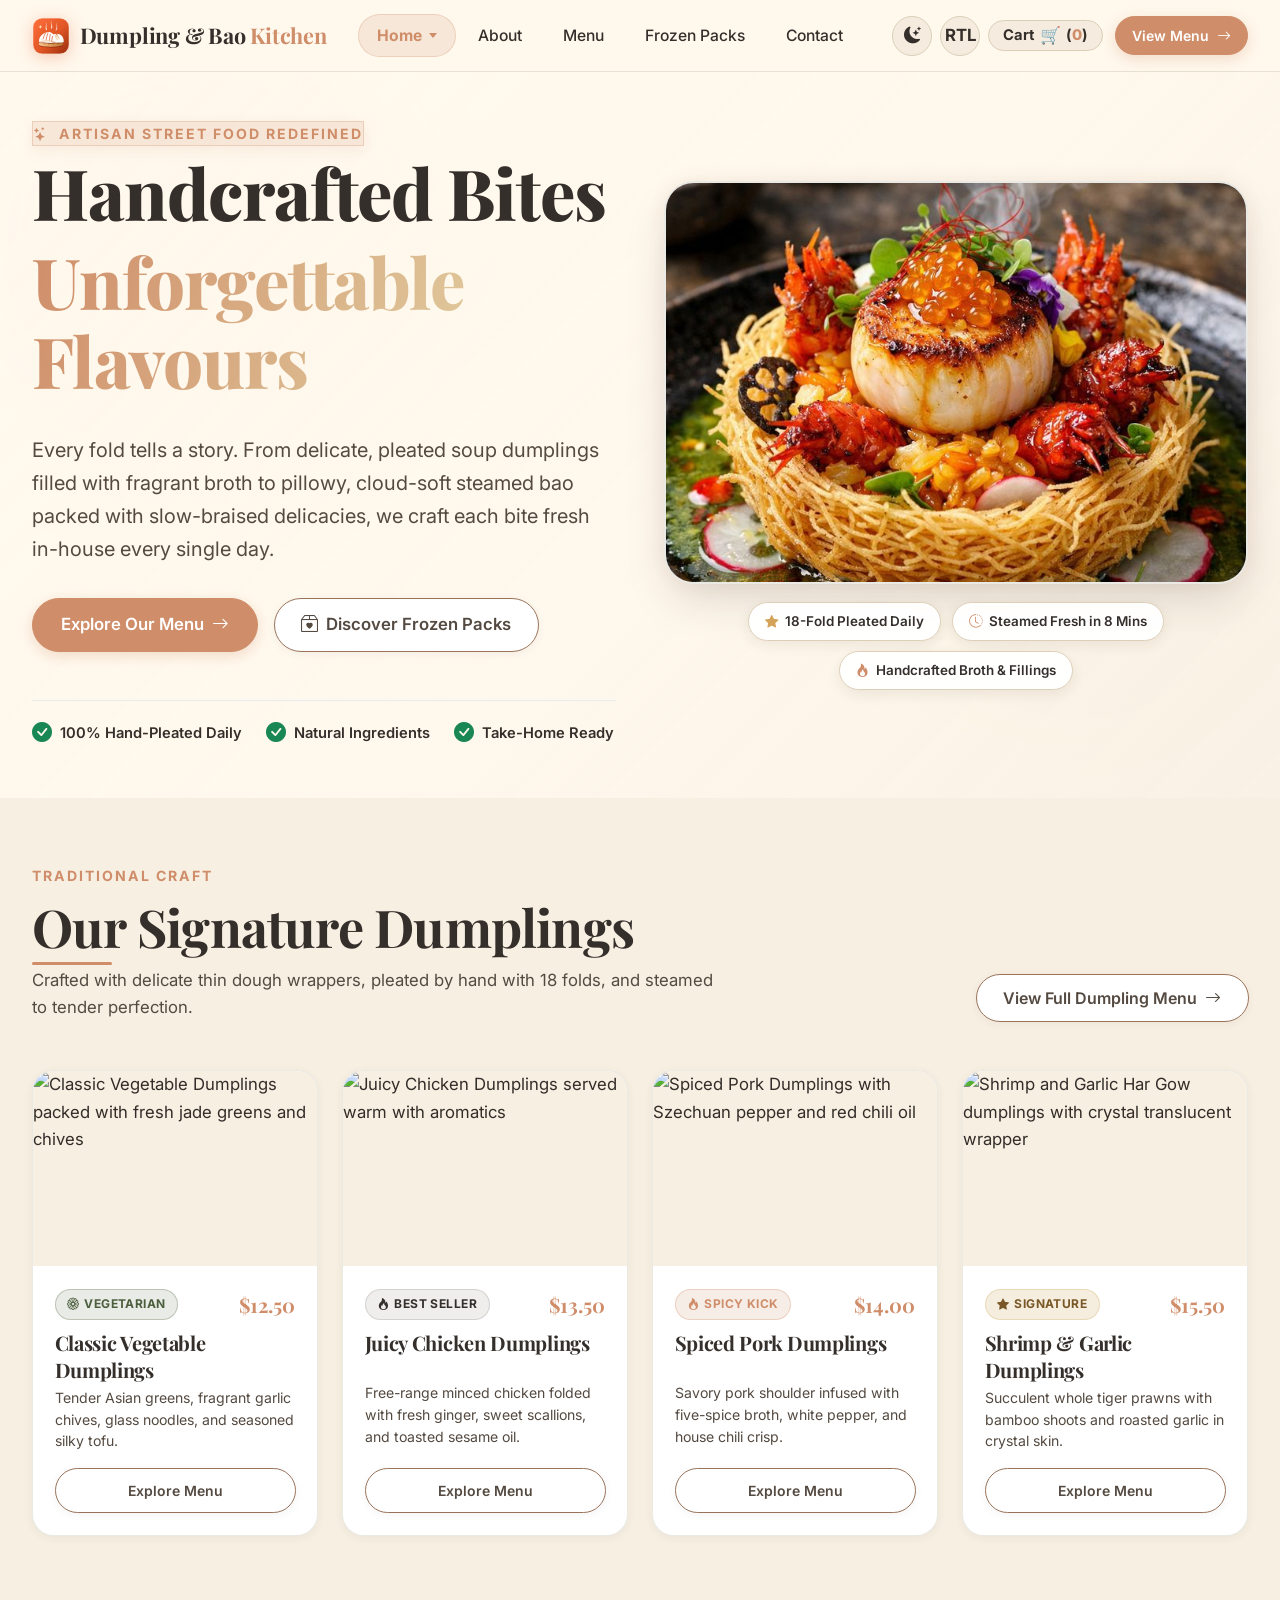
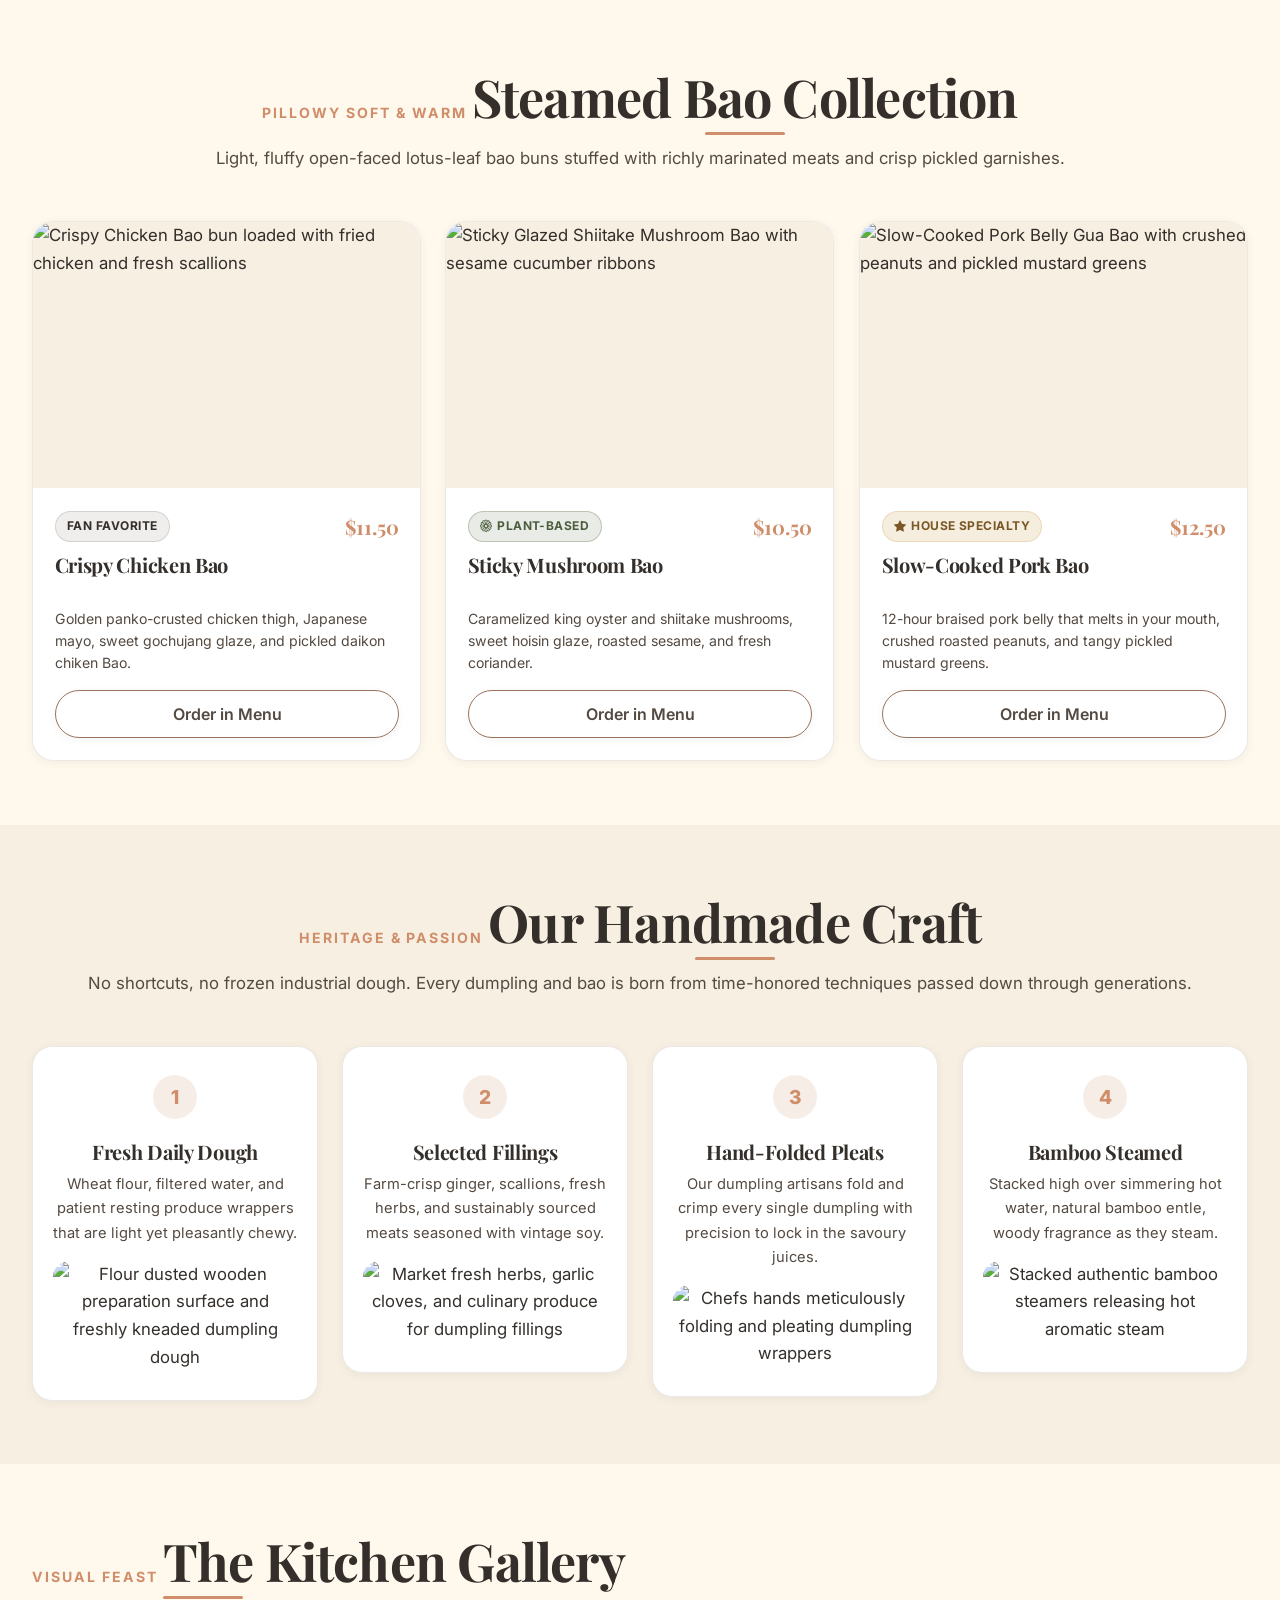
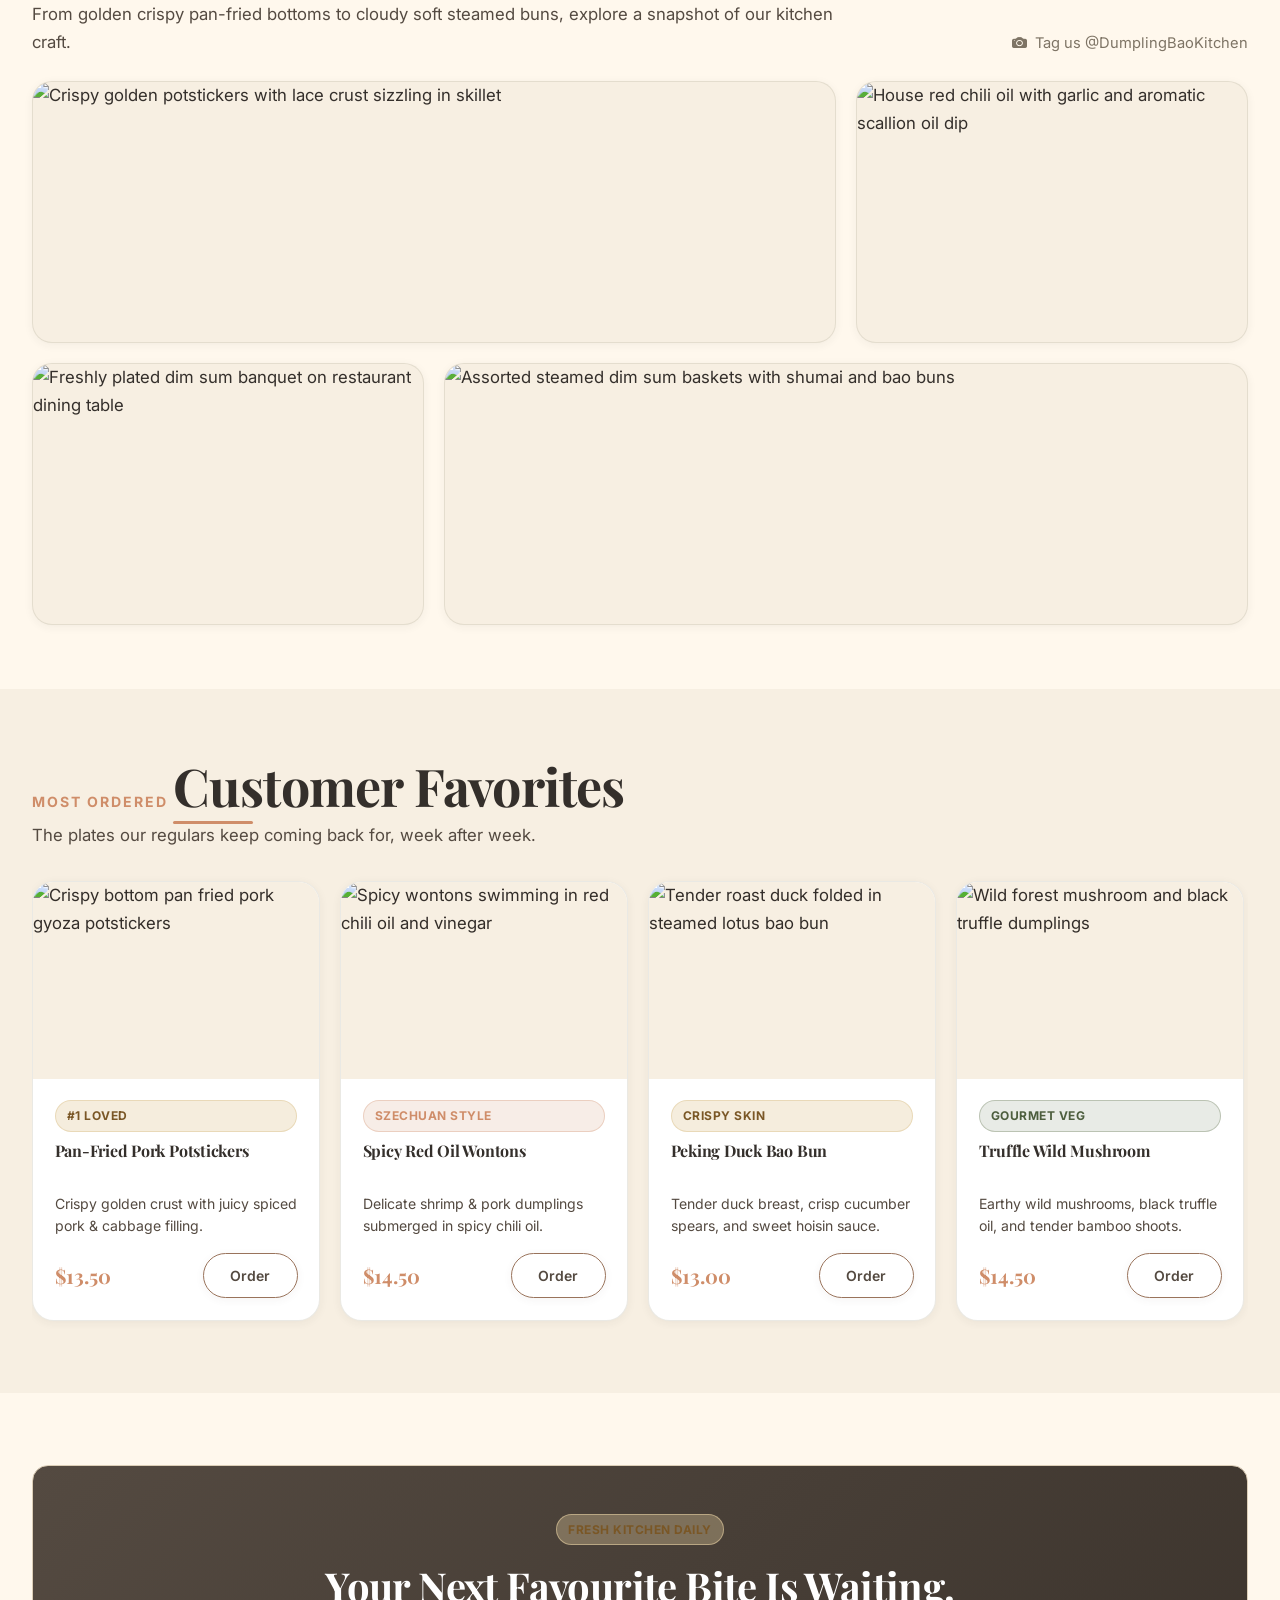
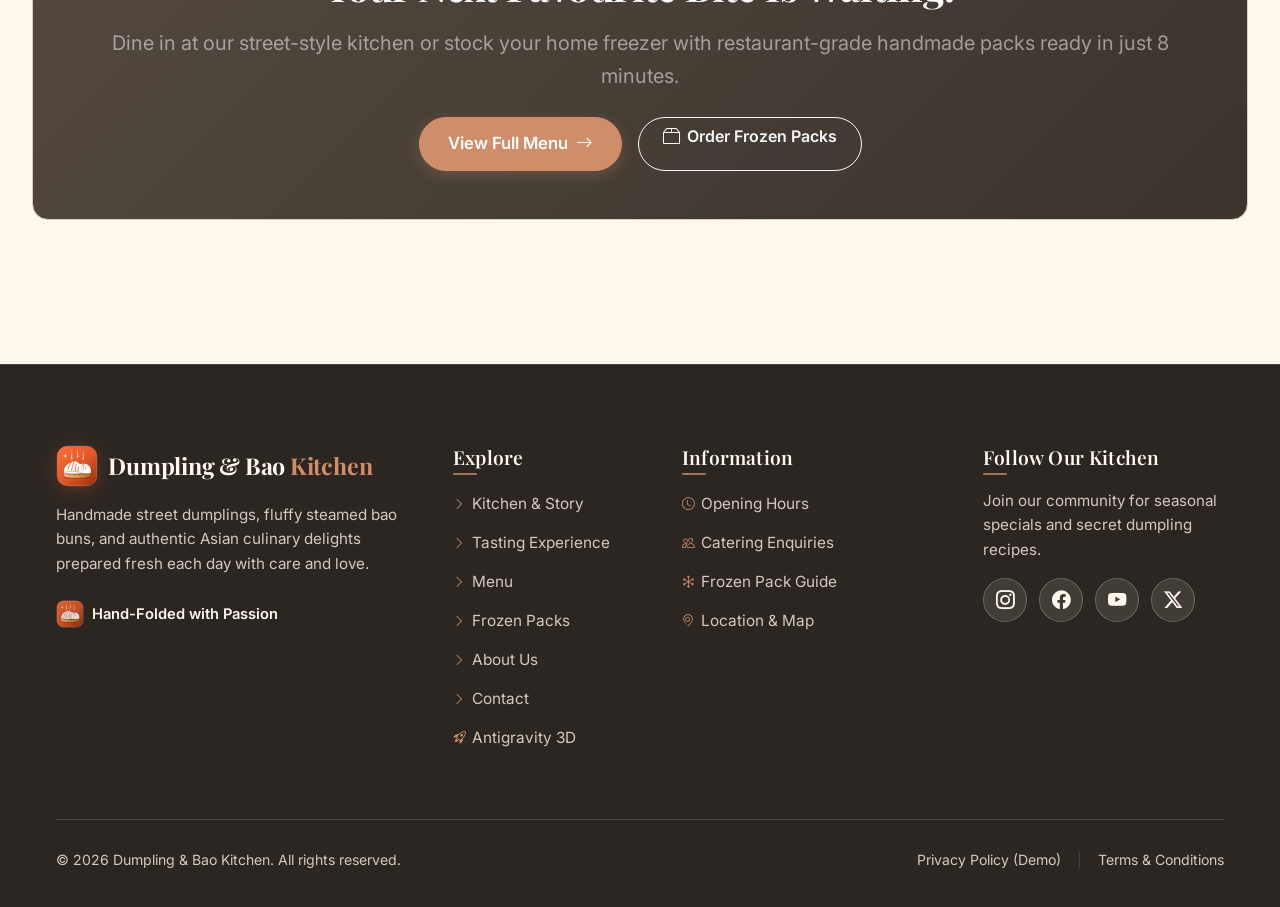
==== index.html @ df3a3346 "Initial commit - Dumpling and Bao Kitchen" ====
<!DOCTYPE html>
<html lang="en" dir="ltr" data-bs-theme="light">
<head>
  <meta charset="UTF-8">
  <meta name="viewport" content="width=device-width, initial-scale=1.0">
  <meta name="description" content="Dumpling & Bao Kitchen — Handcrafted dumplings, fluffy steamed bao buns, authentic Asian-inspired fillings, and frozen retail packs made fresh daily.">
  <meta name="keywords" content="dumplings, steamed bao, gyoza, dim sum, frozen dumplings, asian street food, handmade dumplings">
  <title>Dumpling & Bao Kitchen — Handcrafted Bites. Unforgettable Flavours.</title>

  <!-- Favicon -->
  <link rel="icon" type="image/svg+xml" href="assets/icons/logo.svg">
  <link rel="alternate icon" type="image/svg+xml" href="assets/icons/dumpling.svg">
  <link rel="apple-touch-icon" href="assets/icons/logo.svg">

  <!-- Bootstrap 5 CSS -->
  <link href="https://cdn.jsdelivr.net/npm/bootstrap@5.3.3/dist/css/bootstrap.min.css" rel="stylesheet">
  <!-- Bootstrap Icons -->
  <link href="https://cdn.jsdelivr.net/npm/bootstrap-icons@1.11.3/font/bootstrap-icons.min.css" rel="stylesheet">
  <!-- Tailwind CSS Configuration (Disables conflicting collapse utility) -->
  <script>
    tailwind = {
      corePlugins: {
        visibility: false,
      }
    };
  </script>
  <script src="https://cdn.tailwindcss.com"></script>

  <!-- Custom Theme, Main, Responsive & Premium Animation CSS -->
  <link rel="stylesheet" href="assets/css/themes.css">
  <link rel="stylesheet" href="assets/css/style.css">
  <link rel="stylesheet" href="assets/css/responsive.css">
  <link rel="stylesheet" href="assets/css/homepage-premium.css">

  <!-- Early Theme Script (Prevent FOUC) -->
  <script src="assets/js/theme.js"></script>
  <script src="assets/js/rtl.js"></script>
</head>
<body>

  <!-- =========================================================================
       SHARED STICKY NAVBAR
       ========================================================================= -->
  <header class="site-header sticky-top">
    <nav class="navbar navbar-expand-lg navbar-custom" id="mainNavbar" aria-label="Main navigation">
      <div class="container navbar-container">
        <!-- Brand Logo -->
        <a class="navbar-brand-custom" href="index.html" aria-label="Dumpling and Bao Kitchen Home">
          <span class="brand-logo-mark" aria-hidden="true">
            <img src="assets/icons/logo.svg" alt="Dumpling &amp; Bao Kitchen Logo" width="38" height="38" class="brand-logo-img">
          </span>
          <span class="brand-name">Dumpling &amp; Bao <span class="brand-name-kitchen">Kitchen</span></span>
        </a>

        <!-- Controls: Theme, RTL, Order CTA, and Mobile Hamburger -->
        <div class="navbar-actions d-flex align-items-center gap-2 order-lg-3">
          <!-- Theme Toggle -->
          <button class="btn-ctrl theme-toggle-btn" type="button" aria-label="Toggle dark/light theme" title="Toggle theme">
            <i class="bi bi-moon-stars-fill"></i>
          </button>

          <!-- RTL / LTR Direction Toggle -->
          <button class="btn-ctrl rtl-toggle-btn" type="button" aria-label="Toggle text direction" title="Toggle RTL / LTR">
            <span class="direction-label fw-bold text-xs">RTL</span>
          </button>

          <!-- Navbar Shopping Cart Icon & Live Count (Desktop Only) -->
          <button type="button" class="btn-nav-cart d-none d-lg-inline-flex" aria-label="Shopping Cart, 0 items" id="navbarCartBtn" data-bs-toggle="offcanvas" data-bs-target="#cartOffcanvas" title="Open Shopping Cart">
            <span class="cart-text">Cart</span>
            <span class="cart-icon" aria-hidden="true">🛒</span>
            <span class="cart-count-wrap">(<span class="cart-count" id="navCartCount">0</span>)</span>
          </button>

          <!-- Quick Action CTA Button (Desktop Only) -->
          <a href="menu.html" class="btn btn-chili btn-sm d-none d-lg-inline-flex px-3 py-2 ms-1">
            <span>View Menu</span>
            <i class="bi bi-arrow-right"></i>
          </a>

          <!-- Mobile Hamburger Toggler -->
          <button class="navbar-toggler" type="button" data-bs-toggle="collapse" data-bs-target="#mainNavbarContent" aria-controls="mainNavbarContent" aria-expanded="false" aria-label="Toggle navigation">
            <i class="bi bi-list fs-3"></i>
          </button>
        </div>

        <!-- Navbar Links & Collapsible Content -->
        <div class="collapse navbar-collapse order-lg-2" id="mainNavbarContent">
          <ul class="navbar-nav mx-auto mb-2 mb-lg-0 align-items-lg-center">
            <!-- 1. Home Dropdown -->
            <li class="nav-item dropdown">
              <a class="nav-link dropdown-toggle active" href="#" id="homeDropdown" role="button" data-bs-toggle="dropdown" aria-expanded="false">Home</a>
              <ul class="dropdown-menu dropdown-menu-custom shadow-lg" aria-labelledby="homeDropdown">
                <li>
                  <a class="dropdown-item active" href="index.html">
                    <div class="d-flex align-items-center gap-2">
                      <i class="bi bi-shop text-chili fs-5"></i>
                      <div>
                        <div class="fw-semibold">Kitchen &amp; Our Story</div>
                        <div class="small text-muted-custom">Artisan craft &amp; heritage</div>
                      </div>
                    </div>
                  </a>
                </li>
                <li><hr class="dropdown-divider my-1"></li>
                <li>
                  <a class="dropdown-item" href="dumpling-experience.html">
                    <div class="d-flex align-items-center gap-2">
                      <i class="bi bi-stars text-chili fs-5"></i>
                      <div>
                        <div class="fw-semibold">Dumpling Experience</div>
                        <div class="small text-muted-custom">Tasting flights &amp; workshops</div>
                      </div>
                    </div>
                  </a>
                </li>
              </ul>
            </li>

            <!-- 2. About -->
            <li class="nav-item">
              <a class="nav-link" href="about.html">About</a>
            </li>

            <!-- 3. Menu -->
            <li class="nav-item">
              <a class="nav-link" href="menu.html">Menu</a>
            </li>

            <!-- 4. Frozen Packs -->
            <li class="nav-item">
              <a class="nav-link" href="frozen-packs.html">Frozen Packs</a>
            </li>

            <!-- 5. Contact -->
            <li class="nav-item">
              <a class="nav-link" href="contact.html">Contact</a>
            </li>
          </ul>
          <!-- Mobile Drawer CTA Buttons (Down side of menu) -->
          <div class="d-lg-none mobile-drawer-cta-section">
            <button type="button" class="btn btn-nav-cart-mobile w-100 py-2.5 d-flex align-items-center justify-content-center gap-2 rounded-pill fw-semibold" data-bs-toggle="offcanvas" data-bs-target="#cartOffcanvas" aria-label="Open Shopping Cart">
              <span class="fs-5" aria-hidden="true">🛒</span>
              <span>View Shopping Cart</span>
              <span class="badge cart-count">0</span>
            </button>
            <a href="cart.html" class="btn btn-outline-chili w-100 py-2 d-flex align-items-center justify-content-center gap-2 rounded-pill fw-semibold small">
              <i class="bi bi-bag-check"></i>
              <span>Go to Full Cart &amp; Checkout</span>
            </a>
            <a href="menu.html" class="btn btn-chili w-100 py-2 d-flex align-items-center justify-content-center gap-2 rounded-pill fw-semibold small">
              <span>Explore Menu</span>
              <i class="bi bi-arrow-right"></i>
            </a>
          </div>
        </div>
      </div>
    </nav>
  </header>

  <main>
    <!-- =======================================================================
         SECTION A: HERO
         ======================================================================= -->
    <section class="hero-section hero-home py-5" aria-labelledby="hero-heading">
      <!-- Atmospheric Ambient Glow Nebulas -->
      <div class="hero-atmosphere-glow" aria-hidden="true">
        <div class="hero-glow-orb hero-glow-chili"></div>
        <div class="hero-glow-orb hero-glow-gold"></div>
      </div>

      <div class="container position-relative z-1">
        <div class="row align-items-center g-5">
          <!-- Text Column -->
          <div class="col-lg-6 animate-on-scroll">
            <span class="section-subtitle">
              <i class="bi bi-stars me-1 text-gold"></i> Artisan Street Food Redefined
            </span>
            <h1 id="hero-heading" class="hero-title mb-4">
              <span class="hero-split-line"><span class="hero-split-inner">Handcrafted Bites</span></span><br class="d-none d-sm-inline">
              <span class="hero-split-line"><span class="hero-split-inner text-gradient-shimmer">Unforgettable Flavours</span></span>
            </h1>
            <p class="fs-5 text-secondary-custom mb-4 leading-relaxed">
              Every fold tells a story. From delicate, pleated soup dumplings filled with fragrant broth to pillowy, cloud-soft steamed bao packed with slow-braised delicacies, we craft each bite fresh in-house every single day.
            </p>
            <div class="d-flex flex-wrap gap-3 pt-2">
              <a href="menu.html" class="btn-chili btn-magnetic btn-shimmer">
                <span>Explore Our Menu</span>
                <i class="bi bi-arrow-right"></i>
              </a>
              <a href="frozen-packs.html" class="btn-outline-chili btn-magnetic btn-shimmer">
                <i class="bi bi-box2-heart"></i>
                <span>Discover Frozen Packs</span>
              </a>
            </div>

            <!-- Trust / Feature Indicators -->
            <div class="d-flex flex-wrap gap-4 mt-5 pt-3 border-top border-light-subtle">
              <div class="d-flex align-items-center gap-2">
                <i class="bi bi-check-circle-fill text-success fs-5"></i>
                <span class="small fw-semibold">100% Hand-Pleated Daily</span>
              </div>
              <div class="d-flex align-items-center gap-2">
                <i class="bi bi-check-circle-fill text-success fs-5"></i>
                <span class="small fw-semibold">Natural Ingredients</span>
              </div>
              <div class="d-flex align-items-center gap-2">
                <i class="bi bi-check-circle-fill text-success fs-5"></i>
                <span class="small fw-semibold">Take-Home Ready</span>
              </div>
            </div>
          </div>

          <!-- Hero Image Column with 3D Perspective & Clean Responsive Visuals -->
          <div class="col-lg-6 animate-on-scroll delay-200">
            <div class="hero-visual-3d" id="heroVisual3D">
              <div class="hero-visual-inner">
                <!-- Hero Image Container with Steam Effect -->
                <div class="hero-image-wrapper">
                  <!-- Decorative Lightweight Steam Effect -->
                  <div class="steam-container" aria-hidden="true">
                    <div class="steam-particle"></div>
                    <div class="steam-particle"></div>
                    <div class="steam-particle"></div>
                    <div class="steam-particle"></div>
                  </div>

                  <!-- Vibrant, High-Resolution Appetizing Food Photo -->
                  <img 
                    src="assets/images/Handcrafted Bites.jpg" 
                    alt="Freshly steamed dumplings in an authentic bamboo steamer with chili dipping sauce"
                    width="600" 
                    height="412"
                    fetchpriority="high"
                    onerror="this.onerror=null; this.src='https://images.unsplash.com/photo-1563245372-f21724e3856d?auto=format&fit=crop&w=1400&q=85';"
                  >
                </div>

                <!-- Clean, non-intrusive feature chips below image (Never overlapping text or photo) -->
                <div class="hero-image-highlights" aria-label="Kitchen Highlights">
                  <div class="hero-feature-chip">
                    <i class="bi bi-star-fill text-gold" style="color: var(--accent-gold);"></i>
                    <span>18-Fold Pleated Daily</span>
                  </div>
                  <div class="hero-feature-chip">
                    <i class="bi bi-clock-history text-chili" style="color: var(--accent-chili);"></i>
                    <span>Steamed Fresh in 8 Mins</span>
                  </div>
                  <div class="hero-feature-chip">
                    <i class="bi bi-fire text-chili" style="color: var(--accent-chili);"></i>
                    <span>Handcrafted Broth &amp; Fillings</span>
                  </div>
                </div>
              </div>
            </div>
          </div>
        </div>
      </div>
    </section>

    <!-- =======================================================================
         SECTION B: SIGNATURE DUMPLINGS
         ======================================================================= -->
    <section class="py-5" style="background-color: var(--bg-secondary);" aria-labelledby="dumplings-heading">
      <div class="container py-3">
        <div class="row justify-content-between align-items-end mb-5">
          <div class="col-lg-7 animate-on-scroll">
            <span class="section-subtitle">Traditional Craft</span>
            <h2 id="dumplings-heading" class="section-title mb-2">Our Signature Dumplings</h2>
            <p class="text-secondary-custom mb-0">Crafted with delicate thin dough wrappers, pleated by hand with 18 folds, and steamed to tender perfection.</p>
          </div>
          <div class="col-lg-4 text-lg-end mt-3 mt-lg-0 animate-on-scroll delay-100">
            <a href="menu.html" class="btn btn-outline-chili">
              <span>View Full Dumpling Menu</span>
              <i class="bi bi-arrow-right"></i>
            </a>
          </div>
        </div>

        <div class="row g-4">
          <!-- Item 1: Vegetable -->
          <div class="col-sm-6 col-lg-3 animate-on-scroll">
            <div class="food-card h-100">
              <div class="food-card-img-wrap">
                <img 
                  src="https://images.unsplash.com/photo-1541696432-82c6da8ce7bf?auto=format&fit=crop&w=800&q=80" 
                  alt="Classic Vegetable Dumplings packed with fresh jade greens and chives"
                  loading="lazy"
                  width="400"
                  height="275"
                  onerror="this.onerror=null; this.src='https://images.unsplash.com/photo-1541696432-82c6da8ce7bf?auto=format&fit=crop&w=800&q=80';"
                >
              </div>
              <div class="food-card-body d-flex flex-column">
                <div class="d-flex justify-content-between align-items-center mb-2">
                  <span class="food-badge badge-veg"><i class="bi bi-flower1"></i> Vegetarian</span>
                  <span class="food-price">$12.50</span>
                </div>
                <h3 class="fs-5 fw-bold mb-1">Classic Vegetable Dumplings</h3>
                <p class="small text-secondary-custom flex-grow-1 mb-3">Tender Asian greens, fragrant garlic chives, glass noodles, and seasoned silky tofu.</p>
                <a href="menu.html" class="btn btn-sm btn-outline-chili w-100 mt-auto">
                  <span>Explore Menu</span>
                </a>
              </div>
            </div>
          </div>

          <!-- Item 2: Chicken -->
          <div class="col-sm-6 col-lg-3 animate-on-scroll delay-100">
            <div class="food-card h-100">
              <div class="food-card-img-wrap">
                <img 
                  src="https://images.unsplash.com/photo-1563245372-f21724e3856d?auto=format&fit=crop&w=800&q=80" 
                  alt="Juicy Chicken Dumplings served warm with aromatics"
                  loading="lazy"
                  width="400"
                  height="275"
                  onerror="this.onerror=null; this.src='https://images.unsplash.com/photo-1563245372-f21724e3856d?auto=format&fit=crop&w=800&q=80';"
                >
              </div>
              <div class="food-card-body d-flex flex-column">
                <div class="d-flex justify-content-between align-items-center mb-2">
                  <span class="food-badge badge-popular"><i class="bi bi-fire"></i> Best Seller</span>
                  <span class="food-price">$13.50</span>
                </div>
                <h3 class="fs-5 fw-bold mb-1">Juicy Chicken Dumplings</h3>
                <p class="small text-secondary-custom flex-grow-1 mb-3">Free-range minced chicken folded with fresh ginger, sweet scallions, and toasted sesame oil.</p>
                <a href="menu.html" class="btn btn-sm btn-outline-chili w-100 mt-auto">
                  <span>Explore Menu</span>
                </a>
              </div>
            </div>
          </div>

          <!-- Item 3: Pork -->
          <div class="col-sm-6 col-lg-3 animate-on-scroll delay-200">
            <div class="food-card h-100">
              <div class="food-card-img-wrap">
                <img 
                  src="https://images.unsplash.com/photo-1534422298391-e4f8c172dddb?auto=format&fit=crop&w=800&q=80" 
                  alt="Spiced Pork Dumplings with Szechuan pepper and red chili oil"
                  loading="lazy"
                  width="400"
                  height="275"
                  onerror="this.onerror=null; this.src='https://images.unsplash.com/photo-1534422298391-e4f8c172dddb?auto=format&fit=crop&w=800&q=80';"
                >
              </div>
              <div class="food-card-body d-flex flex-column">
                <div class="d-flex justify-content-between align-items-center mb-2">
                  <span class="food-badge badge-spicy"><i class="bi bi-fire"></i> Spicy Kick</span>
                  <span class="food-price">$14.00</span>
                </div>
                <h3 class="fs-5 fw-bold mb-1">Spiced Pork Dumplings</h3>
                <p class="small text-secondary-custom flex-grow-1 mb-3">Savory pork shoulder infused with five-spice broth, white pepper, and house chili crisp.</p>
                <a href="menu.html" class="btn btn-sm btn-outline-chili w-100 mt-auto">
                  <span>Explore Menu</span>
                </a>
              </div>
            </div>
          </div>

          <!-- Item 4: Shrimp & Garlic -->
          <div class="col-sm-6 col-lg-3 animate-on-scroll delay-300">
            <div class="food-card h-100">
              <div class="food-card-img-wrap">
                <img 
                  src="https://images.unsplash.com/photo-1576577445504-6af96477db52?auto=format&fit=crop&w=800&q=80" 
                  alt="Shrimp and Garlic Har Gow dumplings with crystal translucent wrapper"
                  loading="lazy"
                  width="400"
                  height="275"
                  onerror="this.onerror=null; this.src='https://images.unsplash.com/photo-1576577445504-6af96477db52?auto=format&fit=crop&w=800&q=80';"
                >
              </div>
              <div class="food-card-body d-flex flex-column">
                <div class="d-flex justify-content-between align-items-center mb-2">
                  <span class="food-badge badge-signature"><i class="bi bi-star-fill"></i> Signature</span>
                  <span class="food-price">$15.50</span>
                </div>
                <h3 class="fs-5 fw-bold mb-1">Shrimp &amp; Garlic Dumplings</h3>
                <p class="small text-secondary-custom flex-grow-1 mb-3">Succulent whole tiger prawns with bamboo shoots and roasted garlic in crystal skin.</p>
                <a href="menu.html" class="btn btn-sm btn-outline-chili w-100 mt-auto">
                  <span>Explore Menu</span>
                </a>
              </div>
            </div>
          </div>
        </div>
      </div>
    </section>

    <!-- =======================================================================
         SECTION C: STEAMED BAO COLLECTION
         ======================================================================= -->
    <section class="py-5" aria-labelledby="bao-heading">
      <div class="container py-3">
        <div class="text-center max-w-2xl mx-auto mb-5 animate-on-scroll">
          <span class="section-subtitle">Pillowy Soft &amp; Warm</span>
          <h2 id="bao-heading" class="section-title mb-3">Steamed Bao Collection</h2>
          <p class="text-secondary-custom">Light, fluffy open-faced lotus-leaf bao buns stuffed with richly marinated meats and crisp pickled garnishes.</p>
        </div>

        <div class="row g-4 justify-content-center">
          <!-- Bao 1: Crispy Chicken -->
          <div class="col-md-6 col-lg-4 animate-on-scroll">
            <div class="food-card h-100">
              <div class="food-card-img-wrap">
                <img 
                  src="https://images.unsplash.com/photo-1625813506062-0aeb1d7a094b?auto=format&fit=crop&w=800&q=80" 
                  alt="Crispy Chicken Bao bun loaded with fried chicken and fresh scallions"
                  loading="lazy"
                  width="400"
                  height="275"
                  onerror="this.onerror=null; this.src='https://images.unsplash.com/photo-1541696432-82c6da8ce7bf?auto=format&fit=crop&w=800&q=80';"
                >
              </div>
              <div class="food-card-body d-flex flex-column">
                <div class="d-flex justify-content-between align-items-center mb-2">
                  <span class="food-badge badge-popular">Fan Favorite</span>
                  <span class="food-price">$11.50</span>
                </div>
                <h3 class="fs-5 fw-bold mb-2">Crispy Chicken Bao</h3>
                <p class="text-secondary-custom small flex-grow-1 mb-3">Golden panko-crusted chicken thigh, Japanese mayo, sweet gochujang glaze, and pickled daikon chiken Bao.</p>
                <a href="menu.html" class="btn btn-outline-chili mt-auto w-100">
                  <span>Order in Menu</span>
                </a>
              </div>
            </div>
          </div>

          <!-- Bao 2: Sticky Mushroom -->
          <div class="col-md-6 col-lg-4 animate-on-scroll delay-100">
            <div class="food-card h-100">
              <div class="food-card-img-wrap">
                <img 
                  src="https://images.unsplash.com/photo-1585032226651-759b368d7246?auto=format&fit=crop&w=800&q=80" 
                  alt="Sticky Glazed Shiitake Mushroom Bao with sesame cucumber ribbons"
                  loading="lazy"
                  width="400"
                  height="275"
                  onerror="this.onerror=null; this.src='https://images.unsplash.com/photo-1541696432-82c6da8ce7bf?auto=format&fit=crop&w=800&q=80';"
                >
              </div>
              <div class="food-card-body d-flex flex-column">
                <div class="d-flex justify-content-between align-items-center mb-2">
                  <span class="food-badge badge-veg"><i class="bi bi-flower1"></i> Plant-Based</span>
                  <span class="food-price">$10.50</span>
                </div>
                <h3 class="fs-5 fw-bold mb-2">Sticky Mushroom Bao</h3>
                <p class="text-secondary-custom small flex-grow-1 mb-3">Caramelized king oyster and shiitake mushrooms, sweet hoisin glaze, roasted sesame, and fresh coriander.</p>
                <a href="menu.html" class="btn btn-outline-chili mt-auto w-100">
                  <span>Order in Menu</span>
                </a>
              </div>
            </div>
          </div>

          <!-- Bao 3: Slow-Cooked Pork -->
          <div class="col-md-6 col-lg-4 animate-on-scroll delay-200">
            <div class="food-card h-100">
              <div class="food-card-img-wrap">
                <img 
                  src="https://images.unsplash.com/photo-1525755662778-989d0524087e?auto=format&fit=crop&w=800&q=80" 
                  alt="Slow-Cooked Pork Belly Gua Bao with crushed peanuts and pickled mustard greens"
                  loading="lazy"
                  width="400"
                  height="275"
                  onerror="this.onerror=null; this.src='https://images.unsplash.com/photo-1541696432-82c6da8ce7bf?auto=format&fit=crop&w=800&q=80';"
                >
              </div>
              <div class="food-card-body d-flex flex-column">
                <div class="d-flex justify-content-between align-items-center mb-2">
                  <span class="food-badge badge-signature"><i class="bi bi-star-fill"></i> House Specialty</span>
                  <span class="food-price">$12.50</span>
                </div>
                <h3 class="fs-5 fw-bold mb-2">Slow-Cooked Pork Bao</h3>
                <p class="text-secondary-custom small flex-grow-1 mb-3">12-hour braised pork belly that melts in your mouth, crushed roasted peanuts, and tangy pickled mustard greens.</p>
                <a href="menu.html" class="btn btn-outline-chili mt-auto w-100">
                  <span>Order in Menu</span>
                </a>
              </div>
            </div>
          </div>
        </div>
      </div>
    </section>

    <!-- =======================================================================
         SECTION D: OUR CRAFT (Alternating Layout)
         ======================================================================= -->
    <section class="py-5" id="our-craft" style="background-color: var(--bg-secondary);" aria-labelledby="craft-heading">
      <div class="container py-3">
        <div class="text-center max-w-2xl mx-auto mb-5 animate-on-scroll">
          <span class="section-subtitle">Heritage &amp; Passion</span>
          <h2 id="craft-heading" class="section-title mb-3">Our Handmade Craft</h2>
          <p class="text-secondary-custom">No shortcuts, no frozen industrial dough. Every dumpling and bao is born from time-honored techniques passed down through generations.</p>
        </div>

        <div class="row g-4">
          <!-- Step 1: Dough -->
          <div class="col-md-6 col-lg-3 animate-on-scroll">
            <div class="craft-step-card text-center">
              <div class="step-num-pill">1</div>
              <h3 class="fs-5 fw-bold mb-2">Fresh Daily Dough</h3>
              <p class="small text-secondary-custom mb-3">Wheat flour, filtered water, and patient resting produce wrappers that are light yet pleasantly chewy.</p>
              <img 
                src="https://images.unsplash.com/photo-1509440159596-0249088772ff?auto=format&fit=crop&w=800&q=80" 
                alt="Flour dusted wooden preparation surface and freshly kneaded dumpling dough"
                loading="lazy"
                width="350"
                height="220"
              >
            </div>
          </div>

          <!-- Step 2: Ingredients -->
          <div class="col-md-6 col-lg-3 animate-on-scroll delay-100">
            <div class="craft-step-card text-center">
              <div class="step-num-pill">2</div>
              <h3 class="fs-5 fw-bold mb-2">Selected Fillings</h3>
              <p class="small text-secondary-custom mb-3">Farm-crisp ginger, scallions, fresh herbs, and sustainably sourced meats seasoned with vintage soy.</p>
              <img 
                src="https://images.unsplash.com/photo-1540420773420-3366772f4999?auto=format&fit=crop&w=800&q=80" 
                alt="Market fresh herbs, garlic cloves, and culinary produce for dumpling fillings"
                loading="lazy"
                width="350"
                height="220"
              >
            </div>
          </div>

          <!-- Step 3: Pleating -->
          <div class="col-md-6 col-lg-3 animate-on-scroll delay-200">
            <div class="craft-step-card text-center">
              <div class="step-num-pill">3</div>
              <h3 class="fs-5 fw-bold mb-2">Hand-Folded Pleats</h3>
              <p class="small text-secondary-custom mb-3">Our dumpling artisans fold and crimp every single dumpling with precision to lock in the savoury juices.</p>
              <img 
                src="https://images.unsplash.com/photo-1556910103-1c02745aae4d?auto=format&fit=crop&w=800&q=80" 
                alt="Chefs hands meticulously folding and pleating dumpling wrappers"
                loading="lazy"
                width="350"
                height="220"
              >
            </div>
          </div>

          <!-- Step 4: Steaming -->
          <div class="col-md-6 col-lg-3 animate-on-scroll delay-300">
            <div class="craft-step-card text-center">
              <div class="step-num-pill">4</div>
              <h3 class="fs-5 fw-bold mb-2">Bamboo Steamed</h3>
              <p class="small text-secondary-custom mb-3">Stacked high over simmering hot water, natural bamboo entle, woody fragrance as they steam.</p>
              <img 
                src="https://images.unsplash.com/photo-1512058564366-18510be2db19?auto=format&fit=crop&w=800&q=80" 
                alt="Stacked authentic bamboo steamers releasing hot aromatic steam"
                loading="lazy"
                width="350"
                height="220"
              >
            </div>
          </div>
        </div>
      </div>
    </section>

    <!-- =======================================================================
         SECTION E: INTERACTIVE FOOD GALLERY
         ======================================================================= -->
    <section class="py-5" aria-labelledby="gallery-heading">
      <div class="container py-3">
        <div class="row align-items-end justify-content-between mb-4">
          <div class="col-lg-8 animate-on-scroll">
            <span class="section-subtitle">Visual Feast</span>
            <h2 id="gallery-heading" class="section-title mb-2">The Kitchen Gallery</h2>
            <p class="text-secondary-custom mb-0">From golden crispy pan-fried bottoms to cloudy soft steamed buns, explore a snapshot of our kitchen craft.</p>
          </div>
          <div class="col-lg-4 text-lg-end mt-3 mt-lg-0 animate-on-scroll delay-100">
            <span class="small text-muted-custom"><i class="bi bi-camera-fill me-1"></i> Tag us @DumplingBaoKitchen</span>
          </div>
        </div>

        <div class="gallery-grid animate-on-scroll">
          <!-- Item 1: Wide Golden Gyoza Potstickers -->
          <div class="gallery-item col-span-8">
            <img 
              src="https://images.unsplash.com/photo-1529042410759-befb1204b468?auto=format&fit=crop&w=800&q=80" 
              alt="Crispy golden potstickers with lace crust sizzling in skillet"
              loading="lazy"
            >
            <div class="gallery-overlay">
              <span>Crispy Lace Potstickers</span>
            </div>
          </div>

          <!-- Item 2: Dipping Sauces & Chili Oil -->
          <div class="gallery-item col-span-4">
            <img 
              src="https://images.unsplash.com/photo-1546069901-ba9599a7e63c?auto=format&fit=crop&w=800&q=80" 
              alt="House red chili oil with garlic and aromatic scallion oil dip"
              loading="lazy"
            >
            <div class="gallery-overlay">
              <span>House Chili Crisp &amp; Vinegar</span>
            </div>
          </div>

          <!-- Item 3: Street-Food Plating -->
          <div class="gallery-item col-span-4">
            <img 
              src="https://images.unsplash.com/photo-1607301406259-dfb186e15de8?auto=format&fit=crop&w=800&q=80" 
              alt="Freshly plated dim sum banquet on restaurant dining table"
              loading="lazy"
            >
            <div class="gallery-overlay">
              <span>Street Kitchen Service</span>
            </div>
          </div>

          <!-- Item 4: Steamed Dim Sum Spread -->
          <div class="gallery-item col-span-8">
            <img 
              src="https://images.unsplash.com/photo-1504674900247-0877df9cc836?auto=format&fit=crop&w=800&q=80" 
              alt="Assorted steamed dim sum baskets with shumai and bao buns"
              loading="lazy"
            >
            <div class="gallery-overlay">
              <span>Fresh Steamed Dim Sum Spread</span>
            </div>
          </div>
        </div>
      </div>
    </section>

    <!-- =======================================================================
         SECTION F: CUSTOMER FAVORITES (Horizontal Friendly Cards)
         ======================================================================= -->
    <section class="py-5" style="background-color: var(--bg-secondary);" aria-labelledby="favorites-heading">
      <div class="container py-3">
        <div class="d-flex justify-content-between align-items-end mb-4">
          <div class="animate-on-scroll">
            <span class="section-subtitle">Most Ordered</span>
            <h2 id="favorites-heading" class="section-title mb-1">Customer Favorites</h2>
            <p class="text-secondary-custom mb-0">The plates our regulars keep coming back for, week after week.</p>
          </div>
        </div>

        <div class="favorites-container py-2">
          <!-- Fav 1: Potstickers -->
          <div class="favorites-item">
            <div class="food-card">
              <div class="food-card-img-wrap">
                <img 
                  src="https://images.unsplash.com/photo-1582878826629-29b7ad1cdc43?auto=format&fit=crop&w=800&q=80" 
                  alt="Crispy bottom pan fried pork gyoza potstickers"
                  loading="lazy"
                >
              </div>
              <div class="food-card-body">
                <span class="food-badge badge-signature mb-2">#1 Loved</span>
                <h3 class="fs-6 fw-bold mb-1">Pan-Fried Pork Potstickers</h3>
                <p class="small text-secondary-custom mb-3">Crispy golden crust with juicy spiced pork &amp; cabbage filling.</p>
                <div class="d-flex justify-content-between align-items-center mt-auto">
                  <span class="food-price">$13.50</span>
                  <a href="menu.html" class="btn btn-sm btn-outline-chili">Order</a>
                </div>
              </div>
            </div>
          </div>

          <!-- Fav 2: Chili Wontons -->
          <div class="favorites-item">
            <div class="food-card">
              <div class="food-card-img-wrap">
                <img 
                  src="https://images.unsplash.com/photo-1569718212165-3a8278d5f624?auto=format&fit=crop&w=800&q=80" 
                  alt="Spicy wontons swimming in red chili oil and vinegar"
                  loading="lazy"
                >
              </div>
              <div class="food-card-body">
                <span class="food-badge badge-spicy mb-2">Szechuan Style</span>
                <h3 class="fs-6 fw-bold mb-1">Spicy Red Oil Wontons</h3>
                <p class="small text-secondary-custom mb-3">Delicate shrimp &amp; pork dumplings submerged in spicy chili oil.</p>
                <div class="d-flex justify-content-between align-items-center mt-auto">
                  <span class="food-price">$14.50</span>
                  <a href="menu.html" class="btn btn-sm btn-outline-chili">Order</a>
                </div>
              </div>
            </div>
          </div>

          <!-- Fav 3: Roast Duck Bao -->
          <div class="favorites-item">
            <div class="food-card">
              <div class="food-card-img-wrap">
                <img 
                  src="https://images.unsplash.com/photo-1600891964599-f61ba0e24092?auto=format&fit=crop&w=800&q=80" 
                  alt="Tender roast duck folded in steamed lotus bao bun"
                  loading="lazy"
                >
              </div>
              <div class="food-card-body">
                <span class="food-badge badge-signature mb-2">Crispy Skin</span>
                <h3 class="fs-6 fw-bold mb-1">Peking Duck Bao Bun</h3>
                <p class="small text-secondary-custom mb-3">Tender duck breast, crisp cucumber spears, and sweet hoisin sauce.</p>
                <div class="d-flex justify-content-between align-items-center mt-auto">
                  <span class="food-price">$13.00</span>
                  <a href="menu.html" class="btn btn-sm btn-outline-chili">Order</a>
                </div>
              </div>
            </div>
          </div>

          <!-- Fav 4: Truffle Mushroom -->
          <div class="favorites-item">
            <div class="food-card">
              <div class="food-card-img-wrap">
                <img 
                  src="https://images.unsplash.com/photo-1565299585323-38d6b0865b47?auto=format&fit=crop&w=800&q=80" 
                  alt="Wild forest mushroom and black truffle dumplings"
                  loading="lazy"
                >
              </div>
              <div class="food-card-body">
                <span class="food-badge badge-veg mb-2">Gourmet Veg</span>
                <h3 class="fs-6 fw-bold mb-1">Truffle Wild Mushroom</h3>
                <p class="small text-secondary-custom mb-3">Earthy wild mushrooms, black truffle oil, and tender bamboo shoots.</p>
                <div class="d-flex justify-content-between align-items-center mt-auto">
                  <span class="food-price">$14.50</span>
                  <a href="menu.html" class="btn btn-sm btn-outline-chili">Order</a>
                </div>
              </div>
            </div>
          </div>
        </div>
      </div>
    </section>

    <!-- =======================================================================
         SECTION G: CALL TO ACTION
         ======================================================================= -->
    <section class="py-5" aria-labelledby="cta-heading">
      <div class="container py-4">
        <div class="p-5 rounded-4 text-center text-white position-relative overflow-hidden" 
             style="background: linear-gradient(135deg, var(--brand-dark-brown) 0%, #3B332C 100%); border: 1px solid var(--border-medium);">
          <!-- Decorative steam behind banner -->
          <div class="steam-container" style="top: -20px;" aria-hidden="true">
            <div class="steam-particle"></div>
            <div class="steam-particle"></div>
          </div>

          <div class="max-w-xl mx-auto position-relative z-1 animate-on-scroll">
            <span class="food-badge badge-signature mb-3">Fresh Kitchen Daily</span>
            <h2 id="cta-heading" class="fs-1 fw-bold text-white mb-3">Your Next Favourite Bite Is Waiting.</h2>
            <p class="fs-5 text-white-50 mb-4">
              Dine in at our street-style kitchen or stock your home freezer with restaurant-grade handmade packs ready in just 8 minutes.
            </p>
            <div class="d-flex flex-wrap justify-content-center gap-3">
              <a href="menu.html" class="btn-chili">
                <span>View Full Menu</span>
                <i class="bi bi-arrow-right"></i>
              </a>
              <a href="frozen-packs.html" class="btn btn-outline-light rounded-pill px-4 py-2.5 fw-semibold">
                <i class="bi bi-box2 me-1"></i> Order Frozen Packs
              </a>
            </div>
          </div>
        </div>
      </div>
    </section>
  </main>

  <!-- =========================================================================
       SHARED FOOTER
       ========================================================================= -->
  <footer class="footer-custom" role="contentinfo">
    <div class="container footer-container">
      <div class="footer-grid">
        <!-- Col 1: Brand -->
        <div class="footer-col footer-col-brand">
          <a href="index.html" class="footer-brand-title mb-3 text-decoration-none">
            <span class="brand-logo-mark" aria-hidden="true">
              <img src="assets/icons/logo.svg" alt="Dumpling &amp; Bao Kitchen Logo" width="42" height="42" class="brand-logo-img">
            </span>
            <span>Dumpling &amp; Bao <span class="brand-name-kitchen">Kitchen</span></span>
          </a>
          <p class="footer-desc mb-4 pe-lg-3">
            Handmade street dumplings, fluffy steamed bao buns, and authentic Asian culinary delights prepared fresh each day with care and love.
          </p>
          <div class="d-flex align-items-center gap-2 footer-signature">
            <img src="assets/icons/dumpling.svg" alt="Dumpling logo mark" width="28" height="28" style="opacity: 0.85;">
            <span class="small fw-semibold footer-signature-text">Hand-Folded with Passion</span>
          </div>
        </div>

        <!-- Col 2: Explore -->
        <div class="footer-col footer-col-explore">
          <h3 class="footer-col-title">Explore</h3>
          <ul class="footer-links">
            <li><a href="index.html"><i class="bi bi-chevron-right small"></i> Kitchen &amp; Story</a></li>
            <li><a href="dumpling-experience.html"><i class="bi bi-chevron-right small"></i> Tasting Experience</a></li>
            <li><a href="menu.html"><i class="bi bi-chevron-right small"></i> Menu</a></li>
            <li><a href="frozen-packs.html"><i class="bi bi-chevron-right small"></i> Frozen Packs</a></li>
            <li><a href="about.html"><i class="bi bi-chevron-right small"></i> About Us</a></li>
            <li><a href="contact.html"><i class="bi bi-chevron-right small"></i> Contact</a></li>
            <li><a href="antigravity-hero.html" style="color: var(--accent-chili);"><i class="bi bi-rocket-takeoff small"></i> Antigravity 3D</a></li>
          </ul>
        </div>

        <!-- Col 3: Customer Information -->
        <div class="footer-col footer-col-info">
          <h3 class="footer-col-title">Information</h3>
          <ul class="footer-links">
            <li><a href="contact.html#opening-hours"><i class="bi bi-clock small"></i> Opening Hours</a></li>
            <li><a href="contact.html?enquiry=catering#contact-form"><i class="bi bi-people small"></i> Catering Enquiries</a></li>
            <li><a href="frozen-packs.html#cooking-guide"><i class="bi bi-snow small"></i> Frozen Pack Guide</a></li>
            <li><a href="contact.html#location-map"><i class="bi bi-geo-alt small"></i> Location &amp; Map</a></li>
          </ul>
        </div>

        <!-- Col 4: Follow Us -->
        <div class="footer-col footer-col-follow">
          <h3 class="footer-col-title">Follow Our Kitchen</h3>
          <p class="footer-follow-desc mb-3">Join our community for seasonal specials and secret dumpling recipes.</p>
          <div class="footer-social-row">
            <a href="https://instagram.com" target="_blank" rel="noopener noreferrer" class="social-pill-btn" aria-label="Visit our Instagram page">
              <i class="bi bi-instagram"></i>
            </a>
            <a href="https://facebook.com" target="_blank" rel="noopener noreferrer" class="social-pill-btn" aria-label="Visit our Facebook page">
              <i class="bi bi-facebook"></i>
            </a>
            <a href="https://youtube.com" target="_blank" rel="noopener noreferrer" class="social-pill-btn" aria-label="Visit our YouTube channel">
              <i class="bi bi-youtube"></i>
            </a>
            <a href="https://twitter.com" target="_blank" rel="noopener noreferrer" class="social-pill-btn" aria-label="Visit our Twitter / X profile" title="Twitter / X">
              <i class="bi bi-twitter-x"></i>
            </a>
          </div>
        </div>
      </div>

      <!-- Footer Bottom Bar -->
      <div class="footer-bottom-bar d-flex flex-wrap justify-content-between align-items-center gap-3">
        <div>
          &copy; <span id="currentYear">2026</span> Dumpling &amp; Bao Kitchen. All rights reserved.
        </div>
        <div class="footer-bottom-links d-flex gap-3">
          <a href="contact.html" class="text-decoration-none" style="color: var(--footer-muted);">Privacy Policy (Demo)</a>
          <span style="color: var(--footer-border);">|</span>
          <a href="contact.html" class="text-decoration-none" style="color: var(--footer-muted);">Terms &amp; Conditions</a>
        </div>
      </div>
    </div>
  </footer>

  <!-- Bootstrap 5 Bundle JS -->
  <script src="https://cdn.jsdelivr.net/npm/bootstrap@5.3.3/dist/js/bootstrap.bundle.min.js"></script>

  <!-- Lenis Buttery Smooth Scroll Engine -->
  <script src="https://cdn.jsdelivr.net/npm/lenis@1.1.20/dist/lenis.min.js"></script>

  <!-- Application Scripts -->
  <script src="assets/js/animations.js"></script>
  <script src="assets/js/cart.js"></script>
  <script src="assets/js/main.js"></script>
  <script src="assets/js/homepage-premium.js"></script>
</body>
</html>
---- assets/css/themes.css ----
/* ==========================================================================
   THEMES.CSS — Warm Chinese Restaurant Design System (Dribbble & Dum 99 Inspired)
   Dumpling & Bao Kitchen
   Palette:
     Warm Dark Brown:  #544A41 — Headings, navbar text, footer
     Soft Off-White:   #E8E7E7 — Subtle backgrounds & neutral surfaces
     Muted Stone:      #A19B86 — Secondary details & icons
     Toasted Brown:    #99735B — Secondary buttons & decorative accents
     Warm Terracotta:  #CF8D69 — Primary CTA buttons & highlights
     Sesame Cream:     #E1CC9E — Soft section backgrounds & subtle accents
     Pure White:       #FFFFFF — Cards, forms, dropdowns
     Body Text:        #342F2B — Readable paragraph text
   ========================================================================== */

:root {
  /* =========================================================================
     EXACT WARM CHINESE RESTAURANT COLOR PALETTE
     ========================================================================= */
  --brand-cream: #FFF8ED;            /* Warm Cream: Base background & warm light surfaces */
  --brand-ivory: #F7EFE2;            /* Warm Ivory: Alternate section backing */
  --brand-sesame: #E1CC9E;           /* Sesame Cream: Special feature sections & golden accents */
  --brand-sesame-light: rgba(225, 204, 158, 0.28);

  --brand-terracotta: #CF8D69;       /* Terracotta: Primary CTA buttons, active links, highlights */
  --brand-terracotta-hover: #BE7C58; /* Richer terracotta on hover */
  --brand-terracotta-light: rgba(207, 141, 105, 0.16);

  --brand-toasted: #99735B;          /* Toasted Brown: Secondary buttons & decorative accents */
  --brand-toasted-hover: #86624C;
  --brand-toasted-light: rgba(153, 115, 91, 0.16);

  --brand-stone: #A19B86;            /* Muted Stone: Secondary details & borders */
  --brand-stone-light: rgba(161, 155, 134, 0.22);

  --brand-dark-brown: #544A41;       /* Deep Warm Brown: Headings & secondary typography */
  --brand-dark-chocolate: #342F2B;   /* Dark Chocolate: Body text & high-contrast elements */
  --brand-white: #FFFFFF;            /* White: Cards, dropdowns, forms */
  --brand-green: #687A57;            /* Muted Green: Fresh ingredients, veg labels */

  /* Component Aliases & Backward Compatibility Mappings */
  --brand-chili: var(--brand-terracotta);
  --brand-chili-hover: var(--brand-terracotta-hover);
  --brand-chili-light: var(--brand-terracotta-light);
  --brand-soy: var(--brand-dark-chocolate);
  --brand-offwhite: var(--brand-cream);
  --brand-beige: var(--brand-cream);
  --brand-gold: var(--brand-sesame);
  --brand-bamboo: var(--brand-green);
  --brand-bamboo-hover: #556546;
  --brand-bamboo-light: rgba(104, 122, 87, 0.15);
  --brand-navy: var(--brand-dark-chocolate);
  --brand-dark-blue: var(--brand-dark-chocolate);
  --brand-ocean: var(--brand-terracotta);
  --brand-ocean-hover: var(--brand-terracotta-hover);
  --brand-ocean-light: var(--brand-terracotta-light);
  --brand-navy-light: rgba(84, 74, 65, 0.08);
  --brand-ice: var(--brand-cream);
  --brand-border: var(--brand-stone-light);
  --brand-dark: var(--brand-dark-chocolate);
  --brand-body: var(--brand-dark-chocolate);
  --brand-secondary: var(--brand-dark-brown);

  /* Typography Font Stacks */
  --font-heading: 'Playfair Display', Georgia, serif;
  --font-body: 'Inter', -apple-system, BlinkMacSystemFont, "Segoe UI", Roboto, sans-serif;

  /* Responsive Fluid Heading Typography */
  --fs-hero: clamp(2.35rem, 5.5vw + 1rem, 4.4rem);
  --fs-h1: clamp(2rem, 3.8vw + 0.8rem, 3.25rem);
  --fs-h2: clamp(1.65rem, 2.8vw + 0.5rem, 2.5rem);
  --fs-h3: clamp(1.35rem, 1.8vw + 0.4rem, 1.85rem);
  --fs-h4: clamp(1.15rem, 1.2vw + 0.2rem, 1.4rem);
  --fs-body: clamp(0.95rem, 0.4vw + 0.85rem, 1.05rem);
  --fs-lead: clamp(1.05rem, 0.6vw + 0.95rem, 1.25rem);
}

/* --------------------------------------------------------------------------
   Light Mode (Warm, Premium Restaurant Palette — Rich, Colorful & Inviting)
   -------------------------------------------------------------------------- */
:root,
[data-bs-theme="light"],
html:not([data-bs-theme="dark"]) {
  color-scheme: light;

  /* Surfaces & Backgrounds */
  --bg-primary: #FFF8ED;        /* Warm Cream page background with appetite-stimulating warmth */
  --bg-secondary: #F7EFE2;      /* Warm Ivory: Subtle tonal variation for alternating sections */
  --bg-sesame: #E1CC9E;         /* Sesame Cream: Special feature sections */
  --bg-surface: #FFFFFF;        /* Pure White: Cards, dropdowns, forms */
  --bg-card: #FFFFFF;           /* Pure White: Product & feature cards */
  --bg-card-hover: #FFFBF4;     /* Delicate warm ivory hover state */
  --bg-elevated: #FFFFFF;
  --bg-tag: rgba(153, 115, 91, 0.10);

  /* Navbar & Overlays */
  --nav-bg-transparent: rgba(255, 248, 237, 0.95);
  --nav-bg-scrolled: rgba(255, 248, 237, 0.98);
  --nav-border: rgba(161, 155, 134, 0.25);
  --nav-text: #342F2B;          /* Dark Chocolate — High Contrast & crisp */
  --nav-link-hover: #CF8D69;    /* Terracotta */

  /* Text Colors */
  --text-primary: #342F2B;      /* Dark Chocolate: Clear, readable body text */
  --text-heading: #342F2B;      /* Deep Warm Brown / Dark Chocolate: Bold distinctive headings */
  --text-secondary: #544A41;    /* Deep Warm Brown */
  --text-muted: #7E7465;        /* Muted Warm Stone — WCAG AAA Compliant (4.8:1+) */
  --text-inverse: #FFFFFF;

  /* Borders & Dividers */
  --border-light: rgba(161, 155, 134, 0.22); /* Elegant warm stone border */
  --border-medium: #DCCEB7;     /* Refined warm sesame stone border */
  --border-strong: #99735B;     /* Toasted Brown accent border */

  /* Shadows (Multi-layered warm restaurant depth) */
  --shadow-sm: 0 2px 10px rgba(52, 47, 43, 0.06);
  --shadow-md: 0 10px 28px rgba(52, 47, 43, 0.09);
  --shadow-lg: 0 18px 45px rgba(52, 47, 43, 0.13);
  --shadow-hover: 0 22px 50px rgba(52, 47, 43, 0.16);

  /* Footer: Deep warm brown background with cream text and terracotta accents */
  --footer-bg: #2C2622;         /* Deep Warm Brown / Roasted Wok Charcoal */
  --footer-text: #FFF8ED;       /* Warm Cream */
  --footer-muted: #D4C9BC;      /* Warm Sand */
  --footer-border: rgba(255, 248, 237, 0.14);
  --footer-social-bg: rgba(255, 248, 237, 0.10);
  --footer-social-border: rgba(255, 248, 237, 0.22);
  --footer-social-color: #FFF8ED;

  /* Accents */
  --accent-chili: #CF8D69;      /* Terracotta (Primary CTA, highlights, badges) */
  --accent-terracotta: #CF8D69; /* Terracotta */
  --accent-toasted: #99735B;    /* Toasted Brown (Secondary buttons) */
  --accent-stone: #A19B86;      /* Muted Stone */
  --accent-sesame: #E1CC9E;     /* Sesame Cream */
  --accent-gold: #D4A359;       /* Warm Golden Sesame */
  --accent-green: #687A57;      /* Muted Green for fresh / vegetarian */
  --accent-bamboo: #687A57;
  --accent-ocean: #CF8D69;
  --accent-navy: #342F2B;
}

/* --------------------------------------------------------------------------
   Dark Mode (Warm Earthy Charcoal Brown with Cream Text & Terracotta Accents)
   -------------------------------------------------------------------------- */
[data-bs-theme="dark"] {
  color-scheme: dark;

  /* Surfaces & Backgrounds */
  --bg-primary: #231E1B;        /* Deep Earthy Dark Brown */
  --bg-secondary: #2C2622;      /* Rich Alternate Section */
  --bg-sesame: #3A322A;
  --bg-surface: #332C27;        /* Card surface */
  --bg-card: #332C27;           /* Card background */
  --bg-card-hover: #3E362F;     /* Card hover */
  --bg-elevated: #3E362F;
  --bg-tag: rgba(225, 204, 158, 0.10);

  /* Navbar & Overlays */
  --nav-bg-transparent: rgba(35, 30, 27, 0.92);
  --nav-bg-scrolled: rgba(35, 30, 27, 0.98);
  --nav-border: rgba(232, 231, 231, 0.14);
  --nav-text: #FAF8F5;          /* Light Cream */
  --nav-link-hover: #E29E7A;    /* Luminous Warm Terracotta */

  /* Text Colors */
  --text-primary: #E8E7E7;      /* Soft Off-White */
  --text-heading: #FAF8F5;      /* Warm Light Cream */
  --text-secondary: #D4C9BC;    /* Soft Sand */
  --text-muted: #A19B86;        /* Muted Stone */
  --text-inverse: #231E1B;

  /* Borders & Dividers */
  --border-light: rgba(232, 231, 231, 0.12);
  --border-medium: rgba(232, 231, 231, 0.22);
  --border-strong: #E29E7A;

  /* Shadows */
  --shadow-sm: 0 2px 8px rgba(0, 0, 0, 0.35);
  --shadow-md: 0 8px 24px rgba(0, 0, 0, 0.45);
  --shadow-lg: 0 16px 40px rgba(0, 0, 0, 0.55);
  --shadow-hover: 0 20px 45px rgba(0, 0, 0, 0.65);

  /* Footer */
  --footer-bg: #161210;         /* Deep Smoky Wok Charcoal Brown */
  --footer-text: #FAF8F5;       /* Warm Light Cream */
  --footer-muted: #B8B0A2;      /* Soft Warm Stone */
  --footer-border: rgba(255, 255, 255, 0.12);
  --footer-social-bg: rgba(255, 255, 255, 0.08);
  --footer-social-border: rgba(255, 255, 255, 0.16);
  --footer-social-color: #FAF8F5;

  /* Accents */
  --accent-chili: #E29E7A;      /* Luminous Terracotta */
  --accent-terracotta: #E29E7A;
  --accent-toasted: #B88E74;
  --accent-stone: #BDB7A4;
  --accent-sesame: #E5CE9F;
  --accent-gold: #E5CE9F;
  --accent-green: #8FA37C;
  --accent-bamboo: #8FA37C;
  --accent-ocean: #E29E7A;
  --accent-navy: #FAF8F5;
}

/* Smooth color transitions for theme switches */
body,
.navbar,
.card,
.footer,
.footer-custom,
.footer-brand-title,
.footer-col-title,
.footer-desc,
.footer-links a,
.social-pill-btn,
.footer-bottom-bar,
.modal-content,
.form-control,
.form-select,
.dropdown-menu,
.btn-toggle-theme,
.btn-toggle-rtl {
  transition: background-color 0.28s ease, color 0.28s ease, border-color 0.28s ease, box-shadow 0.28s ease;
}
---- assets/css/style.css ----
/* ==========================================================================
   STYLE.CSS — Dumpling & Bao Kitchen Main Stylesheet
   ========================================================================== */

@import url('https://fonts.googleapis.com/css2?family=Inter:ital,wght@0,300;0,400;0,500;0,600;0,700;1,400&family=Playfair+Display:ital,wght@0,500;0,600;0,700;0,800;1,400;1,600&display=swap');

/* Reset & Core Standards */
*, *::before, *::after {
  box-sizing: border-box;
}

html {
  scroll-behavior: smooth;
  scroll-padding-top: calc(var(--header-height, 70px) + 1.25rem);
  -webkit-text-size-adjust: 100%;
}

[id] {
  scroll-margin-top: calc(var(--header-height, 70px) + 1.25rem);
}

body {
  font-family: var(--font-body);
  font-size: var(--fs-body);
  line-height: 1.65;
  color: var(--text-primary);
  background-color: var(--bg-primary);
  min-height: 100vh;
  display: flex;
  flex-direction: column;
  margin: 0;
  padding: 0;
  overflow-x: clip;
}

main {
  flex: 1 0 auto;
}

/* --------------------------------------------------------------------------
   Typography Hierarchy
   -------------------------------------------------------------------------- */
h1, h2, h3, h4, h5, h6,
.font-display {
  font-family: var(--font-heading);
  color: var(--accent-navy, var(--text-primary));
  line-height: 1.25;
  font-weight: 700;
  letter-spacing: -0.015em;
}

.hero-title {
  font-size: var(--fs-hero);
  font-weight: 800;
  line-height: 1.12;
  color: var(--accent-navy, var(--text-primary));
}

.section-title {
  font-size: var(--fs-h1);
  font-weight: 700;
  position: relative;
  color: var(--accent-navy, var(--text-primary));
}

.section-subtitle {
  font-size: 0.88rem;
  text-transform: uppercase;
  letter-spacing: 0.14em;
  font-weight: 700;
  color: var(--accent-chili);
  margin-bottom: 0.4rem;
  display: inline-block;
}

.text-primary-custom {
  color: var(--text-primary) !important;
}

.text-muted-custom {
  color: var(--text-muted) !important;
}

.text-secondary-custom {
  color: var(--text-secondary) !important;
}

/* --------------------------------------------------------------------------
   Buttons & Interactive Elements
   -------------------------------------------------------------------------- */
.btn-chili {
  background-color: var(--brand-chili);
  color: #FFFFFF !important;
  border: 1px solid var(--brand-chili);
  font-weight: 600;
  padding: 0.75rem 1.75rem;
  border-radius: 9999px;
  display: inline-flex;
  align-items: center;
  justify-content: center;
  gap: 0.5rem;
  transition: all 0.25s cubic-bezier(0.16, 1, 0.3, 1);
  box-shadow: 0 4px 14px rgba(207, 141, 105, 0.28);
  text-decoration: none;
}

.btn-chili:hover,
.btn-chili:focus-visible {
  background-color: var(--brand-chili-hover);
  border-color: var(--brand-chili-hover);
  color: #FFFFFF !important;
  transform: translateY(-2px);
  box-shadow: 0 8px 20px rgba(190, 124, 88, 0.35);
}

.btn-outline-chili {
  background-color: var(--bg-surface, #FFFFFF);
  color: var(--brand-dark-brown, #544A41) !important;
  border: 1.5px solid var(--brand-toasted, #99735B);
  font-weight: 600;
  padding: 0.7rem 1.65rem;
  border-radius: 9999px;
  display: inline-flex;
  align-items: center;
  justify-content: center;
  gap: 0.5rem;
  transition: all 0.25s cubic-bezier(0.16, 1, 0.3, 1);
  text-decoration: none;
  box-shadow: 0 2px 8px rgba(84, 74, 65, 0.06);
}

[data-bs-theme="dark"] .btn-outline-chili {
  background-color: rgba(255, 255, 255, 0.06);
  color: var(--text-primary) !important;
  border: 1px solid rgba(255, 255, 255, 0.18);
}

.btn-outline-chili:hover,
.btn-outline-chili:focus-visible {
  background-color: var(--brand-toasted, #99735B);
  border-color: var(--brand-toasted, #99735B);
  color: #FFFFFF !important;
  transform: translateY(-2px);
  box-shadow: 0 6px 18px rgba(153, 115, 91, 0.25);
}

[data-bs-theme="dark"] .btn-outline-chili:hover {
  background-color: var(--brand-chili);
  border-color: var(--brand-chili);
  color: #FFFFFF !important;
}

.btn-bamboo {
  background-color: var(--accent-bamboo);
  color: #FFFFFF !important;
  border: 1px solid var(--accent-bamboo);
  font-weight: 600;
  padding: 0.65rem 1.5rem;
  border-radius: 9999px;
  display: inline-flex;
  align-items: center;
  gap: 0.45rem;
  transition: all 0.25s ease;
  text-decoration: none;
}

.btn-bamboo:hover,
.btn-bamboo:focus-visible {
  background-color: var(--brand-bamboo-hover);
  color: #FFFFFF !important;
  transform: translateY(-2px);
}

/* Quick Control Buttons (Theme & RTL Toggles) */
.btn-ctrl {
  background: var(--bg-tag);
  color: var(--text-primary);
  border: 1px solid var(--border-medium);
  width: 40px;
  height: 40px;
  border-radius: 50%;
  display: inline-flex;
  align-items: center;
  justify-content: center;
  font-size: 1.05rem;
  transition: all 0.2s ease;
  cursor: pointer;
  padding: 0;
  flex-shrink: 0;
}

.btn-ctrl:hover,
.btn-ctrl:focus-visible {
  background-color: var(--accent-chili);
  border-color: var(--accent-chili);
  color: #FFFFFF;
  transform: scale(1.08);
  outline: none;
}

/* --------------------------------------------------------------------------
   Sticky Responsive Navbar
   -------------------------------------------------------------------------- */
.site-header,
header.sticky-top,
header {
  position: -webkit-sticky;
  position: sticky;
  top: 0;
  z-index: 1040;
  width: 100%;
  -webkit-transform: translateZ(0);
  transform: translateZ(0);
}

.navbar-custom {
  position: relative;
  width: 100%;
  background-color: var(--nav-bg-transparent);
  backdrop-filter: blur(14px);
  -webkit-backdrop-filter: blur(14px);
  border-bottom: 1px solid var(--nav-border);
  padding: 0.85rem 0;
  transition: all 0.3s cubic-bezier(0.16, 1, 0.3, 1);
}

.navbar-custom.navbar-scrolled {
  background-color: var(--nav-bg-scrolled);
  box-shadow: var(--shadow-sm);
  padding: 0.65rem 0;
  border-bottom-color: var(--border-light);
}

.navbar-brand-custom {
  font-family: var(--font-heading);
  font-weight: 700;
  font-size: 1.35rem;
  color: var(--nav-text) !important;
  display: inline-flex;
  align-items: center;
  gap: 0.6rem;
  text-decoration: none;
  letter-spacing: -0.01em;
  white-space: nowrap;
}

[data-bs-theme="dark"] .navbar-brand-custom {
  color: var(--nav-text) !important;
}

.brand-name {
  color: var(--nav-text);
}

[data-bs-theme="dark"] .brand-name {
  color: var(--nav-text);
}

.brand-name-kitchen {
  color: var(--accent-chili);
}

[data-bs-theme="dark"] .brand-name-kitchen {
  color: var(--accent-chili);
}

.brand-icon-box {
  width: 38px;
  height: 38px;
  background: linear-gradient(135deg, #FF6F3C 0%, #E05624 55%, #982D0C 100%);
  color: #FFFFFF;
  border-radius: 10px;
  display: inline-flex;
  align-items: center;
  justify-content: center;
  font-size: 1.25rem;
  box-shadow: 0 4px 14px rgba(224, 86, 36, 0.35);
  flex-shrink: 0;
  transition: transform 0.35s cubic-bezier(0.16, 1, 0.3, 1), box-shadow 0.35s ease;
}

/* Master Vector Brand Logo Mark */
.brand-logo-mark {
  width: 38px;
  height: 38px;
  display: inline-flex;
  align-items: center;
  justify-content: center;
  flex-shrink: 0;
  border-radius: 10px;
  transition: transform 0.35s cubic-bezier(0.16, 1, 0.3, 1), filter 0.35s ease;
  filter: drop-shadow(0 3px 8px rgba(224, 86, 36, 0.3));
}

.brand-logo-img {
  width: 100%;
  height: 100%;
  display: block;
  object-fit: contain;
  border-radius: inherit;
}

.navbar-brand-custom:hover .brand-logo-mark,
.footer-brand-title:hover .brand-logo-mark {
  transform: rotate(-7deg) scale(1.08);
  filter: drop-shadow(0 5px 14px rgba(224, 86, 36, 0.5));
}

.navbar-actions {
  display: flex;
  align-items: center;
  gap: 0.5rem;
}

/* FIX TAILWIND CSS CONFLICT WITH BOOTSTRAP NAVBAR COLLAPSE:
   Tailwind's JIT scanner generates .collapse { visibility: collapse; } when it
   detects the collapse class. We strictly enforce visibility: visible! */
.navbar-custom .navbar-collapse,
.navbar-custom .collapse,
.navbar-collapse {
  visibility: visible !important;
}

@media (min-width: 992px) {
  .navbar-expand-lg .navbar-collapse {
    display: flex !important;
    visibility: visible !important;
    opacity: 1 !important;
    flex-basis: auto !important;
  }
}

@media (max-width: 991.98px) {
  .navbar-expand-lg .navbar-collapse:not(.show) {
    display: none !important;
  }
  .navbar-expand-lg .navbar-collapse.show {
    display: block !important;
    visibility: visible !important;
    opacity: 1 !important;
  }
}

.navbar-nav {
  gap: 0.25rem;
}

.navbar-nav .nav-link {
  font-weight: 500;
  font-size: 0.98rem;
  color: var(--nav-text) !important;
  padding: 0.5rem 1.15rem !important;
  border-radius: 9999px;
  transition: all 0.2s ease;
  position: relative;
  white-space: nowrap;
}

@media (min-width: 992px) and (max-width: 1199.98px) {
  .navbar-nav {
    gap: 0.15rem;
  }
  .navbar-nav .nav-link {
    font-size: 0.9rem;
    padding: 0.45rem 0.8rem !important;
  }
}

.navbar-nav .nav-link:hover,
.navbar-nav .nav-link:focus-visible {
  color: var(--accent-chili) !important;
  background-color: var(--bg-tag);
}

.navbar-nav .nav-link.active {
  color: var(--accent-chili) !important;
  font-weight: 700;
  background-color: var(--brand-chili-light);
  border: 1px solid rgba(207, 141, 105, 0.25);
}

/* Dropdown Caret & Toggle Alignment */
.navbar-nav .dropdown-toggle {
  display: inline-flex !important;
  align-items: center !important;
  white-space: nowrap !important;
}

.navbar-nav .dropdown-toggle::after {
  display: inline-block !important;
  position: static !important;
  margin-left: 0.42em !important;
  margin-right: 0 !important;
  vertical-align: middle !important;
  content: "" !important;
  width: 0 !important;
  height: 0 !important;
  background: transparent !important;
  border-top: 0.36em solid currentColor !important;
  border-right: 0.3em solid transparent !important;
  border-bottom: 0 !important;
  border-left: 0.3em solid transparent !important;
  transition: transform 0.2s ease !important;
}

.navbar-nav .dropdown.show .dropdown-toggle::after,
.navbar-nav .dropdown-toggle[aria-expanded="true"]::after {
  transform: rotate(180deg) !important;
}

[dir="rtl"] .navbar-nav .dropdown-toggle::after {
  margin-left: 0 !important;
  margin-right: 0.42em !important;
}

/* --------------------------------------------------------------------------
   Custom Dropdown Menu Styles (Home Dropdown)
   -------------------------------------------------------------------------- */
.dropdown-menu-custom {
  background-color: var(--bg-surface);
  border: 1px solid var(--border-medium);
  border-radius: 1.1rem;
  padding: 0.6rem;
  min-width: 280px;
  box-shadow: var(--shadow-lg);
  margin-top: 0.4rem;
  z-index: 1055;
}

.dropdown-menu-custom .dropdown-item {
  color: var(--text-primary);
  border-radius: 0.75rem;
  padding: 0.65rem 0.85rem;
  transition: all 0.2s ease;
  white-space: normal;
  text-decoration: none;
}

.dropdown-menu-custom .dropdown-item:hover,
.dropdown-menu-custom .dropdown-item:focus {
  background-color: var(--bg-tag);
  color: var(--accent-chili);
  transform: translateX(2px);
}

.dropdown-menu-custom .dropdown-item.active,
.dropdown-menu-custom .dropdown-item:active {
  background-color: var(--brand-chili-light);
  color: var(--accent-chili);
  font-weight: 600;
}

.dropdown-menu-custom .dropdown-divider {
  border-top-color: var(--border-light);
  margin: 0.35rem 0;
}

/* Desktop hover support for dropdown */
@media (min-width: 992px) {
  .nav-item.dropdown:hover .dropdown-menu {
    display: block;
    animation: dropdownFadeIn 0.22s cubic-bezier(0.16, 1, 0.3, 1);
  }
}

@keyframes dropdownFadeIn {
  from {
    opacity: 0;
    transform: translateY(6px);
  }
  to {
    opacity: 1;
    transform: translateY(0);
  }
}

/* Mobile dropdown adjustments inside collapsed navbar */
@media (max-width: 991.98px) {
  .navbar-nav .dropdown-menu-custom {
    position: static !important;
    float: none;
    background-color: var(--bg-secondary);
    border: 1px solid var(--border-light);
    box-shadow: none;
    margin-top: 0.35rem;
    margin-bottom: 0.5rem;
    padding: 0.5rem;
    border-radius: 0.85rem;
    width: 100%;
  }

  .dropdown-menu-custom .dropdown-item:hover,
  .dropdown-menu-custom .dropdown-item:focus {
    transform: none;
  }
}

.navbar-toggler {
  border: 1px solid var(--border-medium);
  padding: 0.35rem 0.55rem;
  border-radius: 10px;
  color: var(--text-primary);
  background: var(--bg-surface);
  line-height: 1;
  display: inline-flex;
  align-items: center;
  justify-content: center;
  transition: all 0.2s ease;
  cursor: pointer;
}

.navbar-toggler:hover {
  background-color: var(--bg-tag);
  border-color: var(--accent-chili);
  color: var(--accent-chili);
}

.navbar-toggler:focus {
  box-shadow: 0 0 0 3px var(--brand-chili-light);
  outline: none;
}

@media (min-width: 992px) {
  .navbar-toggler {
    display: none !important;
  }
}

/* --------------------------------------------------------------------------
   Steam Animation
   -------------------------------------------------------------------------- */
.steam-container {
  position: absolute;
  top: -45px;
  left: 50%;
  transform: translateX(-50%);
  width: 140px;
  height: 100px;
  pointer-events: none;
  z-index: 10;
  display: flex;
  justify-content: space-around;
  overflow: visible;
}

.steam-particle {
  position: absolute;
  bottom: 0;
  width: 18px;
  height: 60px;
  background: radial-gradient(ellipse at center, rgba(255, 255, 255, 0.65) 0%, rgba(255, 248, 238, 0) 75%);
  border-radius: 50% 50% 30% 30%;
  filter: blur(7px);
  opacity: 0;
  animation: steamRise 3.5s infinite ease-out;
}

[data-bs-theme="dark"] .steam-particle {
  background: radial-gradient(ellipse at center, rgba(234, 220, 200, 0.45) 0%, rgba(23, 21, 19, 0) 75%);
}

.steam-particle:nth-child(1) { left: 15%; animation-delay: 0.2s; animation-duration: 3.2s; }
.steam-particle:nth-child(2) { left: 45%; animation-delay: 1.1s; animation-duration: 3.8s; width: 24px; height: 75px; }
.steam-particle:nth-child(3) { left: 75%; animation-delay: 2.0s; animation-duration: 3.5s; }

@keyframes steamRise {
  0% {
    transform: translateY(10px) scaleX(0.7) scaleY(0.7);
    opacity: 0;
  }
  20% {
    opacity: 0.75;
  }
  60% {
    opacity: 0.4;
    transform: translateY(-40px) scaleX(1.4) scaleY(1.3) rotate(6deg);
  }
  100% {
    transform: translateY(-80px) scaleX(2.2) scaleY(1.8) rotate(-10deg);
    opacity: 0;
  }
}

/* --------------------------------------------------------------------------
   Hero Section Layout with Responsive Background Images
   -------------------------------------------------------------------------- */
.hero-section {
  padding: 4rem 0 5rem;
  position: relative;
  overflow: hidden;
  background-size: cover;
  background-position: center center;
  background-repeat: no-repeat;
  background-image: url('https://images.unsplash.com/photo-1555396273-367ea4eb4db5?auto=format&fit=crop&w=1920&q=80');
}

.hero-section::before {
  content: '';
  position: absolute;
  inset: 0;
  background: linear-gradient(
    135deg,
    rgba(255, 248, 237, 0.94) 0%,
    rgba(255, 248, 237, 0.86) 55%,
    rgba(247, 239, 226, 0.82) 100%
  );
  z-index: 1;
  pointer-events: none;
  backdrop-filter: blur(2px);
  -webkit-backdrop-filter: blur(2px);
}

[data-bs-theme="dark"] .hero-section::before {
  background: linear-gradient(
    135deg,
    rgba(35, 30, 27, 0.95) 0%,
    rgba(44, 38, 34, 0.90) 55%,
    rgba(35, 30, 27, 0.88) 100%
  );
}

[dir="rtl"] .hero-section::before {
  background: linear-gradient(
    225deg,
    rgba(255, 248, 237, 0.94) 0%,
    rgba(255, 248, 237, 0.86) 55%,
    rgba(247, 239, 226, 0.82) 100%
  );
}

[dir="rtl"][data-bs-theme="dark"] .hero-section::before {
  background: linear-gradient(
    225deg,
    rgba(35, 30, 27, 0.95) 0%,
    rgba(44, 38, 34, 0.90) 55%,
    rgba(35, 30, 27, 0.88) 100%
  );
}

.hero-section > .container {
  position: relative;
  z-index: 2;
}

/* Page-Specific Hero Background Images */
.hero-section.hero-home {
  background-image: url('https://images.unsplash.com/photo-1555396273-367ea4eb4db5?auto=format&fit=crop&w=1920&q=80');
}

.hero-section.hero-experience {
  background-image: url('https://images.unsplash.com/photo-1550966871-3ed3cdb5ed0c?auto=format&fit=crop&w=1920&q=80');
}

.hero-section.hero-menu {
  background-image: url('https://images.unsplash.com/photo-1517248135467-4c7edcad34c4?auto=format&fit=crop&w=1920&q=80');
}

.hero-section.hero-frozen {
  background-image: url('https://images.unsplash.com/photo-1556910103-1c02745aae4d?auto=format&fit=crop&w=1920&q=80');
}

.hero-section.hero-contact {
  background-image: url('https://images.unsplash.com/photo-1607301406259-dfb186e15de8?auto=format&fit=crop&w=1920&q=80');
}

.hero-section.hero-cart {
  background-image: url('https://images.unsplash.com/photo-1504674900247-0877df9cc836?auto=format&fit=crop&w=1920&q=80');
  background-position: center 30%;
}

.hero-section.hero-about {
  background-image: url('https://images.unsplash.com/photo-1498654896293-37aacf113fd9?auto=format&fit=crop&w=1920&q=80');
  background-position: center 40%;
}

.hero-image-wrapper {
  position: relative;
  border-radius: 1.75rem;
  overflow: hidden;
  box-shadow: var(--shadow-lg);
  border: 1px solid var(--border-light);
  background-color: var(--bg-surface);
}

.hero-image-wrapper img {
  width: 100%;
  height: auto;
  aspect-ratio: 16 / 11;
  max-height: 480px;
  object-fit: cover;
  display: block;
  transition: transform 0.8s cubic-bezier(0.16, 1, 0.3, 1);
}

.hero-badge-floating {
  position: absolute;
  bottom: 1.5rem;
  left: 1.5rem;
  background: rgba(255, 255, 255, 0.92);
  backdrop-filter: blur(10px);
  -webkit-backdrop-filter: blur(10px);
  padding: 0.75rem 1.25rem;
  border-radius: 1rem;
  box-shadow: var(--shadow-md);
  border: 1px solid rgba(255, 255, 255, 0.3);
  display: flex;
  align-items: center;
  gap: 0.75rem;
  z-index: 15;
}

[data-bs-theme="dark"] .hero-badge-floating {
  background: rgba(33, 30, 27, 0.92);
  border-color: rgba(234, 220, 200, 0.15);
}

/* --------------------------------------------------------------------------
   Cards: Dumplings, Bao Buns & Menu Items
   -------------------------------------------------------------------------- */
.food-card {
  background-color: var(--bg-card);
  border-radius: 1.25rem;
  border: 1px solid var(--border-light);
  overflow: hidden;
  box-shadow: var(--shadow-sm);
  transition: transform 0.35s cubic-bezier(0.16, 1, 0.3, 1), box-shadow 0.35s cubic-bezier(0.16, 1, 0.3, 1), border-color 0.35s ease;
  display: flex;
  flex-direction: column;
  height: 100%;
}

.food-card:hover {
  transform: translateY(-6px);
  box-shadow: var(--shadow-hover);
  border-color: var(--border-medium);
}

.food-card-img-wrap {
  position: relative;
  overflow: hidden;
  aspect-ratio: 16 / 11;
  background-color: var(--bg-secondary);
  width: 100%;
  flex-shrink: 0;
}

.food-card-img-wrap img {
  width: 100%;
  height: 100%;
  object-fit: cover;
  display: block;
  transition: transform 0.6s cubic-bezier(0.16, 1, 0.3, 1), filter 0.3s ease;
  filter: contrast(1.02) saturate(1.04);
}

[data-bs-theme="dark"] .food-card-img-wrap img {
  filter: none;
}

.food-card:hover .food-card-img-wrap img {
  transform: scale(1.06);
}

.food-card-body {
  padding: 1.35rem;
  display: flex;
  flex-direction: column;
  flex: 1 1 auto;
}

.food-card-body > .d-flex:first-child {
  min-height: 28px;
  margin-bottom: 0.65rem;
  align-items: center;
}

.food-card h3,
.food-card .food-card-title {
  font-family: var(--font-heading);
  font-size: 1.15rem;
  font-weight: 700;
  line-height: 1.35;
  min-height: 3.1rem;
  margin-bottom: 0.45rem;
  display: -webkit-box;
  -webkit-line-clamp: 2;
  line-clamp: 2;
  -webkit-box-orient: vertical;
  overflow: hidden;
}

.food-card p,
.food-card .food-card-desc {
  flex-grow: 1;
  margin-bottom: 1.15rem;
  line-height: 1.55;
  font-size: 0.88rem;
}

/* Tasting Flight Cards & Course Boxes Alignment */
.food-card .flight-desc,
.flight-desc {
  flex-grow: 0 !important;
  flex-shrink: 0 !important;
  min-height: 2.85rem;
  margin-bottom: 0.85rem !important;
  line-height: 1.45;
  text-align: start;
  text-wrap: pretty;
}

.food-card .flight-course-list,
.flight-course-list {
  flex-grow: 1 !important;
  display: flex !important;
  flex-direction: column !important;
  margin-bottom: 1.25rem !important;
  padding: 1rem 1.15rem !important;
  background-color: var(--bg-primary);
  border: 1px solid var(--border-light);
  border-radius: 0.85rem;
  text-align: start;
}

.flight-courses-wrap {
  display: flex;
  flex-direction: column;
  justify-content: flex-start;
  gap: 0.5rem;
  margin-bottom: 0.5rem;
  flex-grow: 1;
}

.flight-courses-wrap li,
.flight-course-list li:not(.flight-pairing) {
  display: block;
  line-height: 1.45;
  font-size: 0.875rem;
  color: var(--text-secondary);
  text-align: start;
  text-wrap: pretty;
  word-break: normal;
}

.flight-courses-wrap li strong,
.flight-course-list li:not(.flight-pairing) strong {
  display: inline;
  font-weight: 700;
  color: var(--text-primary);
  margin-inline-end: 0.35rem;
}

.flight-pairing,
.flight-course-list li.flight-pairing,
.flight-course-list li:last-child {
  margin-top: auto !important;
  padding-top: 0.75rem !important;
  border-top: 1px solid var(--border-light) !important;
  display: flex;
  align-items: center;
  gap: 0.5rem;
  line-height: 1.4;
  min-height: 2.85rem;
  color: var(--accent-chili);
  font-weight: 600;
  font-size: 0.85rem;
  text-align: start;
  text-wrap: pretty;
}

.flight-pairing i,
.flight-course-list li.flight-pairing i {
  flex-shrink: 0;
  font-size: 0.95rem;
}

.food-card .btn,
.food-card .product-actions {
  margin-top: auto;
}

.food-badge {
  font-size: 0.75rem;
  font-weight: 700;
  letter-spacing: 0.04em;
  padding: 0.3rem 0.7rem;
  border-radius: 9999px;
  display: inline-flex;
  align-items: center;
  gap: 0.3rem;
  text-transform: uppercase;
}

.badge-veg {
  background-color: rgba(104, 122, 87, 0.15);
  color: #4D5E3E;
  border: 1px solid rgba(104, 122, 87, 0.35);
}

[data-bs-theme="dark"] .badge-veg {
  background-color: rgba(104, 122, 87, 0.28);
  color: #C2D6B2;
  border-color: rgba(104, 122, 87, 0.45);
}

.badge-spicy {
  background-color: rgba(207, 141, 105, 0.16);
  color: var(--accent-chili);
  border: 1px solid rgba(207, 141, 105, 0.3);
}

[data-bs-theme="dark"] .badge-spicy {
  background-color: rgba(207, 141, 105, 0.25);
  color: #F0B496;
  border-color: rgba(207, 141, 105, 0.4);
}

.badge-signature {
  background-color: rgba(225, 204, 158, 0.35);
  color: #7A5726;
  border: 1px solid rgba(225, 204, 158, 0.6);
}

[data-bs-theme="dark"] .badge-signature {
  background-color: rgba(229, 178, 82, 0.25);
  color: #F5CE7A;
  border-color: rgba(229, 178, 82, 0.4);
}

.badge-sweet {
  background-color: rgba(225, 204, 158, 0.35);
  color: #7A5726;
  border: 1px solid rgba(225, 204, 158, 0.6);
  font-weight: 700;
  letter-spacing: 0.02em;
}

[data-bs-theme="dark"] .badge-sweet {
  background-color: rgba(229, 178, 82, 0.25);
  color: #F5CE7A !important;
  border-color: rgba(229, 178, 82, 0.45);
}

/* Fallback override for any warning-subtle badges in dark mode */
[data-bs-theme="dark"] .bg-warning-subtle.text-dark,
[data-bs-theme="dark"] .badge.bg-warning-subtle {
  background-color: rgba(229, 178, 82, 0.25) !important;
  color: #F5CE7A !important;
  border-color: rgba(229, 178, 82, 0.4) !important;
}

.badge-popular {
  background-color: rgba(52, 37, 31, 0.08);
  color: var(--text-primary);
  border: 1px solid rgba(52, 37, 31, 0.14);
}

[data-bs-theme="dark"] .badge-popular {
  background-color: rgba(232, 231, 231, 0.12);
  color: var(--text-primary);
  border: 1px solid rgba(232, 231, 231, 0.2);
}

.food-price {
  font-family: var(--font-heading);
  font-size: 1.25rem;
  font-weight: 700;
  color: var(--accent-chili);
}

[data-bs-theme="dark"] .food-price {
  color: var(--accent-chili);
}

/* --------------------------------------------------------------------------
   Our Craft Alternating Layout
   -------------------------------------------------------------------------- */
.craft-step-card {
  background-color: var(--bg-card);
  border-radius: 1.5rem;
  border: 1px solid var(--border-light);
  padding: 1rem;
  overflow: hidden;
  box-shadow: var(--shadow-sm);
  transition: all 0.3s ease;
}

.craft-step-card img {
  border-radius: 1rem;
  width: 100%;
  height: 290px;
  object-fit: cover;
  transition: transform 0.5s ease;
}

.craft-step-card:hover img {
  transform: scale(1.03);
}

.step-num-pill {
  width: 36px;
  height: 36px;
  border-radius: 50%;
  background-color: var(--brand-navy);
  color: #FFFFFF;
  display: inline-flex;
  align-items: center;
  justify-content: center;
  font-weight: 700;
  font-size: 0.95rem;
  margin-bottom: 0.75rem;
}

/* --------------------------------------------------------------------------
   Interactive Food Gallery
   -------------------------------------------------------------------------- */
.gallery-grid {
  display: grid;
  grid-template-columns: repeat(12, 1fr);
  gap: 1.25rem;
}

.gallery-item {
  position: relative;
  border-radius: 1.25rem;
  overflow: hidden;
  background-color: var(--bg-secondary);
  border: 1px solid var(--border-light);
  box-shadow: var(--shadow-sm);
  cursor: pointer;
}

.gallery-item img {
  width: 100%;
  height: 260px;
  object-fit: cover;
  display: block;
  transition: transform 0.6s cubic-bezier(0.16, 1, 0.3, 1);
}

.gallery-item:hover img {
  transform: scale(1.08);
}

.gallery-overlay {
  position: absolute;
  inset: 0;
  background: linear-gradient(to top, rgba(23, 21, 19, 0.85) 0%, rgba(23, 21, 19, 0.2) 60%, transparent 100%);
  display: flex;
  align-items: flex-end;
  padding: 1.25rem;
  opacity: 0;
  transition: opacity 0.3s ease;
}

.gallery-item:hover .gallery-overlay {
  opacity: 1;
}

.gallery-overlay span {
  color: #FFF8EE;
  font-size: 0.95rem;
  font-weight: 600;
  letter-spacing: 0.02em;
}

/* --------------------------------------------------------------------------
   Horizontal Scroll on Mobile (Customer Favorites)
   -------------------------------------------------------------------------- */
.favorites-container {
  display: flex;
  gap: 1.25rem;
  overflow-x: auto;
  scroll-snap-type: x mandatory;
  padding-bottom: 1rem;
  -webkit-overflow-scrolling: touch;
  scrollbar-width: thin;
  scrollbar-color: var(--accent-chili) transparent;
}

.favorites-container::-webkit-scrollbar {
  height: 6px;
}

.favorites-container::-webkit-scrollbar-thumb {
  background-color: var(--border-strong);
  border-radius: 4px;
}

.favorites-item {
  flex: 0 0 calc(25% - 1rem);
  scroll-snap-align: start;
}

@media (max-width: 991px) {
  .favorites-item {
    flex: 0 0 calc(45% - 0.75rem);
  }
}

@media (max-width: 575px) {
  .favorites-item {
    flex: 0 0 85%;
  }
}

/* --------------------------------------------------------------------------
   Menu Category Filters (menu.html)
   -------------------------------------------------------------------------- */
.menu-filter-bar {
  position: -webkit-sticky !important;
  position: sticky !important;
  top: var(--header-height, 68px) !important;
  z-index: 1025 !important;
  background-color: var(--nav-bg-scrolled, var(--bg-primary)) !important;
  backdrop-filter: blur(14px);
  -webkit-backdrop-filter: blur(14px);
  box-shadow: 0 4px 18px rgba(52, 37, 31, 0.07);
  transition: top 0.2s cubic-bezier(0.16, 1, 0.3, 1), background-color 0.25s ease, box-shadow 0.25s ease;
  -webkit-transform: translateZ(0);
  transform: translateZ(0);
}

[data-bs-theme="dark"] .menu-filter-bar {
  box-shadow: 0 4px 20px rgba(0, 0, 0, 0.45);
}

.menu-filter-pill {
  background-color: var(--bg-surface);
  border: 1px solid var(--border-medium);
  color: var(--text-primary);
  font-weight: 600;
  font-size: 0.92rem;
  padding: 0.55rem 1.25rem;
  border-radius: 9999px;
  cursor: pointer;
  transition: all 0.2s ease;
  display: inline-flex;
  align-items: center;
  gap: 0.4rem;
}

.menu-filter-pill:hover {
  border-color: var(--accent-chili);
  color: var(--accent-chili);
  background-color: var(--bg-tag);
}

.menu-filter-pill.active {
  background-color: var(--accent-chili);
  border-color: var(--accent-chili);
  color: #FFFFFF !important;
  box-shadow: 0 4px 12px rgba(207, 141, 105, 0.28);
}

/* --------------------------------------------------------------------------
   Cooking Guide Steps (frozen-packs.html)
   -------------------------------------------------------------------------- */
.cooking-card {
  background-color: var(--bg-card);
  border-radius: 1.25rem;
  border: 1px solid var(--border-light);
  padding: 1.5rem;
  text-align: center;
  height: 100%;
  display: flex;
  flex-direction: column;
  align-items: center;
  box-shadow: var(--shadow-sm);
  transition: all 0.3s ease;
}

.cooking-card p {
  flex-grow: 1;
}

.cooking-card .badge,
.cooking-card img {
  margin-top: auto;
}

.cooking-card:hover {
  transform: translateY(-4px);
  box-shadow: var(--shadow-md);
  border-color: var(--accent-chili);
}

.cooking-icon-circle {
  width: 68px;
  height: 68px;
  border-radius: 50%;
  background-color: var(--brand-chili-light);
  color: var(--accent-chili);
  display: inline-flex;
  align-items: center;
  justify-content: center;
  font-size: 1.8rem;
  margin-bottom: 1.2rem;
}

.cooking-card img {
  border-radius: 0.85rem;
  width: 100%;
  height: 180px;
  object-fit: cover;
  margin-top: 1rem;
}

/* --------------------------------------------------------------------------
   Forms & Contact (contact.html)
   -------------------------------------------------------------------------- */
.form-label {
  font-weight: 600;
  font-size: 0.92rem;
  color: var(--text-primary);
  margin-bottom: 0.4rem;
}

.form-control,
.form-select {
  background-color: var(--bg-surface);
  border: 1px solid var(--border-medium);
  color: var(--text-primary);
  border-radius: 0.75rem;
  padding: 0.75rem 1rem;
  font-size: 0.98rem;
  transition: border-color 0.2s ease, box-shadow 0.2s ease;
}

.form-control:focus,
.form-select:focus {
  background-color: var(--bg-surface);
  color: var(--text-primary);
  border-color: var(--accent-chili);
  box-shadow: 0 0 0 3px var(--brand-chili-light);
  outline: none;
}

.form-control::placeholder {
  color: var(--text-muted);
}

.form-check-input:checked {
  background-color: var(--accent-chili);
  border-color: var(--accent-chili);
}

.form-control.is-invalid,
.form-select.is-invalid,
.form-check-input.is-invalid {
  border-color: #dc3545 !important;
}

.form-control.is-invalid:focus,
.form-select.is-invalid:focus,
.form-check-input.is-invalid:focus {
  border-color: #dc3545 !important;
  box-shadow: 0 0 0 3px rgba(220, 53, 69, 0.25) !important;
}

.form-control.is-valid,
.form-select.is-valid,
.form-check-input.is-valid {
  border-color: #198754 !important;
}

.form-control.is-valid:focus,
.form-select.is-valid:focus,
.form-check-input.is-valid:focus {
  border-color: #198754 !important;
  box-shadow: 0 0 0 3px rgba(25, 135, 84, 0.25) !important;
}

.invalid-feedback {
  font-size: 0.84rem;
  color: #dc3545 !important;
  font-weight: 500;
  margin-top: 0.35rem;
}

.is-invalid ~ .invalid-feedback {
  display: block !important;
}

.contact-info-card {
  background-color: var(--bg-card);
  border-radius: 1.25rem;
  border: 1px solid var(--border-light);
  padding: 1.75rem;
  box-shadow: var(--shadow-sm);
  height: 100%;
}

.contact-icon-box {
  width: 44px;
  height: 44px;
  border-radius: 12px;
  background-color: var(--brand-chili-light);
  color: var(--accent-chili);
  display: inline-flex;
  align-items: center;
  justify-content: center;
  font-size: 1.25rem;
  flex-shrink: 0;
}

.map-container {
  border-radius: 1.25rem;
  overflow: hidden;
  border: 1px solid var(--border-light);
  box-shadow: var(--shadow-sm);
  background-color: var(--bg-secondary);
  height: 420px;
  position: relative;
  transition: border-color 0.3s ease, box-shadow 0.3s ease;
}

.map-container:hover {
  border-color: var(--border-medium);
  box-shadow: var(--shadow-md);
}

@media (max-width: 767.98px) {
  .map-container {
    height: 320px;
    border-radius: 1rem;
  }
}

/* ==========================================================================
   Shared Footer — Responsive 4-Column CSS Grid System & 3D Interactions
   ========================================================================== */
.footer-custom {
  background-color: var(--footer-bg);
  color: var(--footer-text);
  padding: 5rem 0 2.25rem;
  margin-top: 4.5rem;
  border-top: 1px solid var(--footer-border);
  width: 100%;
  max-width: 100%;
  box-sizing: border-box;
  position: relative;
  overflow: hidden;
}

.footer-container {
  width: 100%;
  max-width: 1240px;
  margin-left: auto;
  margin-right: auto;
  padding-left: clamp(1rem, 3.5vw, 2.25rem);
  padding-right: clamp(1rem, 3.5vw, 2.25rem);
  box-sizing: border-box;
}

/* 4-Column Balanced Desktop CSS Grid (1.5fr 0.8fr 1.1fr 1fr) */
.footer-grid {
  display: grid;
  grid-template-columns: 1.5fr 0.8fr 1.1fr 1fr;
  gap: 2.75rem 2.25rem;
  width: 100%;
  max-width: 100%;
  box-sizing: border-box;
  align-items: start;
}

/* Tablet (768px to 991.98px): Balanced 2-Column Grid */
@media (min-width: 768px) and (max-width: 991.98px) {
  .footer-grid {
    grid-template-columns: 1.2fr 0.8fr;
    gap: 2.75rem 2.25rem;
  }
}

/* Mobile (< 768px): Clean Single Column Vertical Stacking */
@media (max-width: 767.98px) {
  .footer-custom {
    padding: 3.5rem 0 1.75rem;
    margin-top: 3rem;
  }
  .footer-grid {
    grid-template-columns: 1fr;
    gap: 2.25rem;
  }
}

/* Footer Column Styling & Viewport Containment */
.footer-col {
  min-width: 0; /* Critical: Prevents CSS grid child text/flex overflow */
  word-wrap: break-word;
  overflow-wrap: break-word;
  box-sizing: border-box;
  opacity: 1; /* Safe default so footer is always visible across all viewports */
  transform: none;
  transition: opacity 0.5s cubic-bezier(0.16, 1, 0.3, 1),
              transform 0.5s cubic-bezier(0.16, 1, 0.3, 1);
  will-change: opacity, transform;
}

/* Staggered Scroll Reveal Transitions (Applied only when observer is active) */
.footer-custom.has-observer .footer-col:not(.is-visible) {
  opacity: 0;
  transform: translateY(20px);
}

.footer-col.is-visible {
  opacity: 1 !important;
  transform: translateY(0) !important;
}

.footer-col:nth-child(1) { transition-delay: 0.04s; }
.footer-col:nth-child(2) { transition-delay: 0.12s; }
.footer-col:nth-child(3) { transition-delay: 0.20s; }
.footer-col:nth-child(4) { transition-delay: 0.28s; }

@media (prefers-reduced-motion: reduce) {
  .footer-col {
    opacity: 1 !important;
    transform: none !important;
    transition: none !important;
  }
}

.footer-brand-title {
  font-family: var(--font-heading);
  font-size: 1.45rem;
  font-weight: 700;
  color: var(--footer-text) !important;
  display: inline-flex;
  align-items: center;
  gap: 0.65rem;
  letter-spacing: -0.01em;
  transition: opacity 0.25s ease;
}

.footer-brand-title:hover {
  color: var(--footer-text) !important;
  opacity: 0.9;
}

.footer-brand-title .brand-logo-mark {
  width: 42px;
  height: 42px;
}

.footer-desc,
.footer-follow-desc {
  color: var(--footer-muted);
  font-size: 0.95rem;
  line-height: 1.6;
  margin: 0;
}

.footer-desc {
  max-width: 380px;
}

.footer-signature {
  margin-top: 1rem;
}

.footer-signature-text {
  color: var(--footer-text) !important;
}

.footer-col-title {
  font-family: var(--font-heading);
  font-size: 1.2rem;
  font-weight: 600;
  color: var(--footer-text) !important;
  margin-bottom: 1.25rem;
  letter-spacing: 0.01em;
  position: relative;
  display: inline-block;
}

/* Refined Subtle Heading Accent Line */
.footer-col-title::after {
  content: '';
  position: absolute;
  left: 0;
  bottom: -6px;
  width: 24px;
  height: 2px;
  background-color: var(--accent-chili);
  border-radius: 2px;
  opacity: 0.75;
}

[dir="rtl"] .footer-col-title::after {
  left: auto;
  right: 0;
}

.footer-links {
  list-style: none;
  padding: 0;
  margin: 0;
}

.footer-links li {
  margin-bottom: 0.65rem;
}

.footer-links a {
  color: var(--footer-muted) !important;
  text-decoration: none;
  font-size: 0.96rem;
  line-height: 1.4;
  transition: color 0.25s ease, transform 0.25s cubic-bezier(0.16, 1, 0.3, 1), text-shadow 0.25s ease;
  display: inline-flex;
  align-items: center;
  gap: 0.45rem;
  padding: 0.2rem 0;
}

.footer-links a:hover,
.footer-links a:focus-visible {
  color: var(--accent-chili) !important;
  transform: translateX(4px) scale(1.015);
  text-shadow: 0 0 10px rgba(207, 141, 105, 0.25);
  outline: none;
}

[dir="rtl"] .footer-links a:hover,
[dir="rtl"] .footer-links a:focus-visible {
  transform: translateX(-4px) scale(1.015);
}

.footer-links a i {
  color: var(--accent-chili);
  font-size: 0.78rem;
  transition: transform 0.25s ease;
}

.footer-links a:hover i {
  transform: translateX(2px);
}

[dir="rtl"] .footer-links a:hover i {
  transform: translateX(-2px);
}

/* Touch-Friendly 44px Social Media Pill Buttons with 3D Tilt & Glow */
.footer-social-row {
  display: flex;
  align-items: center;
  gap: 0.75rem;
  flex-wrap: wrap;
  perspective: 600px;
}

.social-pill-btn {
  width: 44px;
  height: 44px;
  min-width: 44px;
  min-height: 44px;
  border-radius: 50%;
  background-color: var(--footer-social-bg, rgba(255, 255, 255, 0.08));
  border: 1px solid var(--footer-social-border, rgba(255, 255, 255, 0.18));
  color: var(--footer-social-color, var(--footer-text)) !important;
  display: inline-flex;
  align-items: center;
  justify-content: center;
  font-size: 1.15rem;
  text-decoration: none;
  transform-style: preserve-3d;
  transition: transform 0.3s cubic-bezier(0.16, 1, 0.3, 1),
              background-color 0.25s ease,
              border-color 0.25s ease,
              box-shadow 0.3s ease,
              color 0.25s ease;
  cursor: pointer;
  box-sizing: border-box;
}

.social-pill-btn:hover,
.social-pill-btn:focus-visible {
  background-color: var(--accent-chili) !important;
  border-color: var(--accent-chili) !important;
  color: #FFFFFF !important;
  transform: translateY(-4px) scale(1.08) translateZ(8px);
  box-shadow: 0 8px 22px rgba(207, 141, 105, 0.38), 0 0 14px rgba(207, 141, 105, 0.25);
  outline: none;
}

/* Footer Bottom Bar */
.footer-bottom-bar {
  border-top: 1px solid var(--footer-border);
  padding-top: 1.75rem;
  margin-top: 3.5rem;
  font-size: 0.88rem;
  color: var(--footer-muted);
  width: 100%;
  max-width: 100%;
  box-sizing: border-box;
}

.footer-bottom-links a {
  color: var(--footer-muted) !important;
  transition: color 0.2s ease;
  text-decoration: none;
}

.footer-bottom-links a:hover,
.footer-bottom-links a:focus-visible {
  color: var(--accent-chili) !important;
  text-decoration: underline;
}

.footer-divider {
  color: var(--footer-border);
  user-select: none;
}

@media (max-width: 767.98px) {
  .footer-bottom-bar {
    flex-direction: column;
    text-align: center;
    gap: 1rem;
    padding-top: 1.5rem;
    margin-top: 2.5rem;
  }
  .footer-bottom-links {
    justify-content: center;
  }
}

/* --------------------------------------------------------------------------
   Modal Overrides & Resilient Scrolling
   -------------------------------------------------------------------------- */
.modal-content {
  background-color: var(--bg-surface);
  color: var(--text-primary);
  border: 1px solid var(--border-medium);
  border-radius: 1.5rem;
  box-shadow: var(--shadow-lg);
  overflow: hidden;
}

.modal-dialog-scrollable .modal-content {
  max-height: calc(100vh - 2rem);
  display: flex;
  flex-direction: column;
}

.modal-dialog-scrollable .modal-body {
  overflow-y: auto !important;
  -webkit-overflow-scrolling: touch !important;
  overscroll-behavior: contain;
  flex: 1 1 auto;
}

.modal-header {
  border-bottom: 1px solid var(--border-light);
  padding: 1.15rem 1.5rem;
  flex-shrink: 0;
}

.modal-footer {
  border-top: 1px solid var(--border-light);
  padding: 1rem 1.5rem;
  flex-shrink: 0;
}

@media (max-width: 767.98px) {
  .modal-dialog {
    margin: 0.5rem auto;
    max-width: calc(100vw - 1rem);
  }

  .modal-dialog-scrollable .modal-content {
    max-height: calc(100vh - 1rem);
    border-radius: 1.25rem;
  }

  .modal-header {
    padding: 0.85rem 1.15rem;
  }

  .modal-body {
    padding: 1rem 1.15rem !important;
  }

  .modal-footer {
    padding: 0.85rem 1.15rem;
  }

  .modal-item-img {
    height: 180px !important;
    max-height: 28vh;
    border-radius: 0.85rem;
  }
}

.btn-close {
  filter: none;
}

[data-bs-theme="dark"] .btn-close {
  filter: invert(1);
}

/* --------------------------------------------------------------------------
   Scroll Animations & Micro-Interactions Suite
   -------------------------------------------------------------------------- */

/* Scroll Reading Progress Bar (Disabled) */
.scroll-progress-bar {
  display: none !important;
}


/* Base Scroll Reveal Classes */
.animate-on-scroll,
.animate-fade-up {
  opacity: 0;
  transform: translateY(28px) scale(0.98);
  transition: opacity 0.65s cubic-bezier(0.16, 1, 0.3, 1), transform 0.65s cubic-bezier(0.16, 1, 0.3, 1);
  will-change: opacity, transform;
}

.animate-fade-left {
  opacity: 0;
  transform: translateX(-35px);
  transition: opacity 0.65s cubic-bezier(0.16, 1, 0.3, 1), transform 0.65s cubic-bezier(0.16, 1, 0.3, 1);
  will-change: opacity, transform;
}

.animate-fade-right {
  opacity: 0;
  transform: translateX(35px);
  transition: opacity 0.65s cubic-bezier(0.16, 1, 0.3, 1), transform 0.65s cubic-bezier(0.16, 1, 0.3, 1);
  will-change: opacity, transform;
}

.animate-scale-in {
  opacity: 0;
  transform: scale(0.92);
  transition: opacity 0.6s cubic-bezier(0.16, 1, 0.3, 1), transform 0.6s cubic-bezier(0.16, 1, 0.3, 1);
  will-change: opacity, transform;
}

/* Revealed State */
.animate-on-scroll.is-visible,
.animate-fade-up.is-visible,
.animate-fade-left.is-visible,
.animate-fade-right.is-visible,
.animate-scale-in.is-visible {
  opacity: 1;
  transform: translate(0, 0) scale(1);
}

/* Stagger delay helpers */
.delay-50  { transition-delay: 0.05s; }
.delay-100 { transition-delay: 0.10s; }
.delay-150 { transition-delay: 0.15s; }
.delay-200 { transition-delay: 0.20s; }
.delay-250 { transition-delay: 0.25s; }
.delay-300 { transition-delay: 0.30s; }
.delay-350 { transition-delay: 0.35s; }
.delay-400 { transition-delay: 0.40s; }
.delay-500 { transition-delay: 0.50s; }

/* Floating Physics Animation */
.animate-float,
.hero-badge-floating {
  animation: gentleFloat 4s ease-in-out infinite;
}

@keyframes gentleFloat {
  0%, 100% {
    transform: translateY(0);
  }
  50% {
    transform: translateY(-8px);
  }
}

/* Cart Bump Animation on Add to Cart */
@keyframes cartBump {
  0% { transform: scale(1); }
  25% { transform: scale(1.18); }
  50% { transform: scale(0.95); }
  75% { transform: scale(1.06); }
  100% { transform: scale(1); }
}

.cart-bump {
  animation: cartBump 0.45s cubic-bezier(0.175, 0.885, 0.32, 1.275);
}

/* Floating Back to Top Button */
.back-to-top-btn {
  position: fixed;
  bottom: 2rem;
  right: 2rem;
  width: 44px;
  height: 44px;
  border-radius: 50%;
  background: var(--brand-soy);
  color: #FFFFFF;
  border: 1px solid rgba(255, 255, 255, 0.25);
  box-shadow: 0 4px 16px rgba(52, 37, 31, 0.25);
  display: inline-flex;
  align-items: center;
  justify-content: center;
  font-size: 1.15rem;
  opacity: 0;
  visibility: hidden;
  transform: translateY(20px) scale(0.85);
  transition: all 0.35s cubic-bezier(0.16, 1, 0.3, 1);
  z-index: 1020;
  cursor: pointer;
}

.back-to-top-btn.is-shown {
  opacity: 1;
  visibility: visible;
  transform: translateY(0) scale(1);
}

.back-to-top-btn:hover {
  background: var(--accent-chili);
  color: #FFFFFF;
  transform: translateY(-3px) scale(1.06);
  box-shadow: 0 8px 24px rgba(207, 141, 105, 0.35);
}

[dir="rtl"] .back-to-top-btn {
  right: auto;
  left: 2rem;
}

@media (max-width: 576px) {
  .back-to-top-btn {
    bottom: 1.25rem;
    right: 1.25rem;
    width: 40px;
    height: 40px;
    font-size: 1rem;
  }
  [dir="rtl"] .back-to-top-btn {
    left: 1.25rem;
  }
}

/* Interactive Button Hover Shimmer Sweep & Active Press */
.btn-chili,
.btn-ocean,
.btn-navy {
  position: relative;
  overflow: hidden;
}

.btn-chili::after,
.btn-ocean::after,
.btn-navy::after {
  content: '';
  position: absolute;
  top: -50%;
  left: -70%;
  width: 45%;
  height: 200%;
  background: linear-gradient(to right, transparent, rgba(255, 255, 255, 0.22), transparent);
  transform: rotate(25deg);
  transition: left 0.75s ease;
  pointer-events: none;
}

.btn-chili:hover::after,
.btn-ocean:hover::after,
.btn-navy:hover::after {
  left: 130%;
}

.btn-chili:active,
.btn-ocean:active,
.btn-navy:active,
.btn-outline-chili:active,
.btn-outline-ocean:active,
.btn-nav-cart:active,
.btn-ctrl:active {
  transform: scale(0.96) !important;
  transition: transform 0.1s ease !important;
}

/* Brand icon gentle bounce on hover */
.navbar-brand-custom .brand-icon-box {
  transition: transform 0.35s cubic-bezier(0.16, 1, 0.3, 1);
}

.navbar-brand-custom:hover .brand-icon-box {
  transform: rotate(-10deg) scale(1.1);
}

/* Desktop Navbar Link Animated Underline (Excludes Dropdown Toggle) */
@media (min-width: 992px) {
  .navbar-nav .nav-link:not(.dropdown-toggle) {
    position: relative;
  }
  .navbar-nav .nav-link:not(.dropdown-toggle)::after {
    content: '';
    position: absolute;
    bottom: 0.25rem;
    left: 50%;
    width: 0;
    height: 2px;
    background: var(--accent-chili);
    border-radius: 2px;
    transition: width 0.25s cubic-bezier(0.16, 1, 0.3, 1), left 0.25s cubic-bezier(0.16, 1, 0.3, 1);
  }
  .navbar-nav .nav-link:not(.dropdown-toggle):not(.active):hover::after {
    width: 75%;
    left: 12.5%;
  }
  .navbar-nav .nav-link:not(.dropdown-toggle).active::after {
    display: none;
  }
}

/* ==========================================================================
   SHOPPING CART SYSTEM (Navbar Icon, Drawer, Toast, Card Quantity & Cart Page)
   ========================================================================== */

/* 1. Navbar Cart Pill Button */
.btn-nav-cart {
  background: var(--bg-tag);
  color: var(--text-primary);
  border: 1px solid var(--border-medium);
  border-radius: 9999px;
  padding: 0.38rem 0.85rem;
  font-family: var(--font-body);
  font-size: 0.92rem;
  font-weight: 700;
  display: inline-flex;
  align-items: center;
  gap: 0.35rem;
  cursor: pointer;
  transition: all 0.25s cubic-bezier(0.16, 1, 0.3, 1);
  text-decoration: none;
  line-height: 1.2;
}

.btn-nav-cart:hover,
.btn-nav-cart:focus-visible {
  background-color: var(--brand-chili-light);
  border-color: var(--accent-chili);
  color: var(--accent-chili);
  transform: translateY(-1px);
  box-shadow: 0 4px 12px rgba(207, 141, 105, 0.2);
}

.btn-nav-cart .cart-text {
  font-weight: 700;
  letter-spacing: 0.01em;
}

.btn-nav-cart .cart-icon {
  font-size: 1.05rem;
  line-height: 1;
}

.btn-nav-cart .cart-count {
  color: var(--accent-chili);
  font-weight: 800;
  transition: transform 0.2s ease;
  display: inline-block;
}

[data-bs-theme="dark"] .btn-nav-cart {
  background: var(--bg-tag);
  border-color: var(--border-light);
  color: var(--text-primary);
}

[data-bs-theme="dark"] .btn-nav-cart:hover {
  background: var(--brand-chili-light);
  border-color: var(--accent-chili);
  color: var(--accent-chili);
}

[data-bs-theme="dark"] .btn-nav-cart .cart-count {
  color: var(--accent-chili);
}

/* Badge pulse animation on item add/update */
@keyframes badgeBump {
  0% { transform: scale(1); }
  50% { transform: scale(1.45); }
  100% { transform: scale(1); }
}

.badge-bump {
  animation: badgeBump 0.35s ease-out;
}

/* 2. Product Card Quantity Selector */
.quantity-input-group {
  display: inline-flex;
  align-items: center;
  background-color: var(--bg-surface);
  border: 1px solid var(--border-medium);
  border-radius: 9999px;
  padding: 2px 4px;
  overflow: hidden;
  box-shadow: var(--shadow-sm);
  transition: border-color 0.2s ease;
}

.quantity-input-group:focus-within {
  border-color: var(--accent-chili);
  box-shadow: 0 0 0 2px var(--brand-chili-light);
}

.btn-qty {
  width: 28px;
  height: 28px;
  border-radius: 50%;
  border: none;
  background-color: transparent;
  color: var(--text-primary);
  font-weight: 700;
  font-size: 1.05rem;
  display: flex;
  align-items: center;
  justify-content: center;
  cursor: pointer;
  transition: all 0.2s ease;
  line-height: 1;
  padding: 0;
  user-select: none;
}

.btn-qty:hover {
  background-color: var(--brand-chili-light);
  color: var(--accent-chili);
}

.btn-qty:active {
  transform: scale(0.92);
}

.qty-field {
  width: 32px;
  height: 28px;
  border: none;
  background: transparent;
  text-align: center;
  font-size: 0.95rem;
  font-weight: 700;
  color: var(--text-primary);
  outline: none;
  -moz-appearance: textfield;
  padding: 0;
}

.qty-field::-webkit-outer-spin-button,
.qty-field::-webkit-inner-spin-button {
  -webkit-appearance: none;
  margin: 0;
}

/* 3. Add to Cart Button States & Feedback */
.btn-add-to-cart {
  white-space: nowrap;
  font-weight: 600;
  letter-spacing: 0.02em;
  transition: all 0.25s ease;
}

.btn-add-to-cart.btn-added-feedback {
  background-color: var(--accent-bamboo) !important;
  border-color: var(--accent-bamboo) !important;
  color: #FFFFFF !important;
  transform: scale(0.97);
}

/* 4. Offcanvas Cart Drawer */
.offcanvas.offcanvas-end.cart-offcanvas,
.cart-offcanvas {
  background-color: var(--bg-surface);
  color: var(--text-primary);
  border-left: 1px solid var(--border-medium);
  box-shadow: var(--shadow-lg);
  --bs-offcanvas-width: 420px;
  width: 420px;
  max-width: 100vw;
  height: 100vh;
  max-height: 100dvh;
  display: flex !important;
  flex-direction: column !important;
  overflow: hidden !important;
}

[dir="rtl"] .offcanvas.offcanvas-end.cart-offcanvas,
[dir="rtl"] .cart-offcanvas {
  border-left: none;
  border-right: 1px solid var(--border-medium);
  text-align: right;
}

[dir="rtl"] .cart-offcanvas .btn-close {
  margin-left: 0 !important;
  margin-right: auto !important;
}

.cart-offcanvas .offcanvas-header {
  flex-shrink: 0 !important;
  background-color: var(--bg-surface);
  padding: 1rem 1.25rem;
  z-index: 2;
}

.cart-offcanvas .offcanvas-body {
  display: flex !important;
  flex-direction: column !important;
  flex: 1 1 auto !important;
  min-height: 0 !important;
  overflow: hidden !important;
  padding: 0 !important;
  position: relative;
}

.cart-offcanvas .cart-drawer-items {
  flex: 1 1 auto !important;
  min-height: 0 !important;
  max-height: 100% !important;
  overflow-y: auto !important;
  overflow-x: hidden !important;
  -webkit-overflow-scrolling: touch;
  overscroll-behavior: contain;
  padding: 1rem 1.25rem;
}

.cart-offcanvas .cart-drawer-footer {
  flex-shrink: 0 !important;
  background-color: var(--bg-surface);
  border-top: 1px solid var(--border-light);
  padding: 1rem 1.25rem;
  padding-bottom: max(1rem, env(safe-area-inset-bottom)) !important;
  box-shadow: 0 -4px 16px rgba(0, 0, 0, 0.08);
  position: relative;
  z-index: 5;
}

.cart-drawer-item {
  background-color: var(--bg-primary);
  border: 1px solid var(--border-light);
  transition: transform 0.2s ease, border-color 0.2s ease;
  width: 100%;
  box-sizing: border-box;
}

.cart-drawer-item:hover {
  border-color: var(--border-medium);
  transform: translateY(-1px);
}

.cart-drawer-item-img {
  width: 60px;
  height: 60px;
  object-fit: cover;
  flex-shrink: 0;
}

.cart-qty-pill {
  background-color: var(--bg-surface);
  border: 1px solid var(--border-medium);
  border-radius: 9999px;
  padding: 1px 6px;
  gap: 0.4rem;
}

.btn-qty-action {
  background: transparent;
  border: none;
  color: var(--text-primary);
  font-weight: 700;
  font-size: 1rem;
  cursor: pointer;
  padding: 0 4px;
  line-height: 1;
}

.btn-qty-action:hover {
  color: var(--accent-chili);
}

.btn-drawer-remove {
  cursor: pointer;
  transition: color 0.2s ease;
}

.btn-drawer-remove:hover {
  color: var(--accent-chili) !important;
}

/* Empty Cart View in Drawer & Page */
.empty-cart-icon-box {
  width: 80px;
  height: 80px;
  border-radius: 50%;
  background-color: var(--brand-chili-light);
  display: inline-flex;
  align-items: center;
  justify-content: center;
}

/* 5. Toast Notifications (Added to Cart Popup) */
.dbk-cart-toast {
  background-color: var(--bg-surface);
  color: var(--text-primary);
  border: 1px solid var(--border-strong) !important;
  border-radius: 1.15rem;
  backdrop-filter: blur(14px);
  -webkit-backdrop-filter: blur(14px);
  min-width: 310px;
  max-width: 410px;
  box-shadow: 0 12px 32px rgba(0, 0, 0, 0.35) !important;
  transition: all 0.25s ease;
}

[data-bs-theme="dark"] .dbk-cart-toast {
  background-color: #2D241E;
  border-color: rgba(255, 255, 255, 0.16) !important;
  box-shadow: 0 16px 40px rgba(0, 0, 0, 0.55) !important;
}

.dbk-cart-toast .toast-thumb img {
  box-shadow: var(--shadow-sm);
  border: 1px solid var(--border-light);
  border-radius: 0.65rem;
}

.dbk-cart-toast .toast-footer {
  display: flex;
  gap: 0.65rem;
  align-items: center;
}

/* Toast Action Buttons */
.dbk-toast-btn {
  display: inline-flex;
  align-items: center;
  justify-content: center;
  gap: 0.45rem;
  font-weight: 600;
  font-size: 0.88rem;
  padding: 0.55rem 0.95rem;
  border-radius: 9999px;
  white-space: nowrap;
  text-decoration: none;
  min-height: 40px;
  flex: 1 1 0;
  min-width: 0;
  transition: all 0.2s cubic-bezier(0.16, 1, 0.3, 1);
}

.dbk-toast-btn-cart {
  background-color: var(--bg-card, #FFFFFF);
  color: var(--text-primary) !important;
  border: 1px solid var(--border-medium);
  box-shadow: 0 2px 6px rgba(0, 0, 0, 0.05);
}

[data-bs-theme="dark"] .dbk-toast-btn-cart {
  background-color: rgba(255, 255, 255, 0.08);
  color: #FAF8F5 !important;
  border-color: rgba(255, 255, 255, 0.22);
}

.dbk-toast-btn-cart:hover {
  background-color: var(--brand-chili);
  border-color: var(--brand-chili);
  color: #FFFFFF !important;
  transform: translateY(-1px);
}

.dbk-toast-btn-cart:hover i {
  color: #FFFFFF !important;
}

.dbk-toast-btn-checkout {
  background: linear-gradient(135deg, #FF6F3C 0%, #E05624 100%);
  color: #FFFFFF !important;
  border: 1px solid rgba(255, 255, 255, 0.2);
  box-shadow: 0 4px 12px rgba(224, 86, 36, 0.32);
}

.dbk-toast-btn-checkout:hover {
  background: linear-gradient(135deg, #FF7D4D 0%, #EA6230 100%);
  color: #FFFFFF !important;
  transform: translateY(-1px);
  box-shadow: 0 6px 16px rgba(224, 86, 36, 0.45);
}

.dbk-toast-count {
  font-weight: 700;
  opacity: 0.9;
}

/* 6. Dedicated Cart Page (cart.html) */
.cart-page-table {
  background-color: var(--bg-card);
  border-radius: 1.25rem;
  border: 1px solid var(--border-light);
  overflow: hidden;
  box-shadow: var(--shadow-sm);
}

.cart-page-table thead {
  background-color: var(--bg-tag);
  border-bottom: 2px solid var(--border-light);
  font-family: var(--font-heading);
  font-weight: 700;
  color: var(--text-primary);
}

.cart-summary-card {
  background-color: var(--bg-card);
  border-radius: 1.25rem;
  border: 1px solid var(--border-light);
  box-shadow: var(--shadow-md);
  padding: 1.75rem;
  position: sticky;
  top: 100px;
}

.cart-summary-divider {
  border-top: 1px dashed var(--border-medium);
  margin: 1.25rem 0;
}

.cart-table-img {
  border: 1px solid var(--border-light);
}

/* 7. Demo Checkout Modal */
.checkout-demo-banner {
  background-color: rgba(214, 158, 46, 0.12);
  border: 1px solid rgba(214, 158, 46, 0.35);
  border-radius: 0.85rem;
  color: #8D6008;
  padding: 0.85rem 1rem;
}

[data-bs-theme="dark"] .checkout-demo-banner {
  background-color: rgba(214, 158, 46, 0.18);
  border-color: rgba(214, 158, 46, 0.45);
  color: #ECC94B;
}

.order-confirmation-receipt {
  background-color: var(--bg-primary);
  border: 2px dashed var(--border-medium);
  border-radius: 1.25rem;
  padding: 1.5rem;
}


/* ==========================================================================
   HOUSE OF DUMPLINGS THEME UTILITY CLASSES & ENHANCEMENTS
   ========================================================================== */

.btn-ocean {
  background-color: var(--brand-chili);
  color: #FFFFFF !important;
  border: 1px solid var(--brand-chili);
  font-weight: 600;
  padding: 0.75rem 1.75rem;
  border-radius: 9999px;
  display: inline-flex;
  align-items: center;
  justify-content: center;
  gap: 0.5rem;
  transition: all 0.25s cubic-bezier(0.16, 1, 0.3, 1);
  box-shadow: 0 4px 14px rgba(207, 141, 105, 0.28);
  text-decoration: none;
}

.btn-ocean:hover,
.btn-ocean:focus-visible {
  background-color: var(--brand-chili-hover);
  border-color: var(--brand-chili-hover);
  color: #FFFFFF !important;
  transform: translateY(-2px);
  box-shadow: 0 8px 20px rgba(190, 124, 88, 0.35);
}

.btn-outline-ocean {
  background-color: var(--bg-surface, #FFFFFF);
  color: var(--brand-dark-brown, #544A41) !important;
  border: 1px solid var(--border-medium, #E8E7E7);
  font-weight: 600;
  padding: 0.7rem 1.65rem;
  border-radius: 9999px;
  display: inline-flex;
  align-items: center;
  justify-content: center;
  gap: 0.5rem;
  transition: all 0.25s cubic-bezier(0.16, 1, 0.3, 1);
  text-decoration: none;
  box-shadow: 0 2px 8px rgba(84, 74, 65, 0.06);
}

.btn-outline-ocean:hover,
.btn-outline-ocean:focus-visible {
  background-color: var(--brand-toasted, #99735B);
  border-color: var(--brand-toasted, #99735B);
  color: #FFFFFF !important;
  transform: translateY(-2px);
  box-shadow: 0 6px 18px rgba(153, 115, 91, 0.25);
}

.btn-navy {
  background-color: var(--brand-soy);
  color: #FFFFFF !important;
  border: 1px solid var(--brand-soy);
  font-weight: 600;
  padding: 0.75rem 1.75rem;
  border-radius: 9999px;
  display: inline-flex;
  align-items: center;
  justify-content: center;
  gap: 0.5rem;
  transition: all 0.25s ease;
  box-shadow: 0 4px 14px rgba(84, 74, 65, 0.2);
  text-decoration: none;
}

.btn-navy:hover,
.btn-navy:focus-visible {
  background-color: var(--brand-dark-hover);
  border-color: var(--brand-dark-hover);
  color: #FFFFFF !important;
  transform: translateY(-2px);
  box-shadow: 0 8px 20px rgba(84, 74, 65, 0.3);
}

.btn-outline-navy {
  background-color: transparent;
  color: var(--brand-soy) !important;
  border: 1px solid var(--brand-soy);
  font-weight: 600;
  padding: 0.7rem 1.65rem;
  border-radius: 9999px;
  display: inline-flex;
  align-items: center;
  justify-content: center;
  gap: 0.5rem;
  transition: all 0.25s ease;
  text-decoration: none;
}

.btn-outline-navy:hover,
.btn-outline-navy:focus-visible {
  background-color: var(--brand-soy);
  color: #FFFFFF !important;
}

/* Text and Background Utility Classes */
.text-chili,
.text-ocean {
  color: var(--accent-chili) !important;
}

.text-navy {
  color: var(--brand-soy) !important;
}

[data-bs-theme="dark"] .text-navy {
  color: var(--text-heading, #E8E7E7) !important;
}

.bg-chili,
.bg-ocean {
  background-color: var(--accent-chili) !important;
}

.bg-navy {
  background-color: var(--brand-soy) !important;
}

.bg-ice {
  background-color: var(--brand-beige) !important;
}

.border-soft-blue {
  border-color: var(--border-light) !important;
}

/* Subtle clean card styling with soft borders */
.food-card {
  border: 1px solid var(--border-light);
  box-shadow: 0 2px 10px rgba(52, 37, 31, 0.05);
}

.food-card:hover {
  border-color: var(--border-medium);
  box-shadow: 0 12px 30px rgba(52, 37, 31, 0.12);
}

/* ==========================================================================
   ABOUT US PAGE STYLES & COMPONENTS
   ========================================================================== */

/* --------------------------------------------------------------------------
   About Us Timeline (Our Journey)
   -------------------------------------------------------------------------- */
.timeline-track {
  position: relative;
  padding: 1.5rem 0;
}

.timeline-track::before {
  content: '';
  position: absolute;
  top: 0;
  bottom: 0;
  left: 28px;
  width: 3px;
  background: linear-gradient(180deg, var(--accent-chili) 0%, var(--border-medium) 100%);
  border-radius: 2px;
}

[dir="rtl"] .timeline-track::before {
  left: auto;
  right: 28px;
}

@media (min-width: 992px) {
  .timeline-track::before {
    left: 50%;
    transform: translateX(-50%);
  }
  [dir="rtl"] .timeline-track::before {
    right: 50%;
    transform: translateX(50%);
  }
}

.timeline-item {
  position: relative;
  margin-bottom: 2.75rem;
}

.timeline-item:last-child {
  margin-bottom: 0;
}

.timeline-dot {
  position: absolute;
  top: 1.35rem;
  left: 14px;
  width: 30px;
  height: 30px;
  border-radius: 50%;
  background-color: var(--accent-chili);
  color: #FFFFFF;
  display: flex;
  align-items: center;
  justify-content: center;
  font-size: 0.85rem;
  font-weight: 700;
  box-shadow: 0 0 0 6px var(--bg-primary);
  z-index: 2;
  transition: transform 0.3s ease, background-color 0.3s ease;
}

[dir="rtl"] .timeline-dot {
  left: auto;
  right: 14px;
}

@media (min-width: 992px) {
  .timeline-dot {
    left: 50%;
    transform: translateX(-50%);
  }
  [dir="rtl"] .timeline-dot {
    right: 50%;
    transform: translateX(50%);
  }
}

.timeline-content-card {
  margin-left: 60px;
  background-color: var(--bg-card);
  border: 1px solid var(--border-light);
  border-radius: 1.25rem;
  padding: 1.6rem 1.85rem;
  box-shadow: var(--shadow-sm);
  transition: transform 0.3s ease, box-shadow 0.3s ease, border-color 0.3s ease;
}

[dir="rtl"] .timeline-content-card {
  margin-left: 0;
  margin-right: 60px;
}

@media (min-width: 992px) {
  .timeline-item:nth-child(odd) .timeline-content-card {
    margin-left: 0;
    margin-right: calc(50% + 35px);
  }
  .timeline-item:nth-child(even) .timeline-content-card {
    margin-left: calc(50% + 35px);
    margin-right: 0;
  }
  [dir="rtl"] .timeline-item:nth-child(odd) .timeline-content-card {
    margin-right: 0;
    margin-left: calc(50% + 35px);
  }
  [dir="rtl"] .timeline-item:nth-child(even) .timeline-content-card {
    margin-right: calc(50% + 35px);
    margin-left: 0;
  }
}

.timeline-content-card:hover {
  transform: translateY(-4px);
  box-shadow: var(--shadow-md);
  border-color: var(--accent-chili);
}

/* --------------------------------------------------------------------------
   Values / Mission Cards
   -------------------------------------------------------------------------- */
.value-card {
  background-color: var(--bg-card);
  border: 1px solid var(--border-light);
  border-radius: 1.25rem;
  padding: 2rem 1.6rem;
  height: 100%;
  display: flex;
  flex-direction: column;
  box-shadow: var(--shadow-sm);
  transition: transform 0.3s cubic-bezier(0.16, 1, 0.3, 1), box-shadow 0.3s ease, border-color 0.3s ease;
}

.value-card:hover {
  transform: translateY(-6px);
  box-shadow: var(--shadow-md);
  border-color: var(--accent-chili);
}

.value-icon-box {
  width: 58px;
  height: 58px;
  border-radius: 1rem;
  background-color: var(--brand-chili-light);
  color: var(--accent-chili);
  display: inline-flex;
  align-items: center;
  justify-content: center;
  font-size: 1.65rem;
  margin-bottom: 1.25rem;
  transition: transform 0.3s ease, background-color 0.3s ease, color 0.3s ease;
}

.value-card:hover .value-icon-box {
  transform: scale(1.1) rotate(4deg);
  background-color: var(--accent-chili);
  color: #FFFFFF;
}

/* --------------------------------------------------------------------------
   Team Cards
   -------------------------------------------------------------------------- */
.team-card {
  background-color: var(--bg-card);
  border: 1px solid var(--border-light);
  border-radius: 1.25rem;
  overflow: hidden;
  height: 100%;
  display: flex;
  flex-direction: column;
  box-shadow: var(--shadow-sm);
  transition: transform 0.35s cubic-bezier(0.16, 1, 0.3, 1), box-shadow 0.35s ease, border-color 0.35s ease;
}

.team-card:hover {
  transform: translateY(-6px);
  box-shadow: var(--shadow-hover);
  border-color: var(--border-medium);
}

.team-card-img-wrap {
  aspect-ratio: 4 / 3;
  overflow: hidden;
  position: relative;
  background-color: var(--bg-secondary);
}

.team-card-img-wrap img {
  width: 100%;
  height: 100%;
  object-fit: cover;
  transition: transform 0.5s ease;
}

.team-card:hover .team-card-img-wrap img {
  transform: scale(1.06);
}

.team-card-body {
  padding: 1.6rem;
  display: flex;
  flex-direction: column;
  flex-grow: 1;
}

.team-role-badge {
  font-size: 0.75rem;
  font-weight: 700;
  letter-spacing: 0.05em;
  padding: 0.28rem 0.75rem;
  border-radius: 9999px;
  background-color: var(--brand-chili-light);
  color: var(--accent-chili);
  display: inline-flex;
  align-items: center;
  gap: 0.35rem;
  width: fit-content;
  text-transform: uppercase;
  margin-bottom: 0.85rem;
}

/* --------------------------------------------------------------------------
   Testimonial Cards
   -------------------------------------------------------------------------- */
.testimonial-card {
  background-color: var(--bg-card);
  border: 1px solid var(--border-light);
  border-radius: 1.25rem;
  padding: 2rem 1.8rem;
  height: 100%;
  display: flex;
  flex-direction: column;
  box-shadow: var(--shadow-sm);
  transition: transform 0.3s ease, box-shadow 0.3s ease, border-color 0.3s ease;
  position: relative;
}

.testimonial-card:hover {
  transform: translateY(-5px);
  box-shadow: var(--shadow-md);
  border-color: var(--accent-chili);
}

.testimonial-quote-icon {
  font-size: 2.2rem;
  color: var(--accent-chili);
  opacity: 0.35;
  line-height: 1;
  margin-bottom: 0.75rem;
}

.testimonial-rating {
  color: #D48B38;
  display: flex;
  gap: 0.25rem;
  font-size: 0.95rem;
  margin-bottom: 1.15rem;
}

[data-bs-theme="dark"] .testimonial-rating {
  color: var(--accent-sesame, #E5CE9F);
}

.testimonial-badge-preview {
  font-size: 0.72rem;
  font-weight: 600;
  color: var(--text-muted);
  background-color: var(--bg-secondary);
  border: 1px dashed var(--border-medium);
  padding: 0.3rem 0.75rem;
  border-radius: 9999px;
  display: inline-block;
  margin-top: auto;
  align-self: flex-start;
}

/* --------------------------------------------------------------------------
   Food Philosophy Showcase
   -------------------------------------------------------------------------- */
.philosophy-banner-wrap {
  position: relative;
  border-radius: 1.5rem;
  overflow: hidden;
  box-shadow: var(--shadow-lg);
  aspect-ratio: 21 / 9;
  min-height: 300px;
}

@media (max-width: 767px) {
  .philosophy-banner-wrap {
    aspect-ratio: 16 / 10;
    min-height: 240px;
  }
}

.philosophy-banner-wrap img {
  width: 100%;
  height: 100%;
  object-fit: cover;
  display: block;
}

.philosophy-pill-badge {
  display: inline-flex;
  align-items: center;
  gap: 0.4rem;
  background-color: var(--brand-chili-light);
  color: var(--accent-chili);
  padding: 0.45rem 1rem;
  border-radius: 9999px;
  font-weight: 600;
  font-size: 0.85rem;
}

[data-bs-theme="dark"] .philosophy-pill-badge {
  background-color: rgba(207, 141, 105, 0.2);
  color: #E8E7E7;
}

.philosophy-craft-card {
  background-color: var(--bg-card);
  border: 1px solid var(--border-light);
  box-shadow: var(--shadow-sm);
  transition: transform 0.3s ease, box-shadow 0.3s ease;
}

.philosophy-craft-card:hover {
  box-shadow: var(--shadow-md);
  border-color: var(--border-medium);
}

.philosophy-card-media img {
  transition: transform 0.6s cubic-bezier(0.16, 1, 0.3, 1);
}

.philosophy-craft-card:hover .philosophy-card-media img {
  transform: scale(1.04);
}

/* Contact Page CTA Card & Media */
.contact-cta-card {
  transition: transform 0.3s ease, box-shadow 0.3s ease;
}

.contact-cta-media img {
  transition: transform 0.6s cubic-bezier(0.16, 1, 0.3, 1);
}

.contact-cta-card:hover .contact-cta-media img {
  transform: scale(1.04);
}

[data-bs-theme="light"] .contact-cta-card {
  background: linear-gradient(135deg, #2D241E 0%, #3D322A 100%) !important;
}

/* ==========================================================================
   Mobile Single-Line Navbar & Down-Side Drawer Cart Button
   ========================================================================== */
.navbar-custom .navbar-container {
  display: flex !important;
  align-items: center !important;
  justify-content: space-between !important;
}

@media (max-width: 991.98px) {
  .navbar-custom .navbar-container {
    flex-wrap: wrap !important;
  }

  .navbar-actions {
    display: inline-flex !important;
    align-items: center !important;
    flex-wrap: nowrap !important;
    gap: 0.35rem;
    margin-left: auto;
  }

  .navbar-brand-custom {
    display: inline-flex !important;
    align-items: center !important;
    white-space: nowrap !important;
    max-width: calc(100% - 130px);
  }

  .navbar-brand-custom .brand-name {
    overflow: hidden;
    text-overflow: ellipsis;
    white-space: nowrap;
  }

  .btn-nav-cart.d-none {
    display: none !important;
  }
}

/* Mobile Collapsible Menu Down-Side Cart & CTA Styles */
.mobile-drawer-cta-section {
  border-top: 1px solid rgba(255, 255, 255, 0.12);
  padding-top: 1rem;
  padding-bottom: 0.5rem;
  margin-top: 0.75rem;
  display: flex;
  flex-direction: column;
  gap: 0.65rem;
}

[data-bs-theme="light"] .mobile-drawer-cta-section {
  border-top-color: rgba(0, 0, 0, 0.12);
}

.btn-nav-cart-mobile {
  background: linear-gradient(135deg, #FF6F3C 0%, #E05624 100%);
  color: #FFFFFF !important;
  border: 1px solid rgba(255, 255, 255, 0.2);
  box-shadow: 0 4px 14px rgba(224, 86, 36, 0.35);
  transition: transform 0.2s ease, box-shadow 0.2s ease;
  font-weight: 600;
  text-decoration: none;
}

.btn-nav-cart-mobile:hover,
.btn-nav-cart-mobile:active {
  background: linear-gradient(135deg, #FF7D4D 0%, #EA6230 100%);
  color: #FFFFFF !important;
  transform: translateY(-1px);
  box-shadow: 0 6px 18px rgba(224, 86, 36, 0.45);
}

.btn-nav-cart-mobile .cart-count {
  background-color: #FFFFFF;
  color: var(--accent-chili);
  font-weight: 700;
  font-size: 0.85rem;
  padding: 0.2rem 0.55rem;
  border-radius: 9999px;
}
---- assets/css/responsive.css ----
/* ==========================================================================
   RESPONSIVE.CSS — Breakpoints, Mobile Refinements & RTL Compatibility
   ========================================================================== */

/* --------------------------------------------------------------------------
   RTL Layout System (html[dir="rtl"])
   -------------------------------------------------------------------------- */
[dir="rtl"] {
  direction: rtl;
  text-align: right;
}

[dir="rtl"] .text-start {
  text-align: right !important;
}

[dir="rtl"] .text-end {
  text-align: left !important;
}

/* Preserve punctuation positioning on English LTR text so periods never jump to the start of a line */
[dir="rtl"] .hero-title,
[dir="rtl"] .section-title,
[dir="rtl"] .section-subtitle,
[dir="rtl"] p,
[dir="rtl"] h1,
[dir="rtl"] h2,
[dir="rtl"] h3,
[dir="rtl"] h4,
[dir="rtl"] h5,
[dir="rtl"] h6,
[dir="rtl"] .badge {
  unicode-bidi: isolate;
}

[dir="rtl"] .navbar-brand-custom {
  margin-right: 0;
  margin-left: 1rem;
}

[dir="rtl"] .navbar-nav {
  padding-right: 0;
}

[dir="rtl"] .ms-auto {
  margin-right: auto !important;
  margin-left: 0 !important;
}

[dir="rtl"] .me-auto {
  margin-left: auto !important;
  margin-right: 0 !important;
}

[dir="rtl"] .hero-badge-floating {
  left: auto;
  right: 1.5rem;
}

[dir="rtl"] .bi-arrow-right::before {
  content: "\f12f"; /* bi-arrow-left */
}

[dir="rtl"] .bi-arrow-left::before {
  content: "\f138"; /* bi-arrow-right */
}

[dir="rtl"] .footer-links a:hover,
[dir="rtl"] .footer-links a:focus-visible {
  padding-inline-start: 4px;
}

[dir="rtl"] .dropdown-menu {
  text-align: right;
  left: auto !important;
  right: 0 !important;
}

[dir="rtl"] .dropdown-toggle::after {
  margin-left: 0;
  margin-right: 0.35em;
}

[dir="rtl"] .dropdown-menu-end {
  --bs-position: start;
  right: auto !important;
  left: 0 !important;
}

/* --------------------------------------------------------------------------
   Desktop & Large Screens (1280px and above)
   -------------------------------------------------------------------------- */
@media (min-width: 1280px) {
  .container, .container-lg, .container-xl {
    max-width: 1240px;
  }

  .gallery-item.col-span-8 {
    grid-column: span 8;
  }
  .gallery-item.col-span-4 {
    grid-column: span 4;
  }
}

/* --------------------------------------------------------------------------
   Small Laptop / Landscape Tablet (1024px to 1279px)
   -------------------------------------------------------------------------- */
@media (min-width: 992px) and (max-width: 1279px) {
  .hero-image-wrapper img {
    height: auto;
    aspect-ratio: 16 / 11;
    max-height: 420px;
  }

  .gallery-item.col-span-8 {
    grid-column: span 6;
  }
  .gallery-item.col-span-4 {
    grid-column: span 6;
  }
}

/* --------------------------------------------------------------------------
   Standard & Compact Tablet (720px to 991px)
   -------------------------------------------------------------------------- */
@media (max-width: 991.98px) {
  .navbar-collapse {
    background-color: var(--bg-surface);
    border: 1px solid var(--border-medium);
    border-radius: 1.25rem;
    padding: 1.25rem;
    margin-top: 0.85rem;
    box-shadow: var(--shadow-lg);
    width: 100%;
    max-height: calc(100vh - 80px);
    overflow-y: auto;
    -webkit-overflow-scrolling: touch;
  }

  .navbar-nav {
    gap: 0.35rem;
  }

  .navbar-nav .nav-link {
    padding: 0.75rem 1rem !important;
    font-size: 1.05rem;
    border-radius: 0.75rem;
    display: block;
    text-align: start;
  }

  .navbar-nav .nav-link.dropdown-toggle {
    display: inline-flex !important;
    align-items: center !important;
    width: auto;
  }

  .navbar-actions {
    gap: 0.4rem;
  }

  .hero-section {
    padding: 2.75rem 0 3.75rem;
    background-position: center top;
  }

  .hero-section::before {
    background: linear-gradient(
      180deg,
      rgba(250, 248, 245, 0.96) 0%,
      rgba(250, 248, 245, 0.92) 55%,
      rgba(232, 231, 231, 0.88) 100%
    );
  }

  [data-bs-theme="dark"] .hero-section::before {
    background: linear-gradient(
      180deg,
      rgba(35, 30, 27, 0.96) 0%,
      rgba(44, 38, 34, 0.92) 55%,
      rgba(35, 30, 27, 0.88) 100%
    );
  }

  .hero-section .hero-title,
  .hero-section p,
  .hero-section .section-subtitle {
    text-align: start;
  }

  .hero-image-wrapper {
    margin-top: 2rem;
  }

  .hero-image-wrapper img {
    height: auto;
    aspect-ratio: 16 / 11;
    max-height: 380px;
  }

  .gallery-grid {
    grid-template-columns: repeat(6, 1fr);
  }

  .gallery-item.col-span-8,
  .gallery-item.col-span-4 {
    grid-column: span 6;
  }
}

/* --------------------------------------------------------------------------
   Standard Mobile & Large Mobile (425px to 719px)
   -------------------------------------------------------------------------- */
@media (max-width: 719.98px) {
  .hero-title {
    font-size: clamp(2rem, 7vw, 2.65rem);
  }

  .hero-image-wrapper img,
  .hero-frozen-img {
    height: auto !important;
    aspect-ratio: 16 / 11 !important;
    max-height: 320px !important;
    width: 100% !important;
    object-fit: cover !important;
  }

  .hero-badge-floating {
    bottom: 1rem;
    left: 1rem;
    padding: 0.6rem 0.9rem;
    font-size: 0.85rem;
  }

  [dir="rtl"] .hero-badge-floating {
    left: auto;
    right: 1rem;
  }

  .craft-step-card img {
    height: 220px;
  }

  .gallery-grid {
    grid-template-columns: repeat(2, 1fr);
    gap: 0.75rem;
  }

  .gallery-item.col-span-8,
  .gallery-item.col-span-4 {
    grid-column: span 2;
  }

  .gallery-item img {
    height: 200px;
  }

  .footer-custom {
    padding: 3rem 0 1.5rem;
  }
}

/* --------------------------------------------------------------------------
   Small Mobile (320px to 424px)
   -------------------------------------------------------------------------- */
@media (max-width: 424.98px) {
  .navbar-brand-custom {
    font-size: 1.12rem;
    gap: 0.45rem;
  }

  .brand-icon-box,
  .brand-logo-mark {
    width: 32px;
    height: 32px;
    font-size: 1rem;
  }

  .btn-ctrl {
    width: 36px;
    height: 36px;
    font-size: 0.95rem;
  }

  .navbar-actions {
    gap: 0.35rem;
  }
}

@media (max-width: 375px) {
  .navbar-brand-custom {
    font-size: 1.02rem;
    gap: 0.35rem;
  }

  .brand-icon-box,
  .brand-logo-mark {
    width: 28px;
    height: 28px;
  }

  /* Compact brand text on narrow mobile so it never wraps */
  .brand-name-kitchen {
    display: none;
  }

  .btn-ctrl {
    width: 34px;
    height: 34px;
    font-size: 0.9rem;
  }

  .navbar-toggler {
    padding: 0.25rem 0.4rem;
  }

  .hero-title {
    font-size: 1.85rem;
  }

  .hero-image-wrapper img,
  .hero-frozen-img {
    height: auto !important;
    aspect-ratio: 16 / 11 !important;
    max-height: 250px !important;
    width: 100% !important;
    object-fit: cover !important;
  }

  .btn-chili,
  .btn-outline-chili {
    width: 100%;
    padding: 0.7rem 1.25rem;
    font-size: 0.92rem;
  }

  .food-card-body {
    padding: 1.1rem;
  }

  .flight-course-list {
    padding: 0.9rem 1rem !important;
  }

  .flight-courses-wrap li,
  .flight-course-list li:not(.flight-pairing) {
    font-size: 0.85rem;
    line-height: 1.4;
  }

  .flight-pairing,
  .flight-course-list li.flight-pairing {
    font-size: 0.82rem;
    min-height: 2.6rem;
  }

  .gallery-grid {
    grid-template-columns: 1fr;
  }

  .gallery-item.col-span-8,
  .gallery-item.col-span-4 {
    grid-column: span 1;
  }

  .contact-info-card {
    padding: 1.25rem;
  }

  .footer-custom {
    padding: 2.75rem 0 1.5rem;
    margin-top: 2.5rem;
  }

  .footer-grid {
    gap: 2rem;
  }

  .footer-brand-title {
    font-size: 1.25rem;
  }

  .footer-col-title {
    font-size: 1.1rem;
    margin-bottom: 1rem;
  }

  .social-pill-btn {
    width: 42px;
    height: 42px;
    min-width: 42px;
    min-height: 42px;
  }
}

/* --------------------------------------------------------------------------
   Reduced Motion Accessibility Preference
   -------------------------------------------------------------------------- */
@media (prefers-reduced-motion: reduce) {
  *,
  *::before,
  *::after {
    animation-duration: 0.01ms !important;
    animation-iteration-count: 1 !important;
    transition-duration: 0.01ms !important;
    scroll-behavior: auto !important;
  }

  .steam-particle {
    display: none !important;
  }

  .animate-on-scroll,
  .animate-fade-up,
  .animate-fade-left,
  .animate-fade-right,
  .animate-scale-in,
  .animate-float,
  .hero-badge-floating {
    opacity: 1 !important;
    transform: none !important;
    animation: none !important;
    transition: none !important;
  }

  .scroll-progress-bar {
    display: none !important;
  }

  .food-card:hover,
  .craft-step-card:hover img,
  .gallery-item:hover img,
  .back-to-top-btn:hover {
    transform: none !important;
  }
}

/* --------------------------------------------------------------------------
   Shopping Cart Responsive & RTL Additions
   -------------------------------------------------------------------------- */
@media (max-width: 480px) {
  .btn-nav-cart {
    padding: 0.3rem 0.55rem;
    font-size: 0.85rem;
    gap: 0.25rem;
  }

  .btn-nav-cart .cart-icon {
    font-size: 0.95rem;
  }

  #dbkToastContainer {
    left: 0.75rem !important;
    right: 0.75rem !important;
    bottom: 0.75rem !important;
    padding: 0 !important;
    max-width: calc(100vw - 1.5rem) !important;
    display: flex;
    justify-content: center;
  }

  .dbk-cart-toast {
    min-width: 270px;
    max-width: 100%;
    width: 100%;
  }

  .dbk-toast-btn {
    padding: 0.5rem 0.65rem;
    font-size: 0.82rem;
  }

  .cart-table-img {
    width: 56px !important;
    height: 56px !important;
  }

  /* Timeline Mobile Adjustments */
  .timeline-content-card {
    margin-left: 48px;
    padding: 1.15rem 1rem;
  }

  [dir="rtl"] .timeline-content-card {
    margin-left: 0;
    margin-right: 48px;
  }

  .timeline-dot {
    width: 26px;
    height: 26px;
    left: 15px;
    font-size: 0.78rem;
  }

  [dir="rtl"] .timeline-dot {
    left: auto;
    right: 15px;
  }

  .timeline-track::before {
    left: 27px;
  }

  [dir="rtl"] .timeline-track::before {
    left: auto;
    right: 27px;
  }
}

@media (max-width: 360px) {
  .btn-nav-cart {
    padding: 0.25rem 0.45rem;
    font-size: 0.8rem;
  }

  .product-actions .btn-add-to-cart {
    font-size: 0.8rem;
    padding: 0.35rem 0.5rem;
  }

  .quantity-input-group .btn-qty {
    width: 24px;
    height: 24px;
    font-size: 0.9rem;
  }

  .quantity-input-group .qty-field {
    width: 26px;
    height: 24px;
    font-size: 0.85rem;
  }

  /* Ultra-compact timeline adjustments for 320px-360px */
  .timeline-content-card {
    margin-left: 40px;
    padding: 1rem 0.85rem;
  }

  [dir="rtl"] .timeline-content-card {
    margin-left: 0;
    margin-right: 40px;
  }

  .timeline-dot {
    width: 24px;
    height: 24px;
    left: 10px;
    font-size: 0.72rem;
  }

  [dir="rtl"] .timeline-dot {
    left: auto;
    right: 10px;
  }

  .timeline-track::before {
    left: 21px;
  }

  [dir="rtl"] .timeline-track::before {
    left: auto;
    right: 21px;
  }

  .value-card {
    padding: 1.35rem 1.15rem;
  }

  .testimonial-card {
    padding: 1.4rem 1.15rem;
  }
}

/* RTL layout adjustments for Shopping Cart */
[dir="rtl"] .btn-nav-cart {
  direction: ltr; /* Keeps icon and count readable in unified order */
}

[dir="rtl"] .quantity-input-group {
  direction: ltr; /* Standard - [qty] + layout */
}

[dir="rtl"] .cart-qty-pill {
  direction: ltr;
}

[dir="rtl"] .cart-page-table thead th {
  text-align: right;
}

[dir="rtl"] .cart-summary-card {
  text-align: right;
}

/* RTL layout adjustments for Tasting Flight & Food Cards */
[dir="rtl"] .flight-course-list,
[dir="rtl"] .flight-courses-wrap li,
[dir="rtl"] .flight-pairing,
[dir="rtl"] .food-card-body,
[dir="rtl"] .flight-desc {
  text-align: right;
}

/* --------------------------------------------------------------------------
   Responsive Sticky Menu Filter Bar (Mobile & Tablet)
   -------------------------------------------------------------------------- */
@media (max-width: 991.98px) {
  .menu-filter-bar {
    top: var(--header-height, 62px) !important;
    padding-top: 0.65rem !important;
    padding-bottom: 0.65rem !important;
    position: -webkit-sticky !important;
    position: sticky !important;
    z-index: 1025 !important;
  }

  .menu-filter-bar .container {
    padding-left: 0.75rem;
    padding-right: 0.75rem;
  }

  .menu-filter-bar .menu-filter-group {
    flex-wrap: nowrap !important;
    overflow-x: auto;
    overflow-y: hidden;
    -webkit-overflow-scrolling: touch;
    scroll-snap-type: x proximity;
    scroll-padding: 0 0.5rem;
    padding-bottom: 0.35rem;
    scrollbar-width: none;
    -ms-overflow-style: none;
    width: 100%;
  }

  .menu-filter-bar .menu-filter-group::-webkit-scrollbar {
    display: none;
    width: 0;
    height: 0;
  }

  .menu-filter-pill {
    flex-shrink: 0;
    white-space: nowrap;
    scroll-snap-align: start;
    padding: 0.45rem 1rem;
    font-size: 0.88rem;
    min-height: 40px;
    display: inline-flex;
    align-items: center;
    gap: 0.4rem;
  }
}

@media (max-width: 575.98px) {
  .menu-filter-bar {
    top: var(--header-height, 58px) !important;
    padding-top: 0.5rem !important;
    padding-bottom: 0.5rem !important;
  }

  .menu-filter-pill {
    padding: 0.4rem 0.85rem;
    font-size: 0.84rem;
    min-height: 38px;
  }
}

@media (max-width: 424.98px) {
  .menu-filter-bar {
    top: var(--header-height, 54px) !important;
  }
}

/* --------------------------------------------------------------------------
   Offcanvas Shopping Cart Drawer Mobile Responsiveness
   -------------------------------------------------------------------------- */
@media (max-width: 575.98px) {
  .offcanvas.offcanvas-end.cart-offcanvas,
  .cart-offcanvas {
    --bs-offcanvas-width: 100vw !important;
    width: 100vw !important;
    max-width: 100% !important;
    left: 0 !important;
    right: 0 !important;
    border-left: none !important;
    border-right: none !important;
  }

  .cart-offcanvas .offcanvas-header {
    padding: 0.85rem 1rem !important;
  }

  .cart-offcanvas .cart-drawer-items {
    padding: 0.85rem 1rem !important;
  }

  .cart-offcanvas .cart-drawer-footer {
    padding: 0.85rem 1rem !important;
    padding-bottom: max(1rem, env(safe-area-inset-bottom)) !important;
  }

  .cart-drawer-item {
    padding: 0.65rem 0.75rem !important;
    gap: 0.65rem !important;
  }

  .cart-drawer-item-img {
    width: 52px !important;
    height: 52px !important;
  }

  .cart-drawer-item h4 {
    font-size: 0.9rem !important;
  }
}

@media (max-width: 360px) {
  .offcanvas.offcanvas-end.cart-offcanvas,
  .cart-offcanvas {
    --bs-offcanvas-width: 100vw !important;
    width: 100vw !important;
    max-width: 100% !important;
    left: 0 !important;
    right: 0 !important;
  }

  .cart-offcanvas .offcanvas-header {
    padding: 0.75rem 0.75rem !important;
  }

  .cart-offcanvas .cart-drawer-items {
    padding: 0.75rem 0.65rem !important;
  }

  .cart-offcanvas .cart-drawer-footer {
    padding: 0.75rem 0.75rem !important;
    padding-bottom: max(0.85rem, env(safe-area-inset-bottom)) !important;
  }

  .cart-drawer-item {
    padding: 0.5rem 0.55rem !important;
    gap: 0.5rem !important;
  }

  .cart-drawer-item-img {
    width: 44px !important;
    height: 44px !important;
  }

  .cart-drawer-item h4 {
    font-size: 0.84rem !important;
  }

  .cart-qty-pill {
    padding: 0px 4px !important;
    gap: 0.25rem !important;
  }

  .cart-qty-pill .qty-display {
    font-size: 0.85rem !important;
    min-width: 16px;
  }
}
---- assets/css/homepage-premium.css ----
/**
 * HOMEPAGE-PREMIUM.CSS — Award-Winning Agency Grade Animations & Interactions
 * Dumpling & Bao Kitchen
 * 
 * Features:
 * - Lenis Buttery Smooth Scroll Integration
 * - Atmospheric Hero Nebulas & Glowing Radiant Orbs
 * - Kinetic Split-Line Staggered Typography
 * - 3D Interactive Card Perspective & Cursor Glare
 * - Floating Glassmorphic Badges with Harmonic Sine-Wave Bobbing
 * - Magnetic Buttons with Shimmer Sweeps & Ripple Feedback
 * - Micro-Cursor Lighting Glow (Desktop)
 * - Deep Mode Harmony & Prefers-Reduced-Motion Accessibility
 */

/* ==========================================================================
   1. LENIS SMOOTH SCROLLING CORE
   ========================================================================== */
html.lenis,
html.lenis body {
  height: auto;
}

.lenis.lenis-smooth {
  scroll-behavior: auto !important;
}

.lenis.lenis-smooth [data-lenis-prevent] {
  overscroll-behavior: contain;
}

.lenis.lenis-stopped {
  overflow: hidden;
}

.lenis.lenis-smooth iframe {
  pointer-events: none;
}

/* ==========================================================================
   2. ATMOSPHERIC HERO LIGHTING & NEBULA ORBS
   ========================================================================== */
.hero-section {
  position: relative;
  overflow: hidden;
}

.hero-atmosphere-glow {
  position: absolute;
  inset: 0;
  pointer-events: none;
  z-index: 0;
  overflow: hidden;
}

.hero-glow-orb {
  position: absolute;
  border-radius: 50%;
  filter: blur(80px);
  opacity: 0.65;
  will-change: transform, opacity;
  pointer-events: none;
}

.hero-glow-chili {
  top: -10%;
  left: -5%;
  width: 480px;
  height: 480px;
  background: radial-gradient(circle, rgba(207, 141, 105, 0.2) 0%, rgba(207, 141, 105, 0.05) 60%, transparent 80%);
  animation: orbDrift1 14s ease-in-out infinite alternate;
}

.hero-glow-gold {
  bottom: 0;
  right: -5%;
  width: 540px;
  height: 540px;
  background: radial-gradient(circle, rgba(225, 204, 158, 0.28) 0%, rgba(225, 204, 158, 0.08) 60%, transparent 80%);
  animation: orbDrift2 16s ease-in-out infinite alternate;
}

[data-bs-theme="dark"] .hero-glow-chili {
  background: radial-gradient(circle, rgba(226, 158, 122, 0.22) 0%, rgba(207, 141, 105, 0.06) 60%, transparent 80%);
  opacity: 0.85;
}

[data-bs-theme="dark"] .hero-glow-gold {
  background: radial-gradient(circle, rgba(225, 204, 158, 0.22) 0%, rgba(225, 204, 158, 0.05) 60%, transparent 80%);
  opacity: 0.85;
}

@keyframes orbDrift1 {
  0% { transform: translate(0, 0) scale(1); }
  50% { transform: translate(45px, 35px) scale(1.08); }
  100% { transform: translate(-25px, 60px) scale(0.95); }
}

@keyframes orbDrift2 {
  0% { transform: translate(0, 0) scale(1); }
  50% { transform: translate(-50px, -40px) scale(1.12); }
  100% { transform: translate(30px, -20px) scale(0.96); }
}

/* ==========================================================================
   3. KINETIC HERO TYPOGRAPHY & ENTRANCE SEQUENCE
   ========================================================================== */
.hero-split-line {
  display: inline-block;
  overflow: visible;
  vertical-align: top;
  padding-bottom: 0.15em;
  max-width: 100%;
}

.hero-split-inner {
  display: inline-block;
  opacity: 1;
  transform: none;
  filter: none;
  transition: transform 0.85s cubic-bezier(0.16, 1, 0.3, 1), opacity 0.75s ease;
  will-change: transform, opacity;
}

.hero-loaded .hero-split-inner {
  opacity: 1;
  transform: translateY(0);
}

.hero-split-line:nth-child(1) .hero-split-inner {
  transition-delay: 0.1s;
}

.hero-split-line:nth-child(2) .hero-split-inner {
  transition-delay: 0.22s;
}

.text-gradient-shimmer {
  background: linear-gradient(115deg, #CF8D69 0%, #E1CC9E 35%, #99735B 65%, #CF8D69 100%);
  background-size: 240% auto;
  -webkit-background-clip: text;
  -webkit-text-fill-color: transparent;
  animation: textShimmerSweep 7s ease-in-out infinite;
  display: inline-block;
}

[data-bs-theme="dark"] .text-gradient-shimmer {
  background: linear-gradient(115deg, #E29E7A 0%, #F5CE7A 35%, #CF8D69 65%, #E29E7A 100%);
  background-size: 240% auto;
  -webkit-background-clip: text;
  -webkit-text-fill-color: transparent;
}

@keyframes textShimmerSweep {
  0%, 100% { background-position: 0% 50%; }
  50% { background-position: 100% 50%; }
}

/* Hero Subtitle Badge Pulse */
.hero-home .section-subtitle {
  display: inline-flex;
  align-items: center;
  gap: 0.4rem;
  background-color: var(--brand-chili-light);
  color: var(--accent-chili);
  border: 1px solid rgba(207, 141, 105, 0.28);
  box-shadow: 0 4px 14px rgba(207, 141, 105, 0.12);
  transition: transform 0.3s ease, border-color 0.3s ease, box-shadow 0.3s ease;
}

.hero-home .section-subtitle:hover {
  transform: translateY(-2px);
  border-color: var(--accent-chili);
  box-shadow: 0 6px 18px rgba(207, 141, 105, 0.2);
}

/* ==========================================================================
   4. HERO 3D PERSPECTIVE & FLOATING GLASS BADGES
   ========================================================================== */
.hero-visual-3d {
  perspective: 1100px;
  transform-style: preserve-3d;
  position: relative;
}

.hero-visual-inner {
  transform-style: preserve-3d;
  transition: transform 0.22s cubic-bezier(0.16, 1, 0.3, 1);
  will-change: transform;
  position: relative;
}

.hero-image-wrapper {
  position: relative;
  border-radius: 1.85rem;
  overflow: hidden;
  border: 2px solid var(--border-light);
  box-shadow: 0 20px 48px -10px rgba(52, 37, 31, 0.18), 0 0 20px rgba(207, 141, 105, 0.1);
  transition: box-shadow 0.4s ease, border-color 0.4s ease, transform 0.35s ease;
  width: 100%;
  max-width: 100%;
  background-color: var(--bg-surface);
}

[data-bs-theme="dark"] .hero-image-wrapper {
  border-color: rgba(234, 220, 200, 0.18);
  box-shadow: 0 24px 55px -10px rgba(0, 0, 0, 0.65), 0 0 20px rgba(207, 141, 105, 0.12);
}

.hero-image-wrapper img {
  width: 100%;
  height: auto;
  aspect-ratio: 16 / 11;
  max-height: 480px;
  object-fit: cover;
  object-position: center 40%;
  display: block;
  transition: transform 0.8s cubic-bezier(0.16, 1, 0.3, 1);
}

.hero-visual-3d:hover .hero-image-wrapper img {
  transform: scale(1.035);
}

/* Clean, non-intrusive feature chips below hero image (zero image/text overlap) */
.hero-image-highlights {
  display: flex;
  flex-wrap: wrap;
  gap: 0.65rem;
  justify-content: center;
  margin-top: 1.15rem;
  position: relative;
  z-index: 5;
}

.hero-feature-chip {
  display: inline-flex;
  align-items: center;
  gap: 0.45rem;
  padding: 0.45rem 1rem;
  border-radius: 9999px;
  background: rgba(255, 255, 255, 0.94);
  backdrop-filter: blur(8px);
  -webkit-backdrop-filter: blur(8px);
  border: 1px solid var(--border-medium);
  box-shadow: 0 4px 14px rgba(52, 37, 31, 0.08);
  font-size: 0.84rem;
  font-weight: 600;
  color: var(--text-primary);
  transition: transform 0.25s ease, border-color 0.25s ease, box-shadow 0.25s ease;
}

[data-bs-theme="dark"] .hero-feature-chip {
  background: rgba(46, 34, 28, 0.94);
  border-color: rgba(234, 220, 200, 0.2);
  box-shadow: 0 4px 14px rgba(0, 0, 0, 0.4);
}

.hero-feature-chip:hover {
  transform: translateY(-2px);
  border-color: var(--accent-chili);
  box-shadow: 0 6px 18px rgba(207, 141, 105, 0.2);
}

/* Floating Glass Badges */
.hero-floating-pill {
  position: absolute;
  z-index: 10;
  display: inline-flex;
  align-items: center;
  gap: 0.75rem;
  padding: 0.55rem 1.15rem;
  border-radius: 9999px;
  backdrop-filter: blur(16px);
  -webkit-backdrop-filter: blur(16px);
  background: rgba(255, 248, 239, 0.90);
  border: 1px solid rgba(234, 220, 200, 0.95);
  box-shadow: 0 12px 36px rgba(52, 37, 31, 0.14);
  pointer-events: auto;
  transform-style: preserve-3d;
  transform: translateZ(32px);
  transition: transform 0.3s cubic-bezier(0.16, 1, 0.3, 1), box-shadow 0.3s ease;
}

[data-bs-theme="dark"] .hero-floating-pill {
  background: rgba(46, 34, 28, 0.90);
  border-color: rgba(234, 220, 200, 0.22);
  box-shadow: 0 14px 40px rgba(0, 0, 0, 0.5);
}

.hero-floating-pill:hover {
  transform: translateZ(45px) scale(1.05);
  box-shadow: 0 16px 42px rgba(84, 74, 65, 0.2);
}

.pill-top-right {
  top: 6%;
  right: -12px;
  animation: floatPill1 5.5s ease-in-out infinite alternate;
}

.pill-bottom-left {
  bottom: 8%;
  left: -12px;
  animation: floatPill2 6.5s ease-in-out infinite alternate;
}

@keyframes floatPill1 {
  0% { transform: translateZ(32px) translateY(0); }
  100% { transform: translateZ(32px) translateY(-14px); }
}

@keyframes floatPill2 {
  0% { transform: translateZ(32px) translateY(0); }
  100% { transform: translateZ(32px) translateY(12px); }
}

.pill-icon-circle {
  width: 38px;
  height: 38px;
  border-radius: 50%;
  display: flex;
  align-items: center;
  justify-content: center;
  font-size: 1rem;
  flex-shrink: 0;
}

.bg-chili-soft {
  background: rgba(207, 141, 105, 0.16);
}

.bg-gold-soft {
  background: rgba(225, 204, 158, 0.3);
}

.text-gold {
  color: #CF8D69;
}

.pill-title {
  font-weight: 700;
  font-size: 0.88rem;
  color: var(--text-primary);
  line-height: 1.2;
}

.pill-desc {
  font-size: 0.72rem;
  color: var(--text-muted);
  line-height: 1.2;
}

@media (max-width: 575.98px) {
  .pill-top-right { right: 8px; top: 4%; }
  .pill-bottom-left { left: 8px; bottom: 4%; }
  .hero-floating-pill {
    padding: 0.38rem 0.8rem;
    gap: 0.5rem;
  }
  .pill-icon-circle {
    width: 28px;
    height: 28px;
    font-size: 0.8rem;
  }
  .pill-title {
    font-size: 0.78rem;
  }
  .pill-desc {
    font-size: 0.65rem;
  }
}

/* ==========================================================================
   5. MAGNETIC BUTTONS & SHIMMER EFFECTS
   ========================================================================== */
.btn-magnetic {
  position: relative;
  display: inline-flex;
  align-items: center;
  justify-content: center;
  transition: transform 0.22s cubic-bezier(0.16, 1, 0.3, 1), box-shadow 0.25s ease;
  will-change: transform;
  overflow: hidden;
}

.btn-shimmer::before {
  content: '';
  position: absolute;
  top: 0;
  left: -120%;
  width: 60%;
  height: 100%;
  background: linear-gradient(90deg, transparent, rgba(255, 255, 255, 0.35), transparent);
  transform: skewX(-25deg);
  transition: left 0.75s ease;
  pointer-events: none;
}

.btn-shimmer:hover::before {
  left: 150%;
}

/* Ripple Click Visual Feedback */
.btn-ripple-wave {
  position: absolute;
  border-radius: 50%;
  background: rgba(255, 255, 255, 0.4);
  transform: scale(0);
  animation: rippleFade 0.6s linear;
  pointer-events: none;
}

@keyframes rippleFade {
  to {
    transform: scale(4);
    opacity: 0;
  }
}

/* ==========================================================================
   6. INTERACTIVE 3D CARD TILT & MOUSE GLARE HIGHLIGHT
   ========================================================================== */
.food-card {
  position: relative;
  border-radius: 1.35rem;
  overflow: hidden;
  background-color: var(--bg-card);
  border: 1px solid var(--border-light);
  box-shadow: var(--shadow-sm);
  transition: transform 0.35s cubic-bezier(0.16, 1, 0.3, 1), 
              box-shadow 0.35s cubic-bezier(0.16, 1, 0.3, 1), 
              border-color 0.3s ease;
  will-change: transform;
}

.food-card::after,
.craft-step-card::after,
.cooking-card::after,
.value-card::after,
.team-card::after,
.testimonial-card::after,
.timeline-content-card::after {
  content: '';
  position: absolute;
  inset: 0;
  background: radial-gradient(circle 280px at var(--mouse-x, 50%) var(--mouse-y, 50%), rgba(217, 164, 65, 0.12), transparent 75%);
  opacity: 0;
  transition: opacity 0.35s ease;
  pointer-events: none;
  z-index: 3;
}

.food-card:hover {
  transform: translateY(-8px) scale(1.015);
  box-shadow: 0 20px 42px -10px rgba(52, 37, 31, 0.16);
  border-color: var(--accent-gold);
}

[data-bs-theme="dark"] .food-card:hover {
  box-shadow: 0 20px 45px -10px rgba(0, 0, 0, 0.6);
  border-color: rgba(217, 164, 65, 0.45);
}

.food-card:hover::after,
.craft-step-card:hover::after,
.cooking-card:hover::after,
.value-card:hover::after,
.team-card:hover::after,
.testimonial-card:hover::after,
.timeline-content-card:hover::after {
  opacity: 1;
}

.food-card-img-wrap {
  position: relative;
  overflow: hidden;
}

.food-card-img-wrap img {
  transition: transform 0.65s cubic-bezier(0.16, 1, 0.3, 1), filter 0.5s ease;
  will-change: transform;
}

.food-card:hover .food-card-img-wrap img {
  transform: scale(1.08);
}

/* Craft Step Cards */
.craft-step-card {
  position: relative;
  background: var(--bg-card);
  border: 1px solid var(--border-light);
  border-radius: 1.25rem;
  padding: 1.75rem 1.25rem;
  box-shadow: var(--shadow-sm);
  transition: transform 0.35s cubic-bezier(0.16, 1, 0.3, 1), box-shadow 0.35s ease, border-color 0.3s ease;
}

.craft-step-card:hover {
  transform: translateY(-8px);
  box-shadow: var(--shadow-md);
  border-color: var(--accent-chili);
}

.step-num-pill {
  width: 44px;
  height: 44px;
  line-height: 44px;
  border-radius: 50%;
  background: var(--brand-chili-light);
  color: var(--accent-chili);
  font-weight: 800;
  font-size: 1.2rem;
  margin: 0 auto 1.25rem;
  transition: transform 0.3s ease, background-color 0.3s ease, color 0.3s ease;
}

.craft-step-card:hover .step-num-pill {
  transform: scale(1.15) rotate(5deg);
  background: var(--accent-chili);
  color: #FFFFFF;
}

/* ==========================================================================
   7. AMBIENT CURSOR GLOW (DESKTOP)
   ========================================================================== */
.ambient-cursor-glow {
  position: fixed;
  top: 0;
  left: 0;
  width: 500px;
  height: 500px;
  border-radius: 50%;
  pointer-events: none;
  background: radial-gradient(circle, rgba(225, 204, 158, 0.12) 0%, rgba(207, 141, 105, 0.04) 45%, transparent 70%);
  transform: translate(-50%, -50%);
  z-index: 1;
  opacity: 0;
  transition: opacity 0.5s ease;
  will-change: transform;
}

[data-bs-theme="dark"] .ambient-cursor-glow {
  background: radial-gradient(circle, rgba(225, 204, 158, 0.14) 0%, rgba(207, 141, 105, 0.06) 45%, transparent 70%);
}

body:hover .ambient-cursor-glow {
  opacity: 1;
}

@media (max-width: 991.98px) {
  .ambient-cursor-glow {
    display: none !important;
  }
}

/* ==========================================================================
   8. ENHANCED SECTION HEADINGS & REVEALS
   ========================================================================== */
.section-title {
  position: relative;
  display: inline-block;
}

.section-title::after {
  content: '';
  position: absolute;
  left: 0;
  bottom: -6px;
  width: 45px;
  height: 3px;
  background: var(--accent-chili);
  border-radius: 2px;
  transition: width 0.5s cubic-bezier(0.16, 1, 0.3, 1);
}

.text-center .section-title::after {
  left: 50%;
  transform: translateX(-50%);
}

.animate-on-scroll.is-visible .section-title::after {
  width: 80px;
}

/* ==========================================================================
   9. PREFERS-REDUCED-MOTION ACCESSIBILITY OVERRIDE
   ========================================================================== */
@media (prefers-reduced-motion: reduce) {
  .hero-split-inner,
  .hero-glow-orb,
  .hero-floating-pill,
  .text-gradient-shimmer,
  .food-card,
  .btn-magnetic,
  .ambient-cursor-glow {
    animation: none !important;
    transition: none !important;
    transform: none !important;
    opacity: 1 !important;
    filter: none !important;
  }
  .ambient-cursor-glow {
    display: none !important;
  }
}
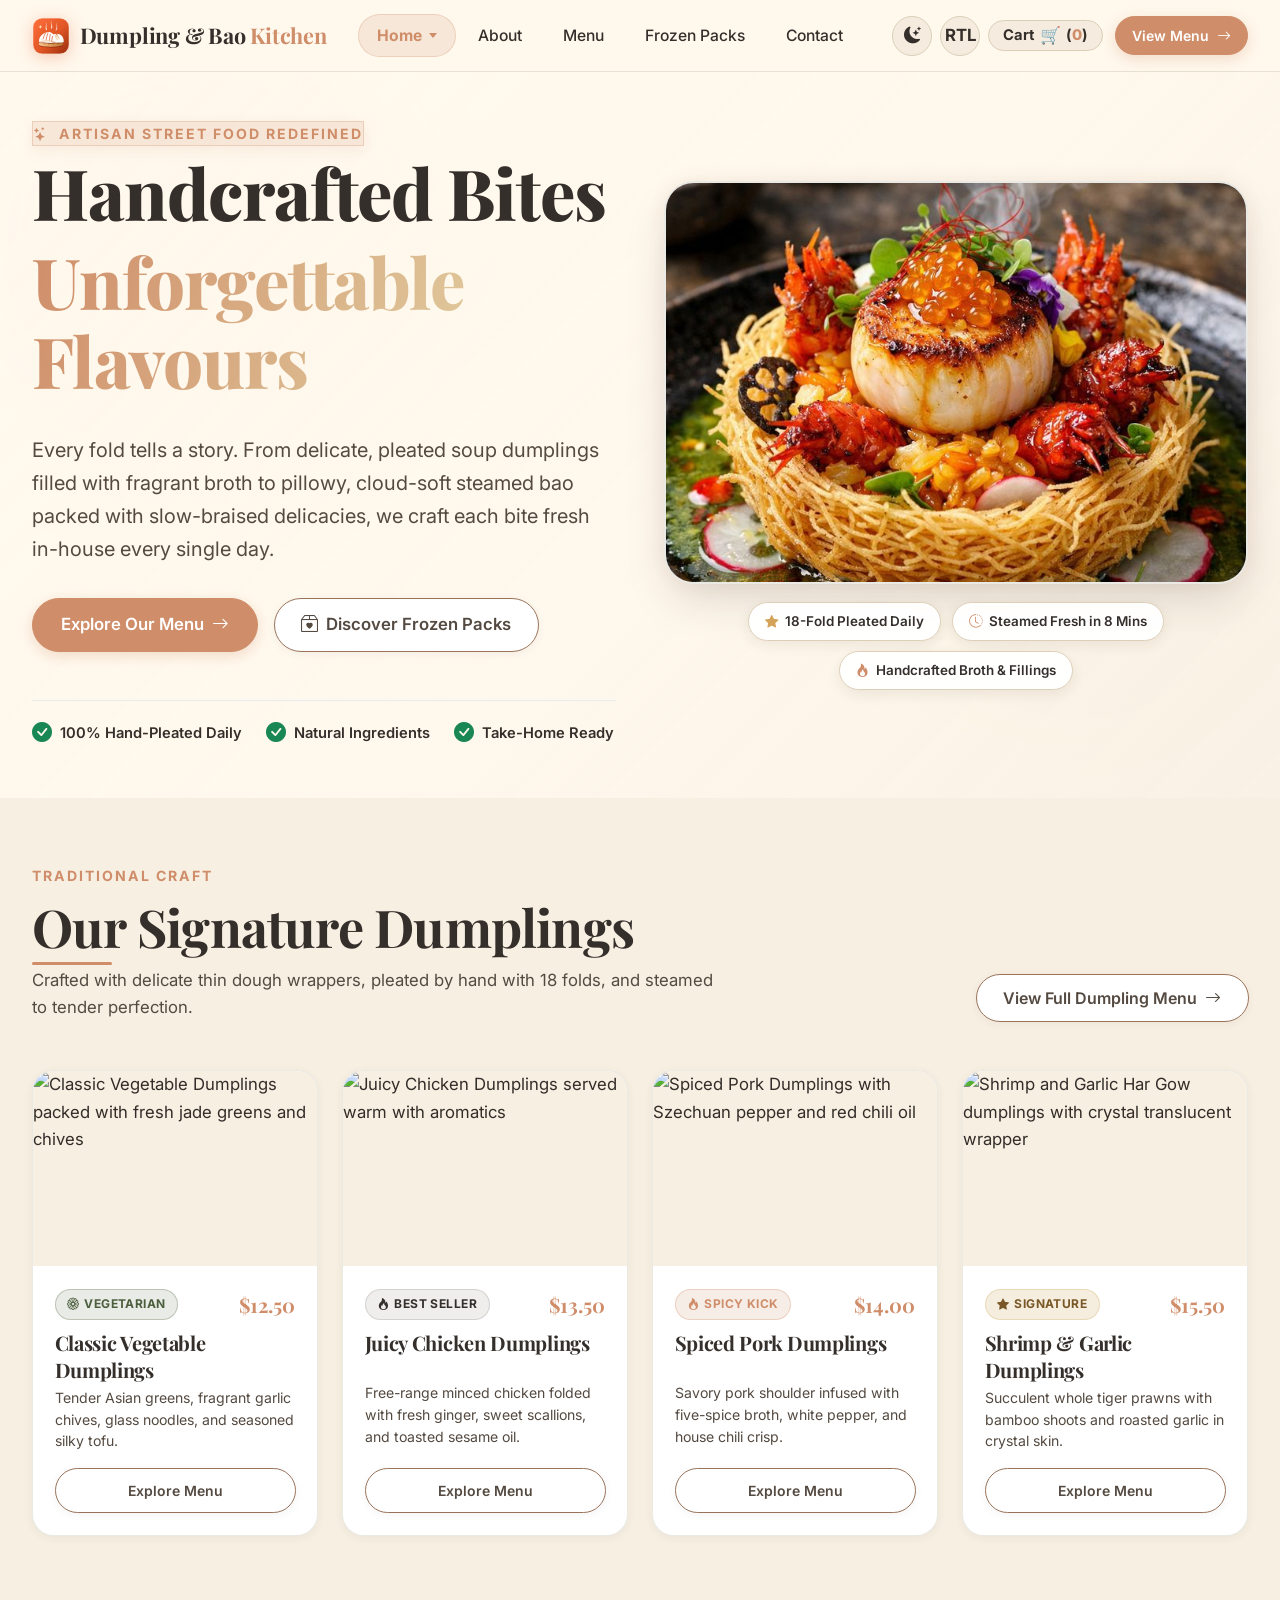
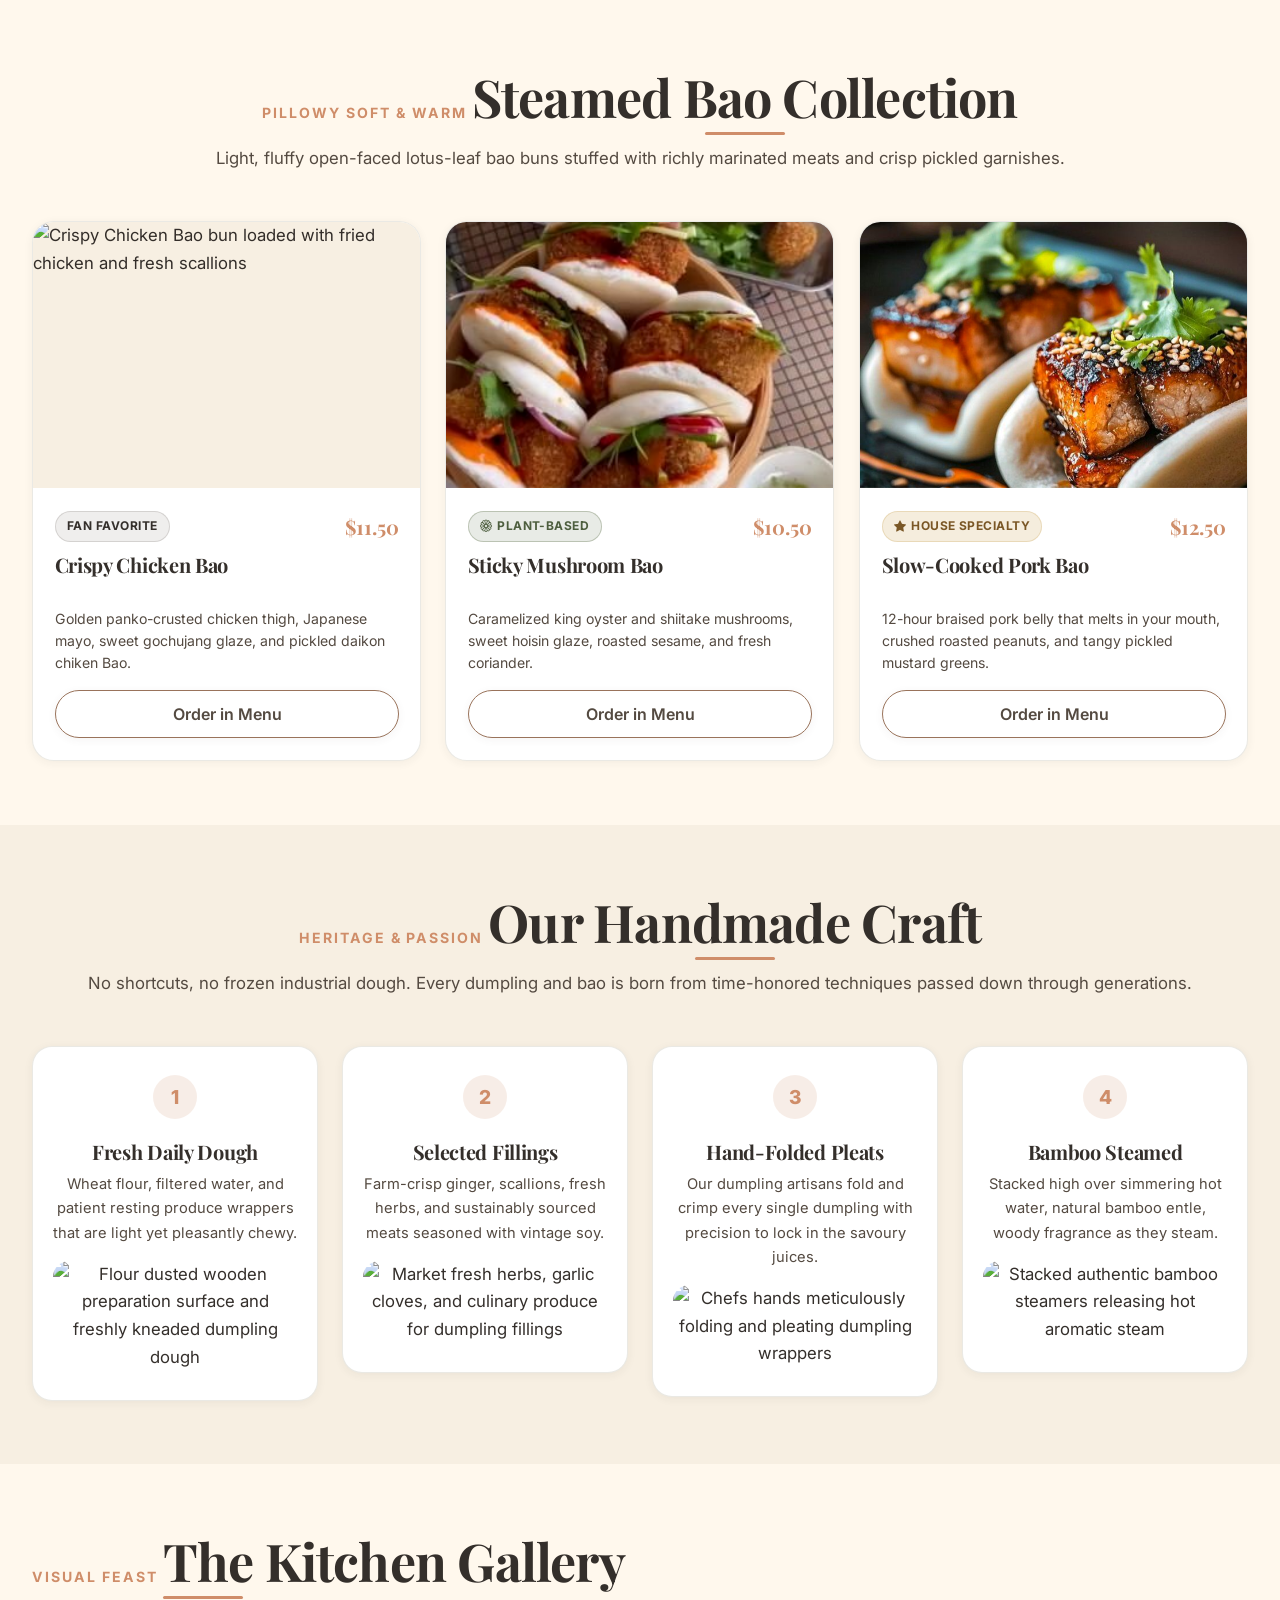
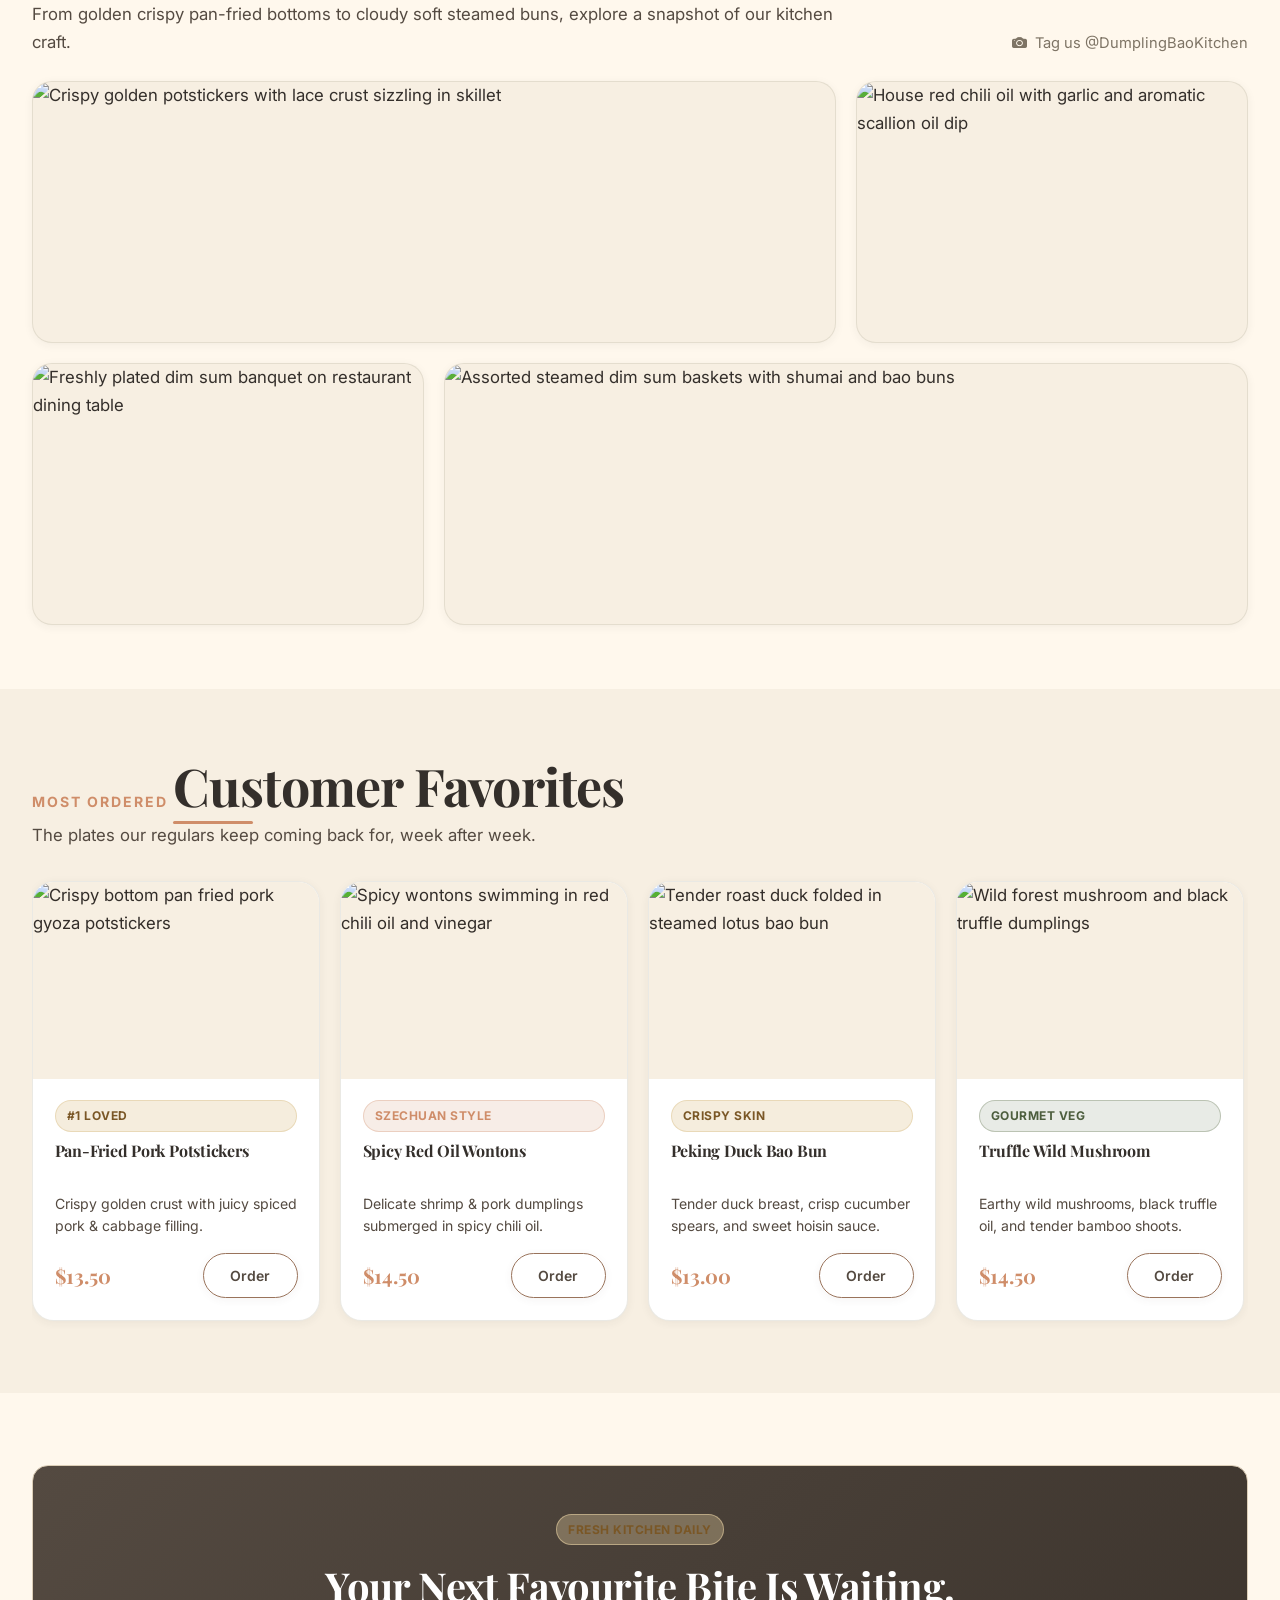
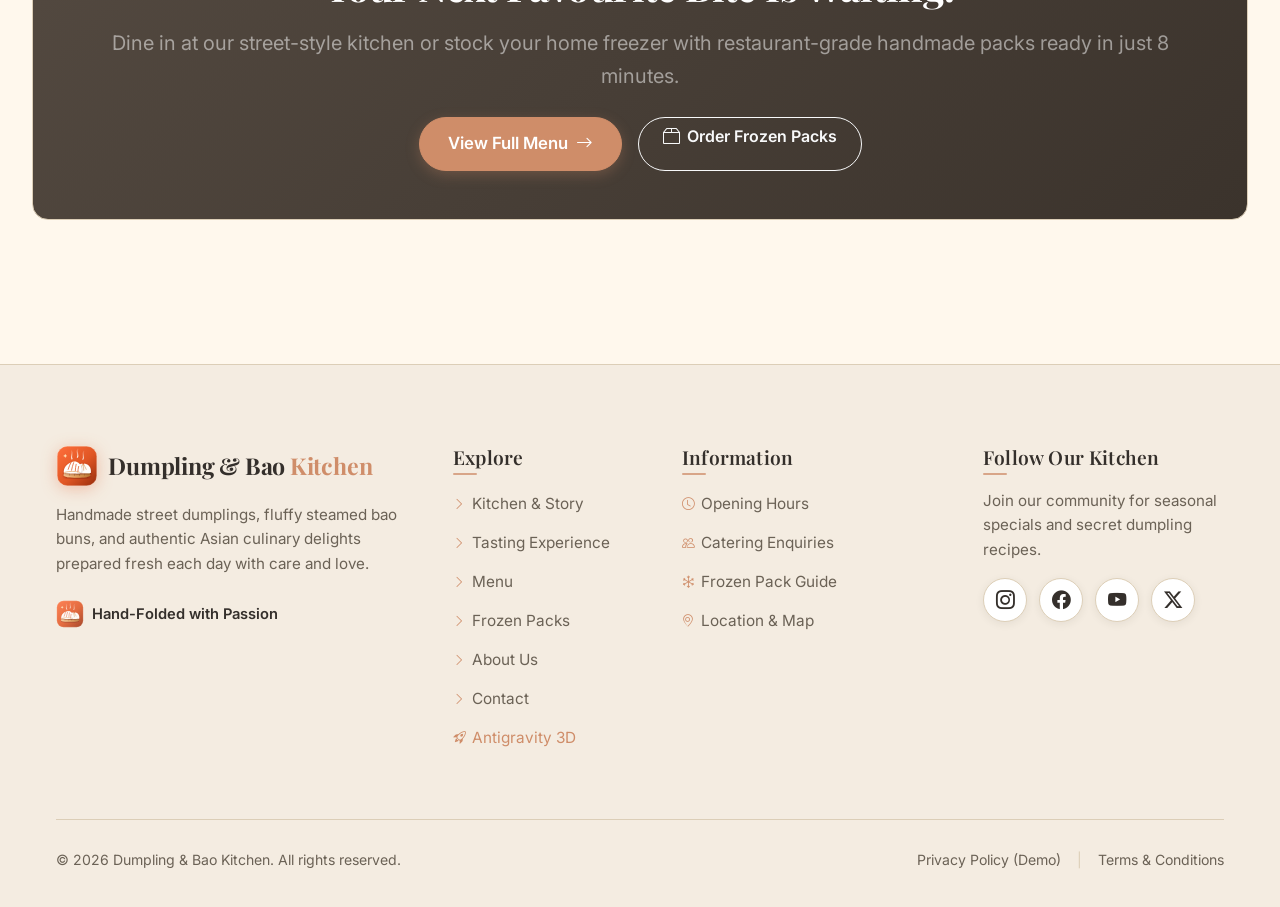
==== commit cbd73ba2: "Fix and update website code" ====
--- a/index.html
+++ b/index.html
@@ -432,8 +432,9 @@
             <div class="food-card h-100">
               <div class="food-card-img-wrap">
                 <img 
-                  src="https://images.unsplash.com/photo-1585032226651-759b368d7246?auto=format&fit=crop&w=800&q=80" 
+                  src="assets/images/bao-buns/braised-mushroom-bao.jpg" 
                   alt="Sticky Glazed Shiitake Mushroom Bao with sesame cucumber ribbons"
+                  class="braised-mushroom-bao-img"
                   loading="lazy"
                   width="400"
                   height="275"
@@ -459,8 +460,9 @@
             <div class="food-card h-100">
               <div class="food-card-img-wrap">
                 <img 
-                  src="https://images.unsplash.com/photo-1525755662778-989d0524087e?auto=format&fit=crop&w=800&q=80" 
+                  src="assets/images/bao-buns/slow-cooked-pork-bao.jpg" 
                   alt="Slow-Cooked Pork Belly Gua Bao with crushed peanuts and pickled mustard greens"
+                  class="slow-cooked-pork-bao-img"
                   loading="lazy"
                   width="400"
                   height="275"
--- a/assets/css/themes.css
+++ b/assets/css/themes.css
@@ -117,14 +117,14 @@
   --shadow-lg: 0 18px 45px rgba(52, 47, 43, 0.13);
   --shadow-hover: 0 22px 50px rgba(52, 47, 43, 0.16);
 
-  /* Footer: Deep warm brown background with cream text and terracotta accents */
-  --footer-bg: #2C2622;         /* Deep Warm Brown / Roasted Wok Charcoal */
-  --footer-text: #FFF8ED;       /* Warm Cream */
-  --footer-muted: #D4C9BC;      /* Warm Sand */
-  --footer-border: rgba(255, 248, 237, 0.14);
-  --footer-social-bg: rgba(255, 248, 237, 0.10);
-  --footer-social-border: rgba(255, 248, 237, 0.22);
-  --footer-social-color: #FFF8ED;
+  /* Footer: Warm ivory / sesame surface with dark chocolate typography and terracotta accents */
+  --footer-bg: #F4ECE1;         /* Warm Ivory-Sesame Ground Surface */
+  --footer-text: #342F2B;       /* Dark Chocolate Typography */
+  --footer-muted: #6B6256;      /* Muted Warm Stone — WCAG AAA Compliant (5.5:1+) */
+  --footer-border: #DCCEB7;     /* Warm Stone Border */
+  --footer-social-bg: #FFFFFF;  /* Crisp White Elevated Pill Buttons */
+  --footer-social-border: #DCCEB7; /* Warm Stone Pill Border */
+  --footer-social-color: #342F2B;  /* Dark Chocolate Icon */
 
   /* Accents */
   --accent-chili: #CF8D69;      /* Terracotta (Primary CTA, highlights, badges) */
@@ -211,6 +211,8 @@
 .footer-brand-title,
 .footer-col-title,
 .footer-desc,
+.footer-follow-desc,
+.footer-signature-text,
 .footer-links a,
 .social-pill-btn,
 .footer-bottom-bar,
--- a/assets/css/style.css
+++ b/assets/css/style.css
@@ -761,6 +761,26 @@
   transform: scale(1.06);
 }
 
+.shanghai-soup-dumplings-img {
+  object-position: center 54% !important;
+}
+
+.sweet-corn-chestnut-img {
+  object-position: center 65% !important;
+}
+
+.prawn-golden-broth-img {
+  object-position: center 28% !important;
+}
+
+.slow-cooked-pork-bao-img {
+  object-position: center 52% !important;
+}
+
+.braised-mushroom-bao-img {
+  object-position: center 48% !important;
+}
+
 .food-card-body {
   padding: 1.35rem;
   display: flex;
@@ -1518,8 +1538,16 @@
 .footer-links a:focus-visible {
   color: var(--accent-chili) !important;
   transform: translateX(4px) scale(1.015);
-  text-shadow: 0 0 10px rgba(207, 141, 105, 0.25);
   outline: none;
+}
+
+[data-bs-theme="dark"] .footer-links a:hover,
+[data-bs-theme="dark"] .footer-links a:focus-visible {
+  text-shadow: 0 0 10px rgba(207, 141, 105, 0.35);
+}
+
+.footer-links a[style*="accent-chili"] {
+  color: var(--accent-chili) !important;
 }
 
 [dir="rtl"] .footer-links a:hover,
@@ -1572,6 +1600,11 @@
               color 0.25s ease;
   cursor: pointer;
   box-sizing: border-box;
+  box-shadow: 0 2px 8px rgba(52, 47, 43, 0.08);
+}
+
+[data-bs-theme="dark"] .social-pill-btn {
+  box-shadow: 0 2px 8px rgba(0, 0, 0, 0.35);
 }
 
 .social-pill-btn:hover,
@@ -2691,17 +2724,30 @@
   overflow: hidden;
   position: relative;
   background-color: var(--bg-secondary);
+  border-radius: 1.25rem 1.25rem 0 0;
 }
 
 .team-card-img-wrap img {
   width: 100%;
   height: 100%;
   object-fit: cover;
+  object-position: center 25%;
   transition: transform 0.5s ease;
+  display: block;
 }
 
 .team-card:hover .team-card-img-wrap img {
   transform: scale(1.06);
+}
+
+.kitchen-team-img {
+  object-position: center 46% !important;
+}
+
+@media (max-width: 575.98px) {
+  .team-card-img-wrap {
+    aspect-ratio: 16 / 10;
+  }
 }
 
 .team-card-body {
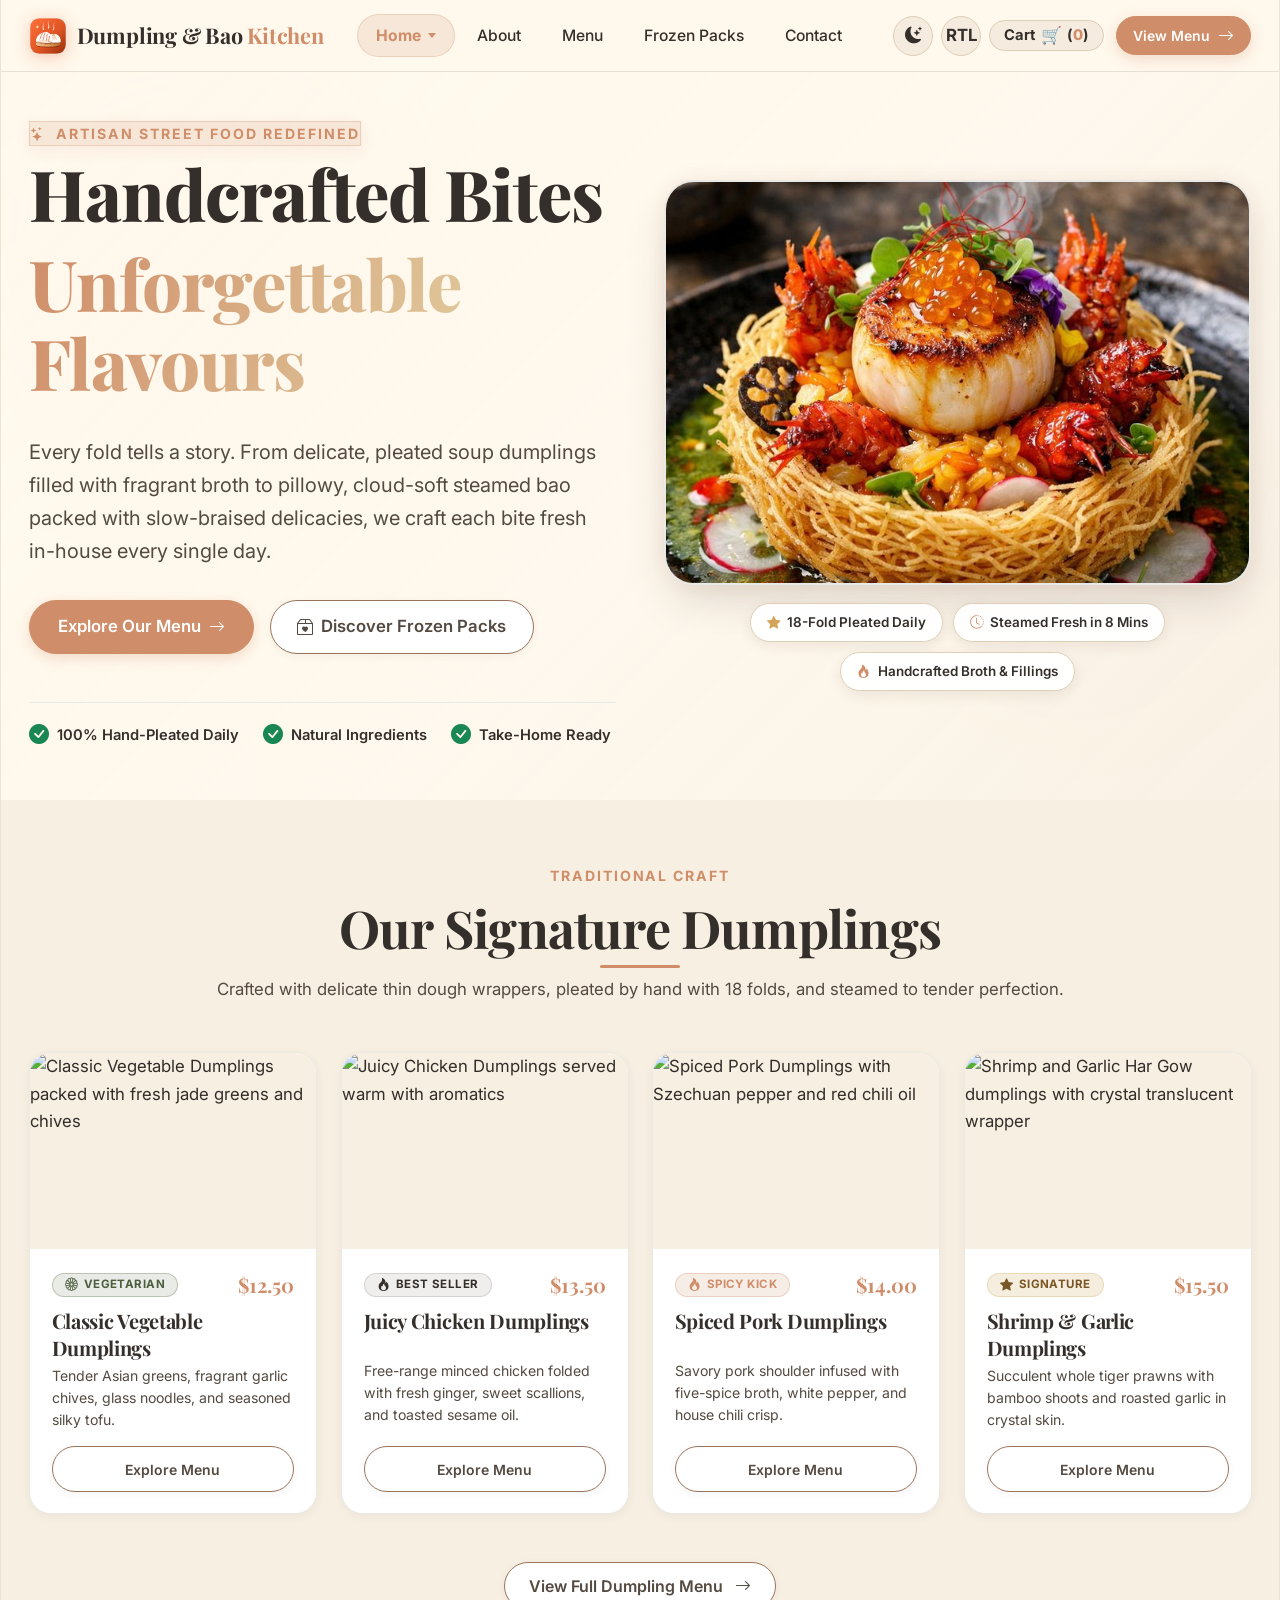
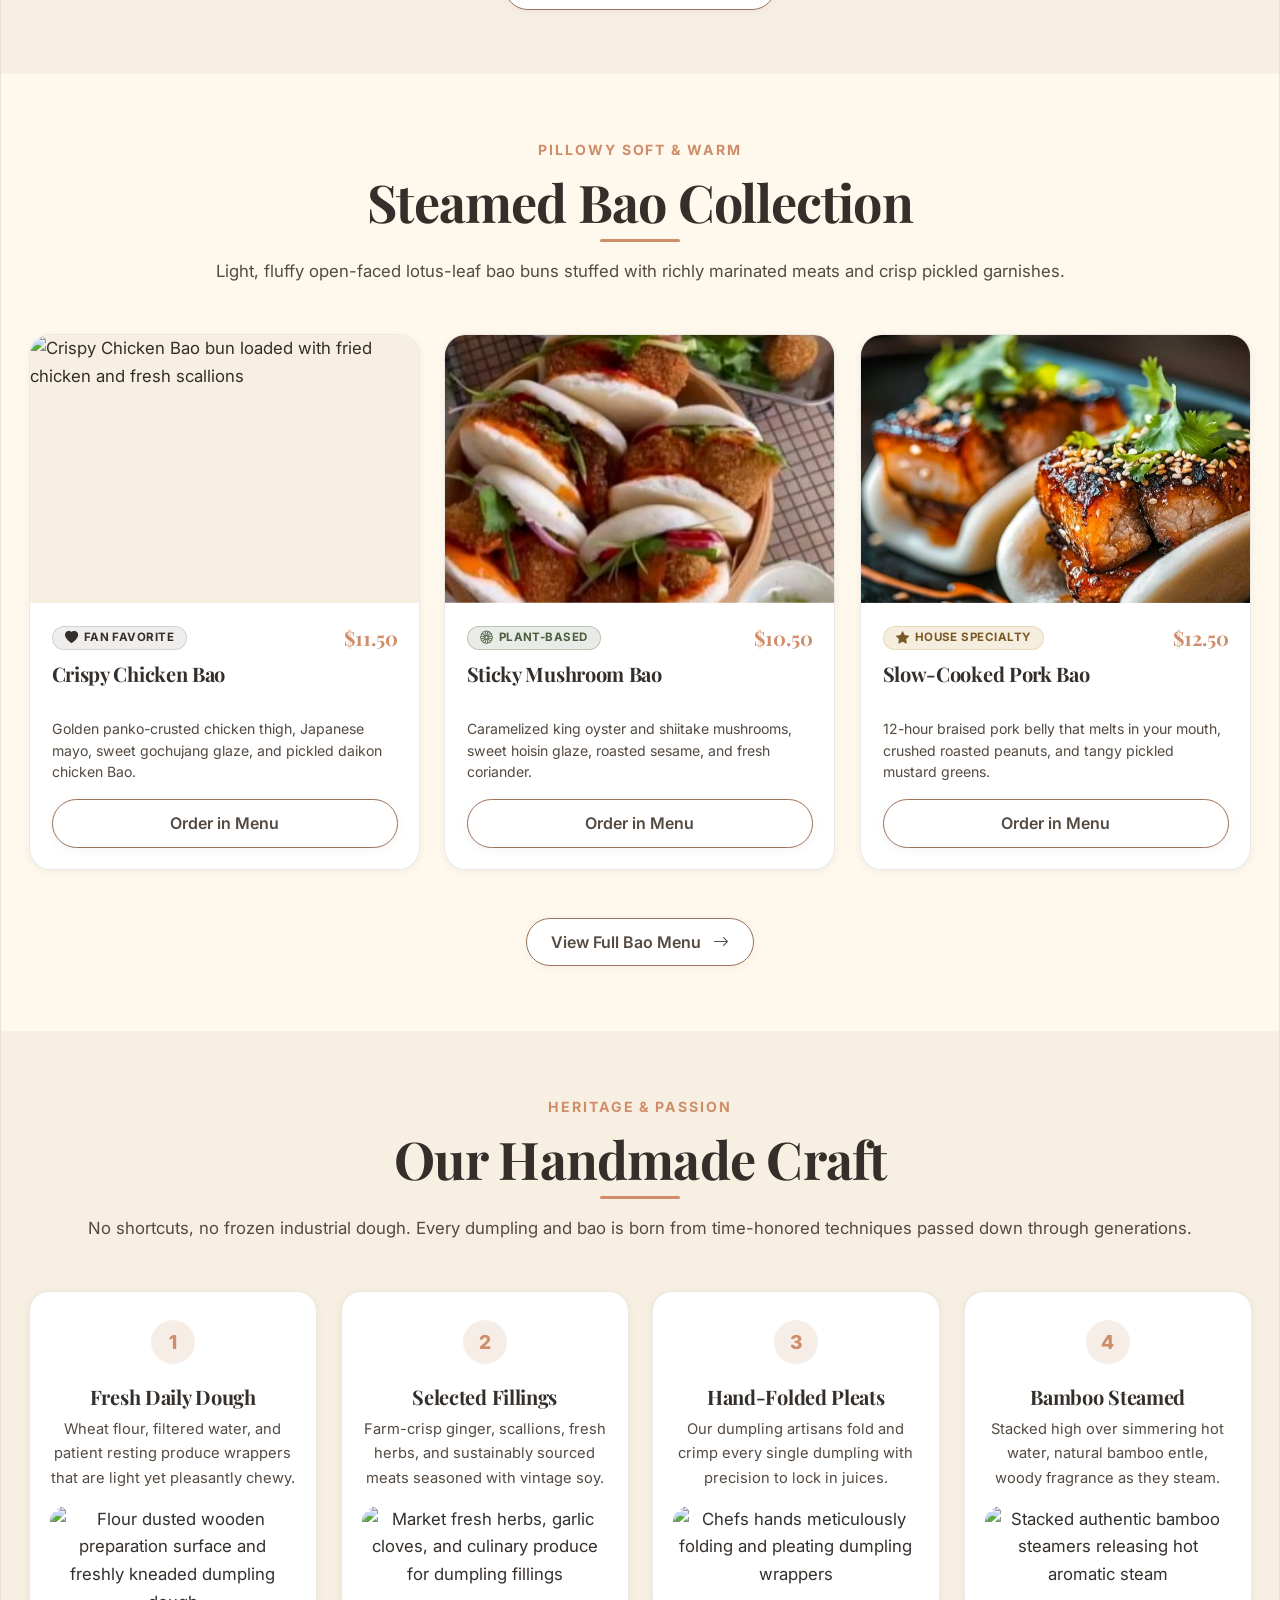
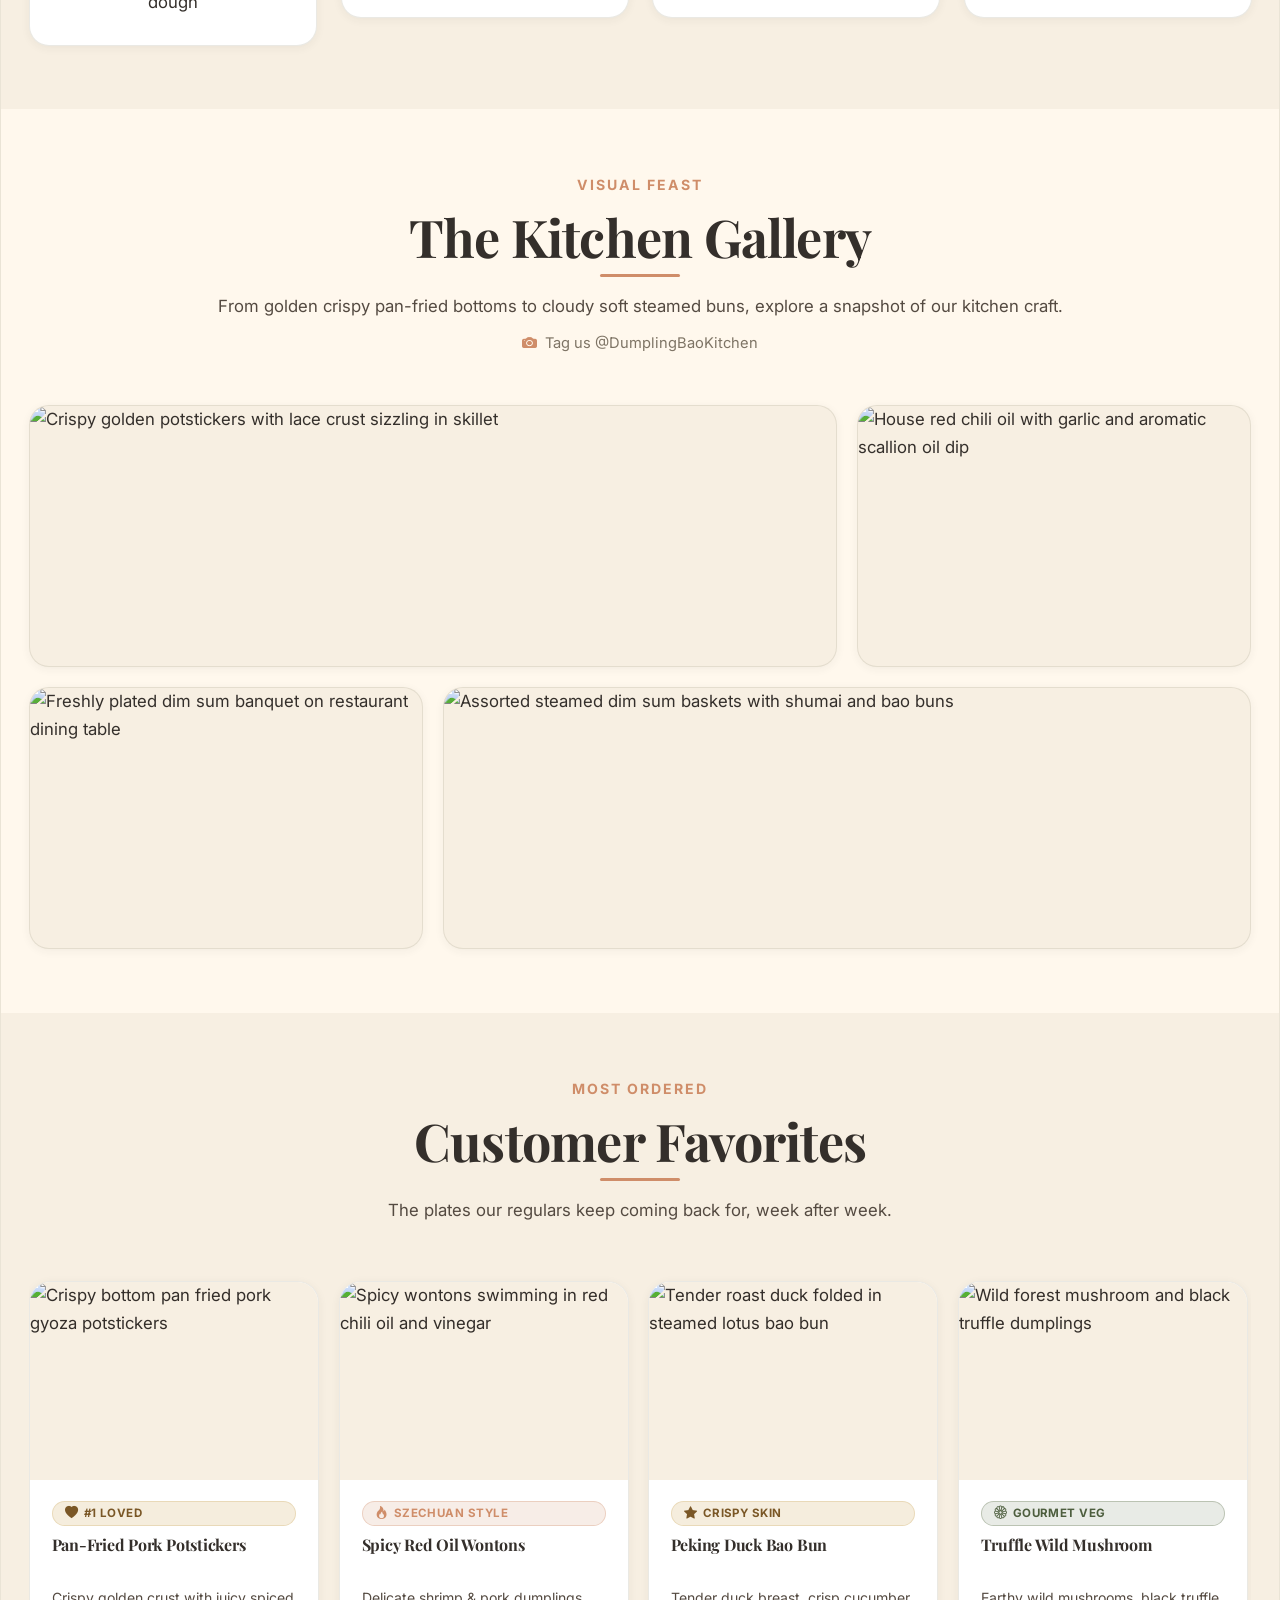
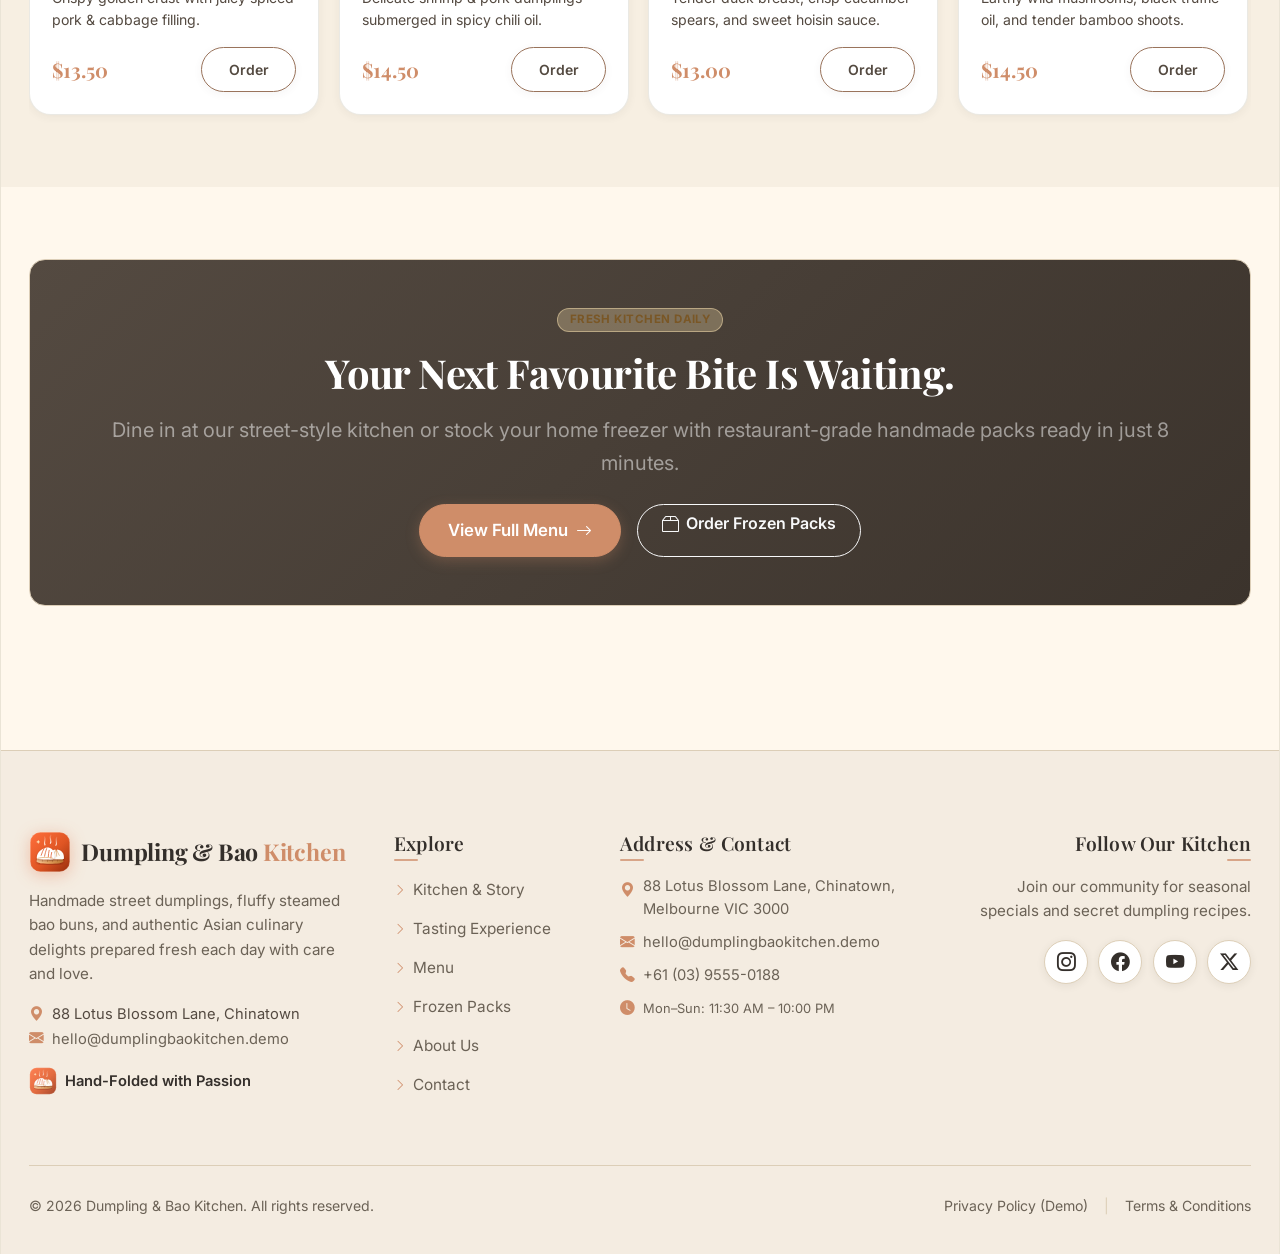
==== commit 06d5df85: "Fix website issues" ====
--- a/index.html
+++ b/index.html
@@ -16,11 +16,15 @@
   <link href="https://cdn.jsdelivr.net/npm/bootstrap@5.3.3/dist/css/bootstrap.min.css" rel="stylesheet">
   <!-- Bootstrap Icons -->
   <link href="https://cdn.jsdelivr.net/npm/bootstrap-icons@1.11.3/font/bootstrap-icons.min.css" rel="stylesheet">
-  <!-- Tailwind CSS Configuration (Disables conflicting collapse utility) -->
+  <!-- Tailwind CSS Configuration -->
   <script>
     tailwind = {
       corePlugins: {
         visibility: false,
+        container: false,
+      },
+      theme: {
+        container: false,
       }
     };
   </script>
@@ -92,25 +96,15 @@
               <ul class="dropdown-menu dropdown-menu-custom shadow-lg" aria-labelledby="homeDropdown">
                 <li>
                   <a class="dropdown-item active" href="index.html">
-                    <div class="d-flex align-items-center gap-2">
-                      <i class="bi bi-shop text-chili fs-5"></i>
-                      <div>
-                        <div class="fw-semibold">Kitchen &amp; Our Story</div>
-                        <div class="small text-muted-custom">Artisan craft &amp; heritage</div>
-                      </div>
-                    </div>
+                    <div class="fw-semibold">Kitchen &amp; Our Story</div>
+                    <div class="small text-muted-custom">Artisan craft &amp; heritage</div>
                   </a>
                 </li>
                 <li><hr class="dropdown-divider my-1"></li>
                 <li>
                   <a class="dropdown-item" href="dumpling-experience.html">
-                    <div class="d-flex align-items-center gap-2">
-                      <i class="bi bi-stars text-chili fs-5"></i>
-                      <div>
-                        <div class="fw-semibold">Dumpling Experience</div>
-                        <div class="small text-muted-custom">Tasting flights &amp; workshops</div>
-                      </div>
-                    </div>
+                    <div class="fw-semibold">Dumpling Experience</div>
+                    <div class="small text-muted-custom">Tasting flights &amp; workshops</div>
                   </a>
                 </li>
               </ul>
@@ -262,18 +256,10 @@
          ======================================================================= -->
     <section class="py-5" style="background-color: var(--bg-secondary);" aria-labelledby="dumplings-heading">
       <div class="container py-3">
-        <div class="row justify-content-between align-items-end mb-5">
-          <div class="col-lg-7 animate-on-scroll">
-            <span class="section-subtitle">Traditional Craft</span>
-            <h2 id="dumplings-heading" class="section-title mb-2">Our Signature Dumplings</h2>
-            <p class="text-secondary-custom mb-0">Crafted with delicate thin dough wrappers, pleated by hand with 18 folds, and steamed to tender perfection.</p>
-          </div>
-          <div class="col-lg-4 text-lg-end mt-3 mt-lg-0 animate-on-scroll delay-100">
-            <a href="menu.html" class="btn btn-outline-chili">
-              <span>View Full Dumpling Menu</span>
-              <i class="bi bi-arrow-right"></i>
-            </a>
-          </div>
+        <div class="text-center max-w-2xl mx-auto mb-5 animate-on-scroll">
+          <span class="section-subtitle d-block mb-2">Traditional Craft</span>
+          <h2 id="dumplings-heading" class="section-title mb-2">Our Signature Dumplings</h2>
+          <p class="text-secondary-custom mb-0">Crafted with delicate thin dough wrappers, pleated by hand with 18 folds, and steamed to tender perfection.</p>
         </div>
 
         <div class="row g-4">
@@ -384,6 +370,13 @@
               </div>
             </div>
           </div>
+        </div>
+
+        <div class="text-center mt-5 animate-on-scroll">
+          <a href="menu.html" class="btn btn-outline-chili px-4 py-2.5">
+            <span>View Full Dumpling Menu</span>
+            <i class="bi bi-arrow-right ms-1"></i>
+          </a>
         </div>
       </div>
     </section>
@@ -394,7 +387,7 @@
     <section class="py-5" aria-labelledby="bao-heading">
       <div class="container py-3">
         <div class="text-center max-w-2xl mx-auto mb-5 animate-on-scroll">
-          <span class="section-subtitle">Pillowy Soft &amp; Warm</span>
+          <span class="section-subtitle d-block mb-2">Pillowy Soft &amp; Warm</span>
           <h2 id="bao-heading" class="section-title mb-3">Steamed Bao Collection</h2>
           <p class="text-secondary-custom">Light, fluffy open-faced lotus-leaf bao buns stuffed with richly marinated meats and crisp pickled garnishes.</p>
         </div>
@@ -415,11 +408,11 @@
               </div>
               <div class="food-card-body d-flex flex-column">
                 <div class="d-flex justify-content-between align-items-center mb-2">
-                  <span class="food-badge badge-popular">Fan Favorite</span>
+                  <span class="food-badge badge-popular"><i class="bi bi-heart-fill"></i> Fan Favorite</span>
                   <span class="food-price">$11.50</span>
                 </div>
                 <h3 class="fs-5 fw-bold mb-2">Crispy Chicken Bao</h3>
-                <p class="text-secondary-custom small flex-grow-1 mb-3">Golden panko-crusted chicken thigh, Japanese mayo, sweet gochujang glaze, and pickled daikon chiken Bao.</p>
+                <p class="text-secondary-custom small flex-grow-1 mb-3">Golden panko-crusted chicken thigh, Japanese mayo, sweet gochujang glaze, and pickled daikon chicken Bao.</p>
                 <a href="menu.html" class="btn btn-outline-chili mt-auto w-100">
                   <span>Order in Menu</span>
                 </a>
@@ -482,6 +475,13 @@
               </div>
             </div>
           </div>
+        </div>
+
+        <div class="text-center mt-5 animate-on-scroll">
+          <a href="menu.html" class="btn btn-outline-chili px-4 py-2.5">
+            <span>View Full Bao Menu</span>
+            <i class="bi bi-arrow-right ms-1"></i>
+          </a>
         </div>
       </div>
     </section>
@@ -492,7 +492,7 @@
     <section class="py-5" id="our-craft" style="background-color: var(--bg-secondary);" aria-labelledby="craft-heading">
       <div class="container py-3">
         <div class="text-center max-w-2xl mx-auto mb-5 animate-on-scroll">
-          <span class="section-subtitle">Heritage &amp; Passion</span>
+          <span class="section-subtitle d-block mb-2">Heritage &amp; Passion</span>
           <h2 id="craft-heading" class="section-title mb-3">Our Handmade Craft</h2>
           <p class="text-secondary-custom">No shortcuts, no frozen industrial dough. Every dumpling and bao is born from time-honored techniques passed down through generations.</p>
         </div>
@@ -535,7 +535,7 @@
             <div class="craft-step-card text-center">
               <div class="step-num-pill">3</div>
               <h3 class="fs-5 fw-bold mb-2">Hand-Folded Pleats</h3>
-              <p class="small text-secondary-custom mb-3">Our dumpling artisans fold and crimp every single dumpling with precision to lock in the savoury juices.</p>
+              <p class="small text-secondary-custom mb-3">Our dumpling artisans fold and crimp every single dumpling with precision to lock in juices.</p>
               <img 
                 src="https://images.unsplash.com/photo-1556910103-1c02745aae4d?auto=format&fit=crop&w=800&q=80" 
                 alt="Chefs hands meticulously folding and pleating dumpling wrappers"
@@ -570,14 +570,12 @@
          ======================================================================= -->
     <section class="py-5" aria-labelledby="gallery-heading">
       <div class="container py-3">
-        <div class="row align-items-end justify-content-between mb-4">
-          <div class="col-lg-8 animate-on-scroll">
-            <span class="section-subtitle">Visual Feast</span>
-            <h2 id="gallery-heading" class="section-title mb-2">The Kitchen Gallery</h2>
-            <p class="text-secondary-custom mb-0">From golden crispy pan-fried bottoms to cloudy soft steamed buns, explore a snapshot of our kitchen craft.</p>
-          </div>
-          <div class="col-lg-4 text-lg-end mt-3 mt-lg-0 animate-on-scroll delay-100">
-            <span class="small text-muted-custom"><i class="bi bi-camera-fill me-1"></i> Tag us @DumplingBaoKitchen</span>
+        <div class="text-center max-w-2xl mx-auto mb-5 animate-on-scroll">
+          <span class="section-subtitle d-block mb-2">Visual Feast</span>
+          <h2 id="gallery-heading" class="section-title mb-3">The Kitchen Gallery</h2>
+          <p class="text-secondary-custom mb-2">From golden crispy pan-fried bottoms to cloudy soft steamed buns, explore a snapshot of our kitchen craft.</p>
+          <div>
+            <span class="small text-muted-custom"><i class="bi bi-camera-fill me-1 text-chili"></i> Tag us @DumplingBaoKitchen</span>
           </div>
         </div>
 
@@ -638,18 +636,16 @@
          ======================================================================= -->
     <section class="py-5" style="background-color: var(--bg-secondary);" aria-labelledby="favorites-heading">
       <div class="container py-3">
-        <div class="d-flex justify-content-between align-items-end mb-4">
-          <div class="animate-on-scroll">
-            <span class="section-subtitle">Most Ordered</span>
-            <h2 id="favorites-heading" class="section-title mb-1">Customer Favorites</h2>
-            <p class="text-secondary-custom mb-0">The plates our regulars keep coming back for, week after week.</p>
-          </div>
+        <div class="text-center max-w-2xl mx-auto mb-5 animate-on-scroll">
+          <span class="section-subtitle d-block mb-2">Most Ordered</span>
+          <h2 id="favorites-heading" class="section-title mb-3">Customer Favorites</h2>
+          <p class="text-secondary-custom mb-0">The plates our regulars keep coming back for, week after week.</p>
         </div>
 
         <div class="favorites-container py-2">
           <!-- Fav 1: Potstickers -->
           <div class="favorites-item">
-            <div class="food-card">
+            <div class="food-card h-100">
               <div class="food-card-img-wrap">
                 <img 
                   src="https://images.unsplash.com/photo-1582878826629-29b7ad1cdc43?auto=format&fit=crop&w=800&q=80" 
@@ -657,10 +653,10 @@
                   loading="lazy"
                 >
               </div>
-              <div class="food-card-body">
-                <span class="food-badge badge-signature mb-2">#1 Loved</span>
+              <div class="food-card-body d-flex flex-column">
+                <span class="food-badge badge-signature mb-2"><i class="bi bi-heart-fill"></i> #1 Loved</span>
                 <h3 class="fs-6 fw-bold mb-1">Pan-Fried Pork Potstickers</h3>
-                <p class="small text-secondary-custom mb-3">Crispy golden crust with juicy spiced pork &amp; cabbage filling.</p>
+                <p class="small text-secondary-custom mb-3 flex-grow-1">Crispy golden crust with juicy spiced pork &amp; cabbage filling.</p>
                 <div class="d-flex justify-content-between align-items-center mt-auto">
                   <span class="food-price">$13.50</span>
                   <a href="menu.html" class="btn btn-sm btn-outline-chili">Order</a>
@@ -671,7 +667,7 @@
 
           <!-- Fav 2: Chili Wontons -->
           <div class="favorites-item">
-            <div class="food-card">
+            <div class="food-card h-100">
               <div class="food-card-img-wrap">
                 <img 
                   src="https://images.unsplash.com/photo-1569718212165-3a8278d5f624?auto=format&fit=crop&w=800&q=80" 
@@ -679,10 +675,10 @@
                   loading="lazy"
                 >
               </div>
-              <div class="food-card-body">
-                <span class="food-badge badge-spicy mb-2">Szechuan Style</span>
+              <div class="food-card-body d-flex flex-column">
+                <span class="food-badge badge-spicy mb-2"><i class="bi bi-fire"></i> Szechuan Style</span>
                 <h3 class="fs-6 fw-bold mb-1">Spicy Red Oil Wontons</h3>
-                <p class="small text-secondary-custom mb-3">Delicate shrimp &amp; pork dumplings submerged in spicy chili oil.</p>
+                <p class="small text-secondary-custom mb-3 flex-grow-1">Delicate shrimp &amp; pork dumplings submerged in spicy chili oil.</p>
                 <div class="d-flex justify-content-between align-items-center mt-auto">
                   <span class="food-price">$14.50</span>
                   <a href="menu.html" class="btn btn-sm btn-outline-chili">Order</a>
@@ -693,7 +689,7 @@
 
           <!-- Fav 3: Roast Duck Bao -->
           <div class="favorites-item">
-            <div class="food-card">
+            <div class="food-card h-100">
               <div class="food-card-img-wrap">
                 <img 
                   src="https://images.unsplash.com/photo-1600891964599-f61ba0e24092?auto=format&fit=crop&w=800&q=80" 
@@ -701,10 +697,10 @@
                   loading="lazy"
                 >
               </div>
-              <div class="food-card-body">
-                <span class="food-badge badge-signature mb-2">Crispy Skin</span>
+              <div class="food-card-body d-flex flex-column">
+                <span class="food-badge badge-signature mb-2"><i class="bi bi-star-fill"></i> Crispy Skin</span>
                 <h3 class="fs-6 fw-bold mb-1">Peking Duck Bao Bun</h3>
-                <p class="small text-secondary-custom mb-3">Tender duck breast, crisp cucumber spears, and sweet hoisin sauce.</p>
+                <p class="small text-secondary-custom mb-3 flex-grow-1">Tender duck breast, crisp cucumber spears, and sweet hoisin sauce.</p>
                 <div class="d-flex justify-content-between align-items-center mt-auto">
                   <span class="food-price">$13.00</span>
                   <a href="menu.html" class="btn btn-sm btn-outline-chili">Order</a>
@@ -715,7 +711,7 @@
 
           <!-- Fav 4: Truffle Mushroom -->
           <div class="favorites-item">
-            <div class="food-card">
+            <div class="food-card h-100">
               <div class="food-card-img-wrap">
                 <img 
                   src="https://images.unsplash.com/photo-1565299585323-38d6b0865b47?auto=format&fit=crop&w=800&q=80" 
@@ -723,10 +719,10 @@
                   loading="lazy"
                 >
               </div>
-              <div class="food-card-body">
-                <span class="food-badge badge-veg mb-2">Gourmet Veg</span>
+              <div class="food-card-body d-flex flex-column">
+                <span class="food-badge badge-veg mb-2"><i class="bi bi-flower1"></i> Gourmet Veg</span>
                 <h3 class="fs-6 fw-bold mb-1">Truffle Wild Mushroom</h3>
-                <p class="small text-secondary-custom mb-3">Earthy wild mushrooms, black truffle oil, and tender bamboo shoots.</p>
+                <p class="small text-secondary-custom mb-3 flex-grow-1">Earthy wild mushrooms, black truffle oil, and tender bamboo shoots.</p>
                 <div class="d-flex justify-content-between align-items-center mt-auto">
                   <span class="food-price">$14.50</span>
                   <a href="menu.html" class="btn btn-sm btn-outline-chili">Order</a>
@@ -778,7 +774,7 @@
   <footer class="footer-custom" role="contentinfo">
     <div class="container footer-container">
       <div class="footer-grid">
-        <!-- Col 1: Brand -->
+        <!-- Col 1: Brand & Overview -->
         <div class="footer-col footer-col-brand">
           <a href="index.html" class="footer-brand-title mb-3 text-decoration-none">
             <span class="brand-logo-mark" aria-hidden="true">
@@ -786,16 +782,26 @@
             </span>
             <span>Dumpling &amp; Bao <span class="brand-name-kitchen">Kitchen</span></span>
           </a>
-          <p class="footer-desc mb-4 pe-lg-3">
+          <p class="footer-desc mb-3 pe-lg-3">
             Handmade street dumplings, fluffy steamed bao buns, and authentic Asian culinary delights prepared fresh each day with care and love.
           </p>
+          <div class="footer-brand-contact mb-3">
+            <div class="d-flex align-items-center gap-2 mb-1.5 small text-secondary-custom">
+              <i class="bi bi-geo-alt-fill text-chili flex-shrink-0"></i>
+              <span>88 Lotus Blossom Lane, Chinatown</span>
+            </div>
+            <div class="d-flex align-items-center gap-2 small text-secondary-custom">
+              <i class="bi bi-envelope-fill text-chili flex-shrink-0"></i>
+              <a href="mailto:hello@dumplingbaokitchen.demo" class="footer-contact-link text-decoration-none">hello@dumplingbaokitchen.demo</a>
+            </div>
+          </div>
           <div class="d-flex align-items-center gap-2 footer-signature">
             <img src="assets/icons/dumpling.svg" alt="Dumpling logo mark" width="28" height="28" style="opacity: 0.85;">
             <span class="small fw-semibold footer-signature-text">Hand-Folded with Passion</span>
           </div>
         </div>
 
-        <!-- Col 2: Explore -->
+        <!-- Col 2: Explore Links -->
         <div class="footer-col footer-col-explore">
           <h3 class="footer-col-title">Explore</h3>
           <ul class="footer-links">
@@ -805,33 +811,44 @@
             <li><a href="frozen-packs.html"><i class="bi bi-chevron-right small"></i> Frozen Packs</a></li>
             <li><a href="about.html"><i class="bi bi-chevron-right small"></i> About Us</a></li>
             <li><a href="contact.html"><i class="bi bi-chevron-right small"></i> Contact</a></li>
-            <li><a href="antigravity-hero.html" style="color: var(--accent-chili);"><i class="bi bi-rocket-takeoff small"></i> Antigravity 3D</a></li>
           </ul>
         </div>
 
-        <!-- Col 3: Customer Information -->
-        <div class="footer-col footer-col-info">
-          <h3 class="footer-col-title">Information</h3>
-          <ul class="footer-links">
-            <li><a href="contact.html#opening-hours"><i class="bi bi-clock small"></i> Opening Hours</a></li>
-            <li><a href="contact.html?enquiry=catering#contact-form"><i class="bi bi-people small"></i> Catering Enquiries</a></li>
-            <li><a href="frozen-packs.html#cooking-guide"><i class="bi bi-snow small"></i> Frozen Pack Guide</a></li>
-            <li><a href="contact.html#location-map"><i class="bi bi-geo-alt small"></i> Location &amp; Map</a></li>
+        <!-- Col 3: Address & Contact Details -->
+        <div class="footer-col footer-col-contact">
+          <h3 class="footer-col-title">Address &amp; Contact</h3>
+          <ul class="footer-contact-list list-unstyled mb-0">
+            <li class="d-flex align-items-start gap-2 mb-2.5">
+              <i class="bi bi-geo-alt-fill text-chili mt-1 flex-shrink-0" aria-hidden="true"></i>
+              <span><a href="contact.html#location-map" class="footer-contact-link text-decoration-none">88 Lotus Blossom Lane, Chinatown, Melbourne VIC 3000</a></span>
+            </li>
+            <li class="d-flex align-items-center gap-2 mb-2.5">
+              <i class="bi bi-envelope-fill text-chili flex-shrink-0" aria-hidden="true"></i>
+              <a href="mailto:hello@dumplingbaokitchen.demo" class="footer-contact-link text-decoration-none">hello@dumplingbaokitchen.demo</a>
+            </li>
+            <li class="d-flex align-items-center gap-2 mb-2.5">
+              <i class="bi bi-telephone-fill text-chili flex-shrink-0" aria-hidden="true"></i>
+              <a href="tel:+610395550188" class="footer-contact-link text-decoration-none">+61 (03) 9555-0188</a>
+            </li>
+            <li class="d-flex align-items-center gap-2">
+              <i class="bi bi-clock-fill text-chili flex-shrink-0" aria-hidden="true"></i>
+              <span class="small" style="color: var(--footer-muted);">Mon–Sun: 11:30 AM – 10:00 PM</span>
+            </li>
           </ul>
         </div>
 
-        <!-- Col 4: Follow Us -->
-        <div class="footer-col footer-col-follow">
+        <!-- Col 4: Follow Us (Right-aligned on Desktop) -->
+        <div class="footer-col footer-col-follow text-lg-end">
           <h3 class="footer-col-title">Follow Our Kitchen</h3>
           <p class="footer-follow-desc mb-3">Join our community for seasonal specials and secret dumpling recipes.</p>
-          <div class="footer-social-row">
-            <a href="https://instagram.com" target="_blank" rel="noopener noreferrer" class="social-pill-btn" aria-label="Visit our Instagram page">
+          <div class="footer-social-row justify-content-lg-end">
+            <a href="https://instagram.com" target="_blank" rel="noopener noreferrer" class="social-pill-btn" aria-label="Visit our Instagram page" title="Instagram">
               <i class="bi bi-instagram"></i>
             </a>
-            <a href="https://facebook.com" target="_blank" rel="noopener noreferrer" class="social-pill-btn" aria-label="Visit our Facebook page">
+            <a href="https://facebook.com" target="_blank" rel="noopener noreferrer" class="social-pill-btn" aria-label="Visit our Facebook page" title="Facebook">
               <i class="bi bi-facebook"></i>
             </a>
-            <a href="https://youtube.com" target="_blank" rel="noopener noreferrer" class="social-pill-btn" aria-label="Visit our YouTube channel">
+            <a href="https://youtube.com" target="_blank" rel="noopener noreferrer" class="social-pill-btn" aria-label="Visit our YouTube channel" title="YouTube">
               <i class="bi bi-youtube"></i>
             </a>
             <a href="https://twitter.com" target="_blank" rel="noopener noreferrer" class="social-pill-btn" aria-label="Visit our Twitter / X profile" title="Twitter / X">
--- a/assets/css/style.css
+++ b/assets/css/style.css
@@ -13,6 +13,8 @@
   scroll-behavior: smooth;
   scroll-padding-top: calc(var(--header-height, 70px) + 1.25rem);
   -webkit-text-size-adjust: 100%;
+  max-width: 100%;
+  overflow-x: clip;
 }
 
 [id] {
@@ -30,11 +32,104 @@
   flex-direction: column;
   margin: 0;
   padding: 0;
+  max-width: 100%;
   overflow-x: clip;
 }
 
 main {
   flex: 1 0 auto;
+}
+
+/* ==========================================================================
+   Global Layout Containers & Page Spacing System
+   Provides unified window boundary, balanced margins & gutters across all pages
+   ========================================================================== */
+:root {
+  --site-max-width: 1280px;
+  --site-window-boundary: 1280px;
+  --container-gutter: clamp(1rem, 2.5vw, 1.75rem);
+}
+
+.container,
+.container-sm,
+.container-md,
+.container-lg,
+.container-xl,
+.container-xxl,
+.navbar-custom .navbar-container,
+.footer-container {
+  width: 100% !important;
+  margin-left: auto !important;
+  margin-right: auto !important;
+  padding-left: var(--container-gutter) !important;
+  padding-right: var(--container-gutter) !important;
+  box-sizing: border-box !important;
+}
+
+@media (min-width: 576px) {
+  .container, .container-sm {
+    max-width: 540px !important;
+  }
+}
+
+@media (min-width: 768px) {
+  .container, .container-sm, .container-md {
+    max-width: 720px !important;
+  }
+}
+
+@media (min-width: 992px) {
+  .container, .container-sm, .container-md, .container-lg {
+    max-width: 960px !important;
+  }
+}
+
+@media (min-width: 1200px) {
+  .container, .container-sm, .container-md, .container-lg, .container-xl {
+    max-width: 1140px !important;
+  }
+}
+
+/* Strict Desktop Window Boundary (1280px and above)
+   Constrains all pages (Home to Contact) within a centered window boundary
+   preventing edge-to-edge full screen stretching on widescreen monitors */
+@media (min-width: 1280px) {
+  html {
+    background-color: var(--bg-surface);
+  }
+
+  [data-bs-theme="dark"] html {
+    background-color: #0e0b09;
+  }
+
+  body:not(.antigravity-body) {
+    max-width: var(--site-window-boundary, 1280px) !important;
+    margin-left: auto !important;
+    margin-right: auto !important;
+    box-shadow: 0 0 50px rgba(0, 0, 0, 0.08);
+    position: relative;
+    border-left: 1px solid var(--border-light);
+    border-right: 1px solid var(--border-light);
+  }
+
+  .site-header.sticky-top {
+    max-width: var(--site-window-boundary, 1280px) !important;
+    margin-left: auto !important;
+    margin-right: auto !important;
+    left: 0 !important;
+    right: 0 !important;
+    width: 100% !important;
+  }
+
+  .container, .container-sm, .container-md, .container-lg, .container-xl, .container-xxl,
+  .navbar-custom .navbar-container,
+  .footer-container {
+    max-width: 100% !important;
+  }
+
+  .cart-offcanvas {
+    right: max(0px, calc((100vw - var(--site-window-boundary, 1280px)) / 2)) !important;
+  }
 }
 
 /* --------------------------------------------------------------------------
@@ -61,6 +156,14 @@
   font-weight: 700;
   position: relative;
   color: var(--accent-navy, var(--text-primary));
+  display: block;
+  width: fit-content;
+  max-width: 100%;
+  clear: both;
+  line-height: 1.25;
+  margin-bottom: 1.25rem;
+  padding-bottom: 0.5rem;
+  text-wrap: balance;
 }
 
 .section-subtitle {
@@ -69,8 +172,37 @@
   letter-spacing: 0.14em;
   font-weight: 700;
   color: var(--accent-chili);
-  margin-bottom: 0.4rem;
-  display: inline-block;
+  margin-bottom: 0.5rem;
+  display: block !important;
+  width: 100% !important;
+  clear: both !important;
+}
+
+
+.text-center .section-subtitle {
+  display: block !important;
+  text-align: center !important;
+  width: 100% !important;
+  margin-left: auto !important;
+  margin-right: auto !important;
+}
+
+.text-center .section-title {
+  display: inline-block !important;
+  text-align: center !important;
+  margin-left: auto !important;
+  margin-right: auto !important;
+}
+
+.text-center .section-title::after {
+  left: 50% !important;
+  transform: translateX(-50%) !important;
+}
+
+.hero-home .section-subtitle,
+.hero-section .section-subtitle {
+  display: inline-flex !important;
+  width: auto !important;
 }
 
 .text-primary-custom {
@@ -102,6 +234,17 @@
   transition: all 0.25s cubic-bezier(0.16, 1, 0.3, 1);
   box-shadow: 0 4px 14px rgba(207, 141, 105, 0.28);
   text-decoration: none;
+}
+
+.btn i,
+.btn-chili i,
+.btn-outline-chili i {
+  display: inline-flex;
+  align-items: center;
+  justify-content: center;
+  line-height: 1;
+  vertical-align: middle;
+  font-size: 1rem;
 }
 
 .btn-chili:hover,
@@ -586,8 +729,8 @@
    -------------------------------------------------------------------------- */
 .hero-section {
   padding: 4rem 0 5rem;
-  position: relative;
-  overflow: hidden;
+  position: relative !important;
+  overflow: hidden !important;
   background-size: cover;
   background-position: center center;
   background-repeat: no-repeat;
@@ -729,8 +872,9 @@
   height: 100%;
 }
 
-.food-card:hover {
-  transform: translateY(-6px);
+.food-card:hover,
+.food-card:focus-within {
+  transform: none !important;
   box-shadow: var(--shadow-hover);
   border-color: var(--border-medium);
 }
@@ -899,16 +1043,59 @@
   margin-top: auto;
 }
 
+/* In-Card Action Button Stability (Prevents button jittering / jumping up & down on hover/selection) */
+.food-card,
+.food-card:hover,
+.food-card:active,
+.food-card:focus-within {
+  transform: none !important;
+}
+
+.food-card .btn,
+.food-card .btn-outline-chili,
+.food-card .btn-chili,
+.favorites-item .btn {
+  transform: none !important;
+  transition: background-color 0.25s ease, border-color 0.25s ease, color 0.25s ease, box-shadow 0.25s ease !important;
+}
+
+.food-card .btn:hover,
+.food-card .btn:focus-visible,
+.food-card .btn:active,
+.food-card .btn-outline-chili:hover,
+.food-card .btn-outline-chili:focus-visible,
+.food-card .btn-outline-chili:active,
+.favorites-item .btn:hover,
+.favorites-item .btn:focus-visible,
+.favorites-item .btn:active {
+  transform: none !important;
+  box-shadow: 0 4px 12px rgba(153, 115, 91, 0.25) !important;
+}
+
 .food-badge {
-  font-size: 0.75rem;
+  font-size: 0.72rem;
   font-weight: 700;
   letter-spacing: 0.04em;
-  padding: 0.3rem 0.7rem;
+  padding: 0.32rem 0.75rem;
   border-radius: 9999px;
   display: inline-flex;
   align-items: center;
-  gap: 0.3rem;
+  gap: 0.35rem;
   text-transform: uppercase;
+  white-space: nowrap;
+  line-height: 1;
+  vertical-align: middle;
+  flex-shrink: 0;
+}
+
+.food-badge i {
+  font-size: 0.82rem;
+  line-height: 1;
+  display: inline-flex;
+  align-items: center;
+  justify-content: center;
+  flex-shrink: 0;
+  margin-top: -1px; /* Optical vertical center with capital typography */
 }
 
 .badge-veg {
@@ -986,6 +1173,9 @@
   font-size: 1.25rem;
   font-weight: 700;
   color: var(--accent-chili);
+  white-space: nowrap;
+  flex-shrink: 0;
+  line-height: 1;
 }
 
 [data-bs-theme="dark"] .food-price {
@@ -1128,25 +1318,35 @@
    Menu Category Filters (menu.html)
    -------------------------------------------------------------------------- */
 .menu-filter-bar {
-  position: -webkit-sticky !important;
   position: sticky !important;
-  top: var(--header-height, 68px) !important;
-  z-index: 1025 !important;
-  background-color: var(--nav-bg-scrolled, var(--bg-primary)) !important;
-  backdrop-filter: blur(14px);
-  -webkit-backdrop-filter: blur(14px);
-  box-shadow: 0 4px 18px rgba(52, 37, 31, 0.07);
-  transition: top 0.2s cubic-bezier(0.16, 1, 0.3, 1), background-color 0.25s ease, box-shadow 0.25s ease;
-  -webkit-transform: translateZ(0);
-  transform: translateZ(0);
+  top: var(--header-height, 70px) !important;
+  z-index: 1020 !important;
+  background-color: var(--bg-surface) !important;
+  border-top: 1px solid var(--border-medium);
+  border-bottom: 1px solid var(--border-medium);
+  padding: 0.95rem 0 !important;
+  box-shadow: 0 4px 18px rgba(0, 0, 0, 0.07) !important;
+  backdrop-filter: blur(12px) !important;
+  -webkit-backdrop-filter: blur(12px) !important;
+  transition: background-color 0.25s ease, box-shadow 0.25s ease;
+  transform: none !important;
 }
 
 [data-bs-theme="dark"] .menu-filter-bar {
-  box-shadow: 0 4px 20px rgba(0, 0, 0, 0.45);
+  background-color: rgba(35, 30, 27, 0.95) !important;
+  border-top-color: var(--border-medium);
+  border-bottom-color: var(--border-medium);
+  box-shadow: 0 4px 20px rgba(0, 0, 0, 0.45) !important;
+}
+
+.menu-filter-group {
+  display: flex;
+  align-items: center;
+  justify-content: center;
 }
 
 .menu-filter-pill {
-  background-color: var(--bg-surface);
+  background-color: var(--bg-card);
   border: 1px solid var(--border-medium);
   color: var(--text-primary);
   font-weight: 600;
@@ -1154,10 +1354,23 @@
   padding: 0.55rem 1.25rem;
   border-radius: 9999px;
   cursor: pointer;
-  transition: all 0.2s ease;
+  transition: all 0.2s cubic-bezier(0.16, 1, 0.3, 1);
   display: inline-flex;
   align-items: center;
-  gap: 0.4rem;
+  justify-content: center;
+  gap: 0.45rem;
+  line-height: 1.2;
+  white-space: nowrap;
+  vertical-align: middle;
+}
+
+.menu-filter-pill i {
+  display: inline-flex;
+  align-items: center;
+  justify-content: center;
+  font-size: 0.95rem;
+  line-height: 1;
+  vertical-align: middle;
 }
 
 .menu-filter-pill:hover {
@@ -1171,6 +1384,104 @@
   border-color: var(--accent-chili);
   color: #FFFFFF !important;
   box-shadow: 0 4px 12px rgba(207, 141, 105, 0.28);
+}
+
+.menu-filter-count-badge {
+  display: inline-flex;
+  align-items: center;
+  gap: 0.4rem;
+  padding: 0.35rem 1rem;
+  border-radius: 9999px;
+  background-color: var(--bg-card);
+  border: 1px solid var(--border-medium);
+  font-size: 0.85rem;
+  font-weight: 600;
+  color: var(--text-secondary);
+  transition: all 0.2s ease;
+}
+
+/* --------------------------------------------------------------------------
+   Menu Pagination Controls (menu.html)
+   -------------------------------------------------------------------------- */
+.pagination-custom {
+  list-style: none;
+  padding: 0;
+  margin: 0;
+}
+
+.pagination-custom .page-item {
+  display: inline-block;
+}
+
+.pagination-custom .page-link {
+  min-width: 44px;
+  height: 44px;
+  padding: 0.5rem 1rem;
+  display: inline-flex;
+  align-items: center;
+  justify-content: center;
+  border-radius: 9999px !important;
+  background-color: var(--bg-card);
+  color: var(--text-primary);
+  border: 1px solid var(--border-medium);
+  font-weight: 600;
+  font-size: 0.95rem;
+  text-decoration: none;
+  cursor: pointer;
+  transition: all 0.2s cubic-bezier(0.16, 1, 0.3, 1);
+  box-shadow: 0 2px 6px rgba(0, 0, 0, 0.04);
+}
+
+.pagination-custom .page-link:hover:not(.disabled) {
+  background-color: var(--bg-tag);
+  border-color: var(--accent-chili);
+  color: var(--accent-chili);
+  transform: translateY(-2px);
+  box-shadow: 0 4px 12px rgba(207, 141, 105, 0.2);
+}
+
+.pagination-custom .page-item.active .page-link {
+  background-color: var(--accent-chili) !important;
+  border-color: var(--accent-chili) !important;
+  color: #FFFFFF !important;
+  box-shadow: 0 4px 14px rgba(207, 141, 105, 0.35);
+  cursor: default;
+  transform: none;
+}
+
+.pagination-custom .page-item.disabled .page-link {
+  opacity: 0.45;
+  cursor: not-allowed;
+  pointer-events: none;
+  background-color: var(--bg-surface);
+  border-color: var(--border-subtle);
+  color: var(--text-muted);
+  box-shadow: none;
+}
+
+.pagination-custom .page-link-prev,
+.pagination-custom .page-link-next {
+  padding: 0.5rem 1.15rem;
+  gap: 0.4rem;
+  font-size: 0.9rem;
+}
+
+[data-bs-theme="dark"] .pagination-custom .page-link {
+  background-color: var(--bg-surface);
+  border-color: var(--border-medium);
+  color: var(--text-primary);
+}
+
+[data-bs-theme="dark"] .pagination-custom .page-item.active .page-link {
+  background-color: var(--accent-chili) !important;
+  border-color: var(--accent-chili) !important;
+  color: #FFFFFF !important;
+}
+
+[data-bs-theme="dark"] .pagination-custom .page-item.disabled .page-link {
+  background-color: transparent;
+  border-color: var(--border-subtle);
+  opacity: 0.35;
 }
 
 /* --------------------------------------------------------------------------
@@ -1180,28 +1491,21 @@
   background-color: var(--bg-card);
   border-radius: 1.25rem;
   border: 1px solid var(--border-light);
-  padding: 1.5rem;
+  padding: 1.75rem 1.5rem 1.5rem;
   text-align: center;
   height: 100%;
   display: flex;
   flex-direction: column;
   align-items: center;
   box-shadow: var(--shadow-sm);
-  transition: all 0.3s ease;
-}
-
-.cooking-card p {
-  flex-grow: 1;
-}
-
-.cooking-card .badge,
-.cooking-card img {
-  margin-top: auto;
-}
-
-.cooking-card:hover {
-  transform: translateY(-4px);
-  box-shadow: var(--shadow-md);
+  transition: box-shadow 0.3s ease, border-color 0.3s ease;
+  position: relative;
+}
+
+.cooking-card:hover,
+.cooking-card:focus-within {
+  transform: none !important;
+  box-shadow: 0 14px 32px -6px rgba(52, 37, 31, 0.12);
   border-color: var(--accent-chili);
 }
 
@@ -1214,16 +1518,83 @@
   display: inline-flex;
   align-items: center;
   justify-content: center;
-  font-size: 1.8rem;
-  margin-bottom: 1.2rem;
-}
-
+  font-size: 1.75rem;
+  margin-bottom: 1.25rem;
+  flex-shrink: 0;
+  transition: transform 0.3s ease, background-color 0.3s ease;
+}
+
+.cooking-card:hover .cooking-icon-circle {
+  transform: scale(1.08);
+  background-color: rgba(207, 141, 105, 0.22);
+}
+
+.cooking-step-title {
+  height: 3rem;
+  min-height: 3rem;
+  display: flex;
+  align-items: center;
+  justify-content: center;
+  text-align: center;
+  margin-bottom: 0.75rem;
+  font-size: 1.25rem;
+  font-weight: 700;
+  color: var(--text-primary);
+  width: 100%;
+}
+
+.cooking-time-badge {
+  display: inline-flex;
+  align-items: center;
+  justify-content: center;
+  gap: 0.35rem;
+  padding: 0.35rem 1rem;
+  border-radius: 9999px;
+  background-color: var(--bg-surface);
+  border: 1px solid var(--border-medium);
+  font-size: 0.85rem;
+  font-weight: 600;
+  color: var(--text-secondary);
+  margin-bottom: 1.25rem;
+  height: 34px;
+  min-height: 34px;
+  flex-shrink: 0;
+}
+
+.cooking-time-badge i {
+  color: var(--accent-chili);
+  font-size: 0.9rem;
+}
+
+.cooking-card p {
+  flex-grow: 1;
+  margin-bottom: 1.25rem;
+  line-height: 1.65;
+  color: var(--text-secondary);
+  font-size: 0.92rem;
+  width: 100%;
+}
+
+.cooking-step-desc {
+  min-height: 7.2rem;
+  display: block;
+  text-align: start;
+  text-wrap: pretty;
+  padding: 0 0.25rem;
+}
+
+.cooking-step-img,
 .cooking-card img {
   border-radius: 0.85rem;
   width: 100%;
-  height: 180px;
+  height: 190px;
   object-fit: cover;
-  margin-top: 1rem;
+  margin-top: auto;
+  flex-shrink: 0;
+}
+
+.cooking-card > .badge:last-child {
+  margin-top: auto;
 }
 
 /* --------------------------------------------------------------------------
@@ -1364,19 +1735,19 @@
 }
 
 .footer-container {
-  width: 100%;
-  max-width: 1240px;
-  margin-left: auto;
-  margin-right: auto;
-  padding-left: clamp(1rem, 3.5vw, 2.25rem);
-  padding-right: clamp(1rem, 3.5vw, 2.25rem);
-  box-sizing: border-box;
+  width: 100% !important;
+  max-width: var(--site-max-width, 1280px) !important;
+  margin-left: auto !important;
+  margin-right: auto !important;
+  padding-left: var(--container-gutter, clamp(1rem, 2.5vw, 1.75rem)) !important;
+  padding-right: var(--container-gutter, clamp(1rem, 2.5vw, 1.75rem)) !important;
+  box-sizing: border-box !important;
 }
 
 /* 4-Column Balanced Desktop CSS Grid (1.5fr 0.8fr 1.1fr 1fr) */
 .footer-grid {
   display: grid;
-  grid-template-columns: 1.5fr 0.8fr 1.1fr 1fr;
+  grid-template-columns: 1.3fr 0.75fr 1.2fr 1.15fr;
   gap: 2.75rem 2.25rem;
   width: 100%;
   max-width: 100%;
@@ -1569,12 +1940,69 @@
   transform: translateX(-2px);
 }
 
+/* Footer Contact Info & Interactive Links */
+.footer-contact-list {
+  font-size: 0.92rem;
+  line-height: 1.55;
+  color: var(--footer-muted);
+}
+
+.footer-contact-list li {
+  margin-bottom: 0.65rem;
+}
+
+.footer-contact-link {
+  color: var(--footer-muted) !important;
+  transition: color 0.2s ease, text-decoration 0.2s ease;
+}
+
+.footer-contact-link:hover,
+.footer-contact-link:focus-visible {
+  color: var(--accent-chili) !important;
+  text-decoration: underline !important;
+}
+
+/* Align Social Media Column & Icons to the Right on Desktop */
+@media (min-width: 992px) {
+  .footer-col-follow {
+    text-align: right;
+  }
+  .footer-col-follow .footer-col-title {
+    display: inline-block;
+  }
+  .footer-col-follow .footer-col-title::after {
+    left: auto;
+    right: 0;
+  }
+  .footer-col-follow .footer-social-row {
+    justify-content: flex-end;
+  }
+  .footer-col-follow .footer-follow-desc {
+    margin-left: auto;
+    max-width: 280px;
+  }
+}
+
+/* RTL Support for Right-Aligned Footer Column */
+[dir="rtl"] .footer-col-follow {
+  text-align: left !important;
+}
+
+[dir="rtl"] .footer-col-follow .footer-col-title::after {
+  left: 0 !important;
+  right: auto !important;
+}
+
+[dir="rtl"] .footer-col-follow .footer-social-row {
+  justify-content: flex-start !important;
+}
+
 /* Touch-Friendly 44px Social Media Pill Buttons with 3D Tilt & Glow */
 .footer-social-row {
   display: flex;
   align-items: center;
-  gap: 0.75rem;
-  flex-wrap: wrap;
+  gap: 0.65rem;
+  flex-wrap: nowrap;
   perspective: 600px;
 }
 
@@ -2412,6 +2840,17 @@
   text-decoration: none;
 }
 
+.btn i,
+.btn-chili i,
+.btn-outline-chili i {
+  display: inline-flex;
+  align-items: center;
+  justify-content: center;
+  line-height: 1;
+  vertical-align: middle;
+  font-size: 1rem;
+}
+
 .btn-ocean:hover,
 .btn-ocean:focus-visible {
   background-color: var(--brand-chili-hover);
@@ -2529,7 +2968,9 @@
   box-shadow: 0 2px 10px rgba(52, 37, 31, 0.05);
 }
 
-.food-card:hover {
+.food-card:hover,
+.food-card:focus-within {
+  transform: none !important;
   border-color: var(--border-medium);
   box-shadow: 0 12px 30px rgba(52, 37, 31, 0.12);
 }
@@ -2836,22 +3277,70 @@
   border-radius: 1.5rem;
   overflow: hidden;
   box-shadow: var(--shadow-lg);
-  aspect-ratio: 21 / 9;
-  min-height: 300px;
+  min-height: 380px;
+  height: clamp(380px, 42vw, 460px);
+  width: 100%;
 }
 
 @media (max-width: 767px) {
   .philosophy-banner-wrap {
-    aspect-ratio: 16 / 10;
-    min-height: 240px;
-  }
-}
-
-.philosophy-banner-wrap img {
+    min-height: 360px;
+    height: auto;
+  }
+}
+
+.philosophy-banner-wrap img,
+.philosophy-banner-wrap .philosophy-banner-img {
   width: 100%;
   height: 100%;
   object-fit: cover;
+  object-position: center 42%;
   display: block;
+  transition: transform 0.8s cubic-bezier(0.16, 1, 0.3, 1);
+}
+
+.philosophy-banner-wrap:hover img,
+.philosophy-banner-wrap:hover .philosophy-banner-img {
+  transform: scale(1.03);
+}
+
+.philosophy-banner-overlay {
+  position: absolute;
+  inset: 0;
+  background: linear-gradient(
+    180deg,
+    rgba(25, 20, 18, 0.15) 0%,
+    rgba(25, 20, 18, 0.6) 45%,
+    rgba(20, 16, 14, 0.92) 100%
+  );
+  z-index: 2;
+}
+
+[data-bs-theme="dark"] .philosophy-banner-overlay {
+  background: linear-gradient(
+    180deg,
+    rgba(15, 12, 10, 0.25) 0%,
+    rgba(15, 12, 10, 0.72) 45%,
+    rgba(10, 8, 7, 0.96) 100%
+  );
+}
+
+@media (max-width: 575.98px) {
+  .philosophy-banner-wrap {
+    min-height: 330px;
+    border-radius: 1.15rem;
+  }
+  .philosophy-banner-overlay {
+    padding: 1.25rem !important;
+  }
+  .philosophy-banner-overlay h3 {
+    font-size: 1.35rem !important;
+    line-height: 1.25 !important;
+  }
+  .philosophy-banner-overlay p {
+    font-size: 0.85rem !important;
+    margin-bottom: 1rem !important;
+  }
 }
 
 .philosophy-pill-badge {
@@ -2883,7 +3372,19 @@
   border-color: var(--border-medium);
 }
 
+.philosophy-card-media {
+  width: 100%;
+  height: clamp(190px, 24vw, 230px);
+  position: relative;
+  overflow: hidden;
+  border-radius: 0.75rem;
+}
+
 .philosophy-card-media img {
+  width: 100%;
+  height: 100%;
+  object-fit: cover;
+  display: block;
   transition: transform 0.6s cubic-bezier(0.16, 1, 0.3, 1);
 }
 
@@ -2915,6 +3416,9 @@
   display: flex !important;
   align-items: center !important;
   justify-content: space-between !important;
+  max-width: var(--site-max-width, 1280px) !important;
+  padding-left: var(--container-gutter, clamp(1rem, 2.5vw, 1.75rem)) !important;
+  padding-right: var(--container-gutter, clamp(1rem, 2.5vw, 1.75rem)) !important;
 }
 
 @media (max-width: 991.98px) {
--- a/assets/css/responsive.css
+++ b/assets/css/responsive.css
@@ -91,8 +91,8 @@
    Desktop & Large Screens (1280px and above)
    -------------------------------------------------------------------------- */
 @media (min-width: 1280px) {
-  .container, .container-lg, .container-xl {
-    max-width: 1240px;
+  .container, .container-sm, .container-md, .container-lg, .container-xl, .container-xxl {
+    max-width: 100% !important;
   }
 
   .gallery-item.col-span-8 {
@@ -107,6 +107,24 @@
    Small Laptop / Landscape Tablet (1024px to 1279px)
    -------------------------------------------------------------------------- */
 @media (min-width: 992px) and (max-width: 1279px) {
+  .container, .container-lg {
+    max-width: 940px;
+  }
+
+  .navbar-custom .navbar-nav {
+    gap: 0.15rem;
+  }
+
+  .navbar-custom .navbar-nav .nav-link {
+    padding-left: 0.45rem !important;
+    padding-right: 0.45rem !important;
+    font-size: 0.88rem;
+  }
+
+  .navbar-actions {
+    gap: 0.35rem;
+  }
+
   .hero-image-wrapper img {
     height: auto;
     aspect-ratio: 16 / 11;
@@ -125,6 +143,10 @@
    Standard & Compact Tablet (720px to 991px)
    -------------------------------------------------------------------------- */
 @media (max-width: 991.98px) {
+  .row.g-5 {
+    --bs-gutter-x: 1.5rem !important;
+  }
+
   .navbar-collapse {
     background-color: var(--bg-surface);
     border: 1px solid var(--border-medium);
@@ -213,6 +235,29 @@
    Standard Mobile & Large Mobile (425px to 719px)
    -------------------------------------------------------------------------- */
 @media (max-width: 719.98px) {
+  .text-center .section-subtitle {
+    display: block !important;
+    text-align: center;
+    width: 100%;
+    margin-bottom: 0.45rem;
+    font-size: 0.8rem;
+  }
+
+  .text-center .section-title {
+    display: inline-block;
+    text-align: center;
+    margin-left: auto;
+    margin-right: auto;
+    font-size: clamp(1.65rem, 5.5vw, 2.15rem);
+    line-height: 1.25;
+    margin-bottom: 1.15rem;
+  }
+
+  .text-center .section-title::after {
+    left: 50% !important;
+    transform: translateX(-50%) !important;
+  }
+
   .hero-title {
     font-size: clamp(2rem, 7vw, 2.65rem);
   }
@@ -337,6 +382,20 @@
 
   .food-card-body {
     padding: 1.1rem;
+  }
+
+  .food-badge {
+    font-size: 0.68rem;
+    padding: 0.26rem 0.6rem;
+    gap: 0.28rem;
+  }
+
+  .food-badge i {
+    font-size: 0.74rem;
+  }
+
+  .food-price {
+    font-size: 1.15rem;
   }
 
   .flight-course-list {
@@ -604,16 +663,16 @@
 }
 
 /* --------------------------------------------------------------------------
-   Responsive Sticky Menu Filter Bar (Mobile & Tablet)
+   Responsive Menu Filter Bar (Mobile & Tablet - Natural Flow, Not Fixed to Header)
    -------------------------------------------------------------------------- */
 @media (max-width: 991.98px) {
   .menu-filter-bar {
-    top: var(--header-height, 62px) !important;
-    padding-top: 0.65rem !important;
-    padding-bottom: 0.65rem !important;
-    position: -webkit-sticky !important;
     position: sticky !important;
-    z-index: 1025 !important;
+    top: var(--header-height, 64px) !important;
+    z-index: 1020 !important;
+    padding-top: 0.75rem !important;
+    padding-bottom: 0.75rem !important;
+    box-shadow: 0 4px 16px rgba(0, 0, 0, 0.08) !important;
   }
 
   .menu-filter-bar .container {
@@ -623,6 +682,7 @@
 
   .menu-filter-bar .menu-filter-group {
     flex-wrap: nowrap !important;
+    justify-content: flex-start !important;
     overflow-x: auto;
     overflow-y: hidden;
     -webkit-overflow-scrolling: touch;
@@ -644,34 +704,85 @@
     flex-shrink: 0;
     white-space: nowrap;
     scroll-snap-align: start;
-    padding: 0.45rem 1rem;
+    padding: 0.45rem 1.05rem;
     font-size: 0.88rem;
     min-height: 40px;
     display: inline-flex;
     align-items: center;
-    gap: 0.4rem;
+    justify-content: center;
+    gap: 0.45rem;
   }
 }
 
 @media (max-width: 575.98px) {
   .menu-filter-bar {
+    position: sticky !important;
     top: var(--header-height, 58px) !important;
-    padding-top: 0.5rem !important;
-    padding-bottom: 0.5rem !important;
+    z-index: 1020 !important;
+    padding-top: 0.65rem !important;
+    padding-bottom: 0.65rem !important;
   }
 
   .menu-filter-pill {
-    padding: 0.4rem 0.85rem;
+    padding: 0.42rem 0.9rem;
     font-size: 0.84rem;
     min-height: 38px;
   }
-}
-
-@media (max-width: 424.98px) {
-  .menu-filter-bar {
-    top: var(--header-height, 54px) !important;
-  }
-}
+
+  .pagination-custom .page-link {
+    min-width: 38px;
+    height: 38px;
+    padding: 0.35rem 0.75rem;
+    font-size: 0.88rem;
+  }
+
+  .pagination-custom .page-link-prev,
+  .pagination-custom .page-link-next {
+    padding: 0.35rem 0.85rem;
+    font-size: 0.82rem;
+  }
+}
+
+@media (max-width: 991.98px) {
+  .cooking-card {
+    padding: 1.35rem 1.15rem;
+  }
+  .cooking-icon-circle {
+    width: 60px;
+    height: 60px;
+    font-size: 1.5rem;
+    margin-bottom: 1rem;
+  }
+  .cooking-step-title {
+    font-size: 1.12rem;
+    height: 3.2rem;
+    min-height: 3.2rem;
+  }
+  .cooking-step-desc {
+    font-size: 0.88rem;
+    line-height: 1.55;
+    min-height: 7.8rem;
+  }
+  .cooking-step-img,
+  .cooking-card img {
+    height: 165px;
+  }
+}
+
+@media (max-width: 767.98px) {
+  .cooking-step-title {
+    height: auto;
+    min-height: auto;
+  }
+  .cooking-step-desc {
+    min-height: auto;
+  }
+  .cooking-step-img,
+  .cooking-card img {
+    height: 185px;
+  }
+}
+
 
 /* --------------------------------------------------------------------------
    Offcanvas Shopping Cart Drawer Mobile Responsiveness
--- a/assets/css/homepage-premium.css
+++ b/assets/css/homepage-premium.css
@@ -41,8 +41,8 @@
    2. ATMOSPHERIC HERO LIGHTING & NEBULA ORBS
    ========================================================================== */
 .hero-section {
-  position: relative;
-  overflow: hidden;
+  position: relative !important;
+  overflow: hidden !important;
 }
 
 .hero-atmosphere-glow {
@@ -50,7 +50,7 @@
   inset: 0;
   pointer-events: none;
   z-index: 0;
-  overflow: hidden;
+  overflow: hidden !important;
 }
 
 .hero-glow-orb {
@@ -451,14 +451,17 @@
   z-index: 3;
 }
 
-.food-card:hover {
-  transform: translateY(-8px) scale(1.015);
-  box-shadow: 0 20px 42px -10px rgba(52, 37, 31, 0.16);
+.food-card:hover,
+.food-card:focus-within {
+  transform: none !important;
+  box-shadow: 0 16px 36px -8px rgba(52, 37, 31, 0.14);
   border-color: var(--accent-gold);
 }
 
-[data-bs-theme="dark"] .food-card:hover {
-  box-shadow: 0 20px 45px -10px rgba(0, 0, 0, 0.6);
+[data-bs-theme="dark"] .food-card:hover,
+[data-bs-theme="dark"] .food-card:focus-within {
+  transform: none !important;
+  box-shadow: 0 16px 40px -8px rgba(0, 0, 0, 0.6);
   border-color: rgba(217, 164, 65, 0.45);
 }
 
@@ -558,16 +561,54 @@
 /* ==========================================================================
    8. ENHANCED SECTION HEADINGS & REVEALS
    ========================================================================== */
+.text-center .section-subtitle {
+  display: block !important;
+  text-align: center !important;
+  margin-left: auto !important;
+  margin-right: auto !important;
+  margin-bottom: 0.5rem;
+}
+
 .section-title {
   position: relative;
-  display: inline-block;
+  display: block;
+  width: fit-content;
+  max-width: 100%;
+  clear: both;
+  line-height: 1.25;
+  margin-top: 0;
+  margin-bottom: 1.25rem;
+  padding-bottom: 0.5rem;
+  text-wrap: balance;
+}
+
+#location-map .section-subtitle {
+  display: block !important;
+  width: 100% !important;
+  clear: both !important;
+  margin-bottom: 0.5rem !important;
+}
+
+#location-map .section-title {
+  display: block !important;
+  width: fit-content !important;
+  clear: both !important;
+  margin-top: 0 !important;
+  margin-bottom: 1rem !important;
+  padding-bottom: 0.5rem !important;
+}
+
+.text-center .section-title {
+  text-align: center;
+  margin-left: auto;
+  margin-right: auto;
 }
 
 .section-title::after {
   content: '';
   position: absolute;
   left: 0;
-  bottom: -6px;
+  bottom: 0;
   width: 45px;
   height: 3px;
   background: var(--accent-chili);
